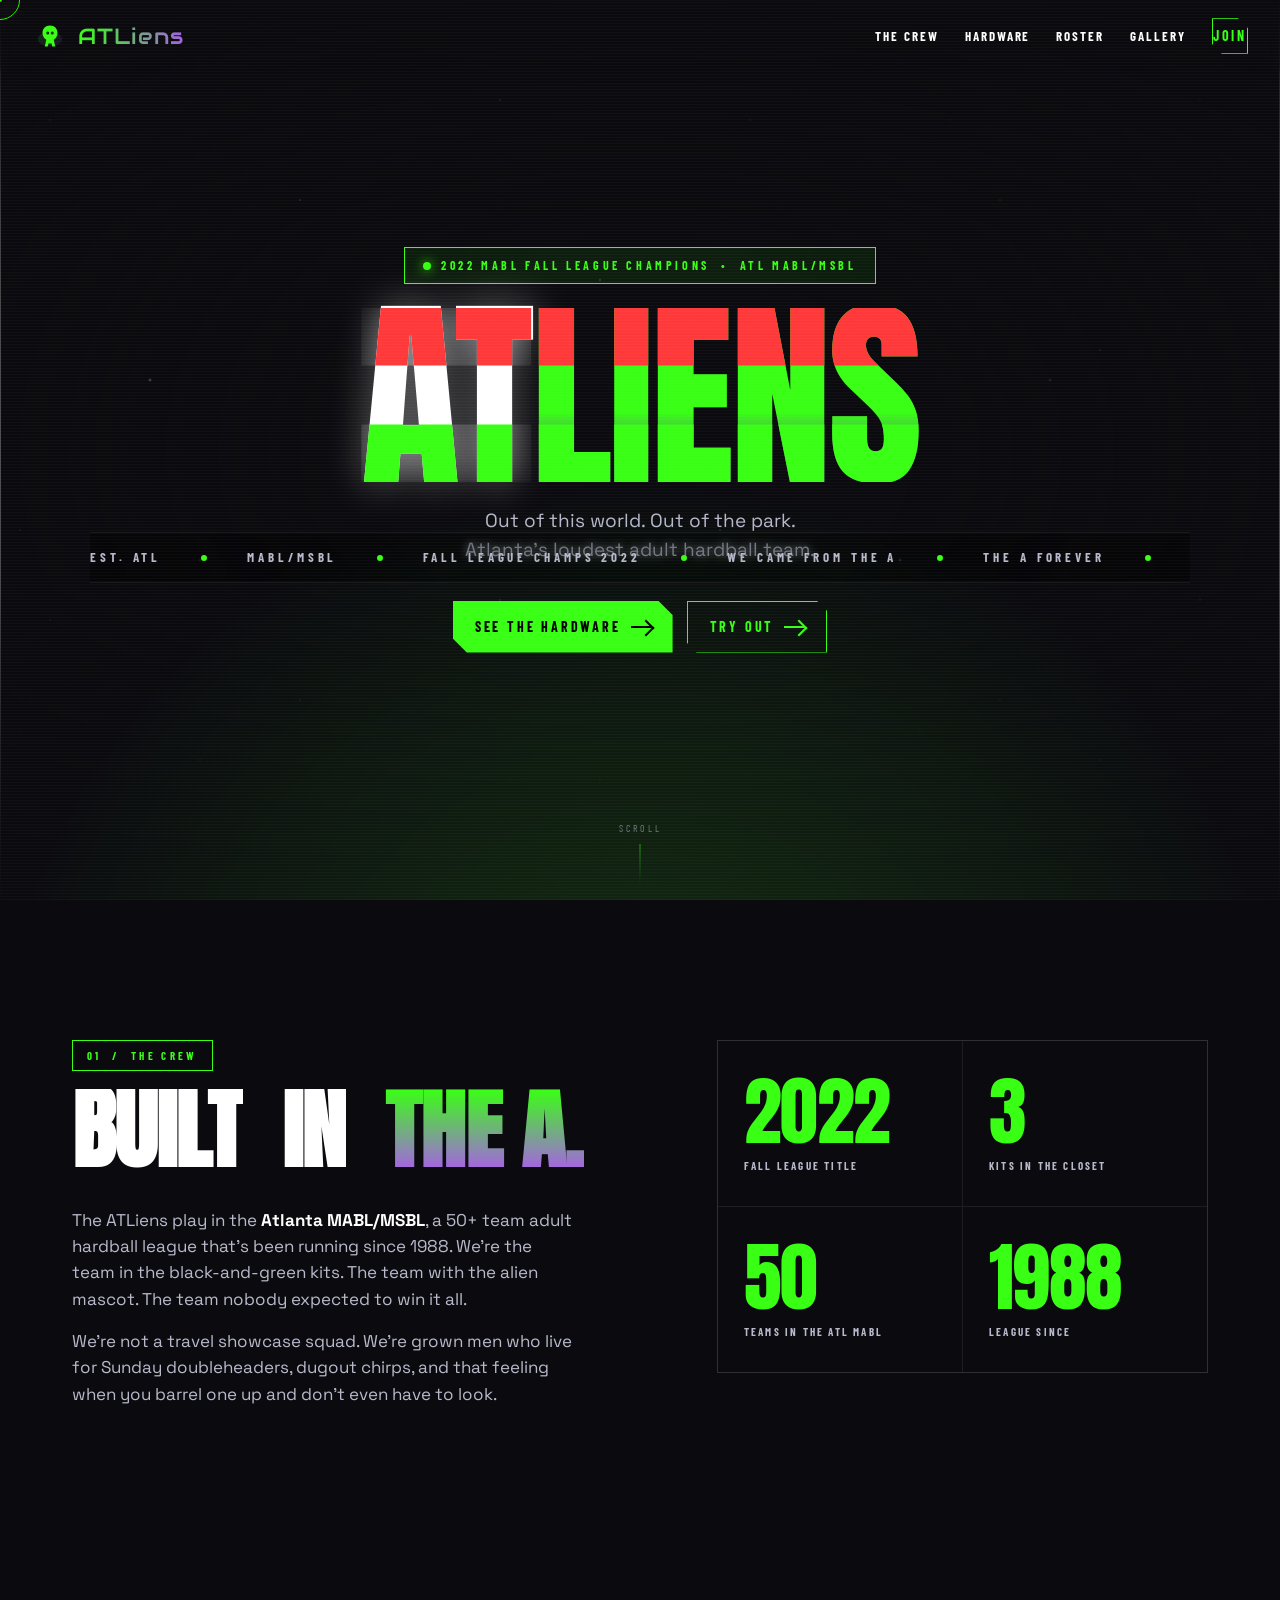
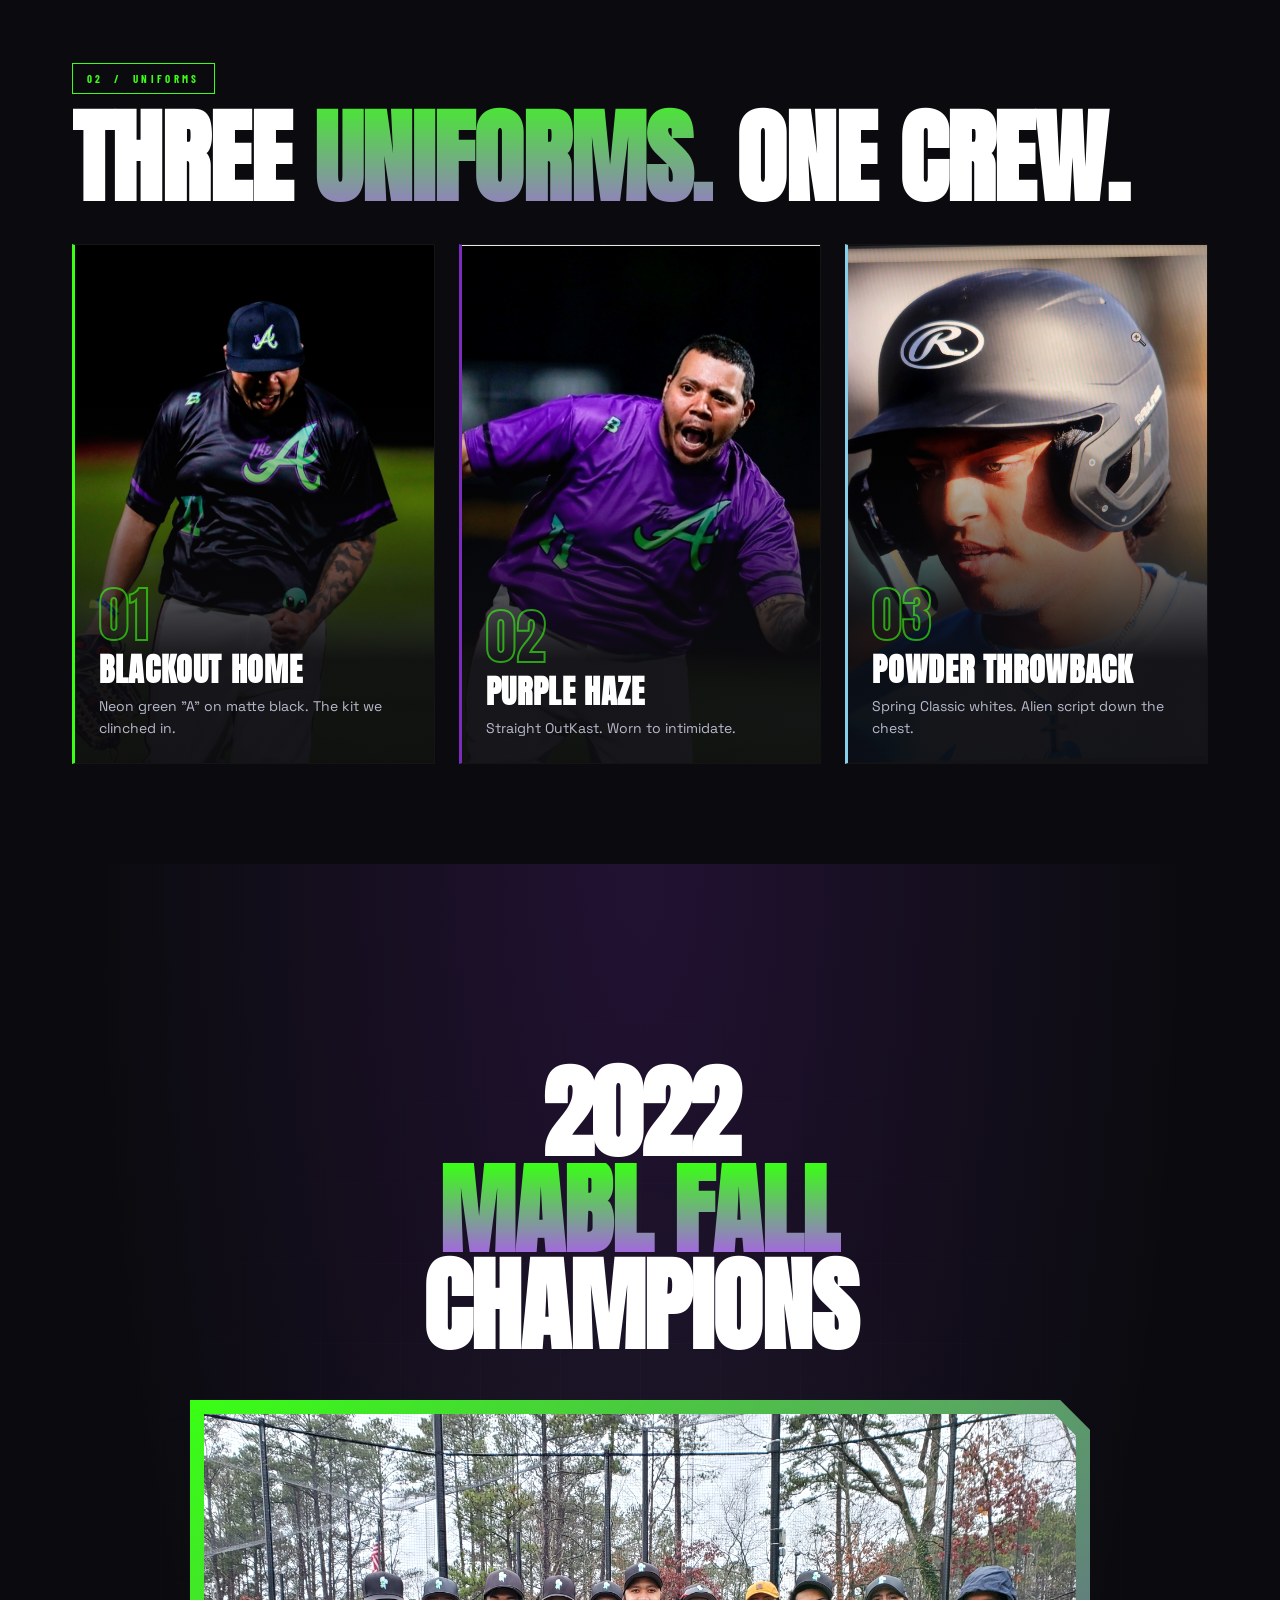
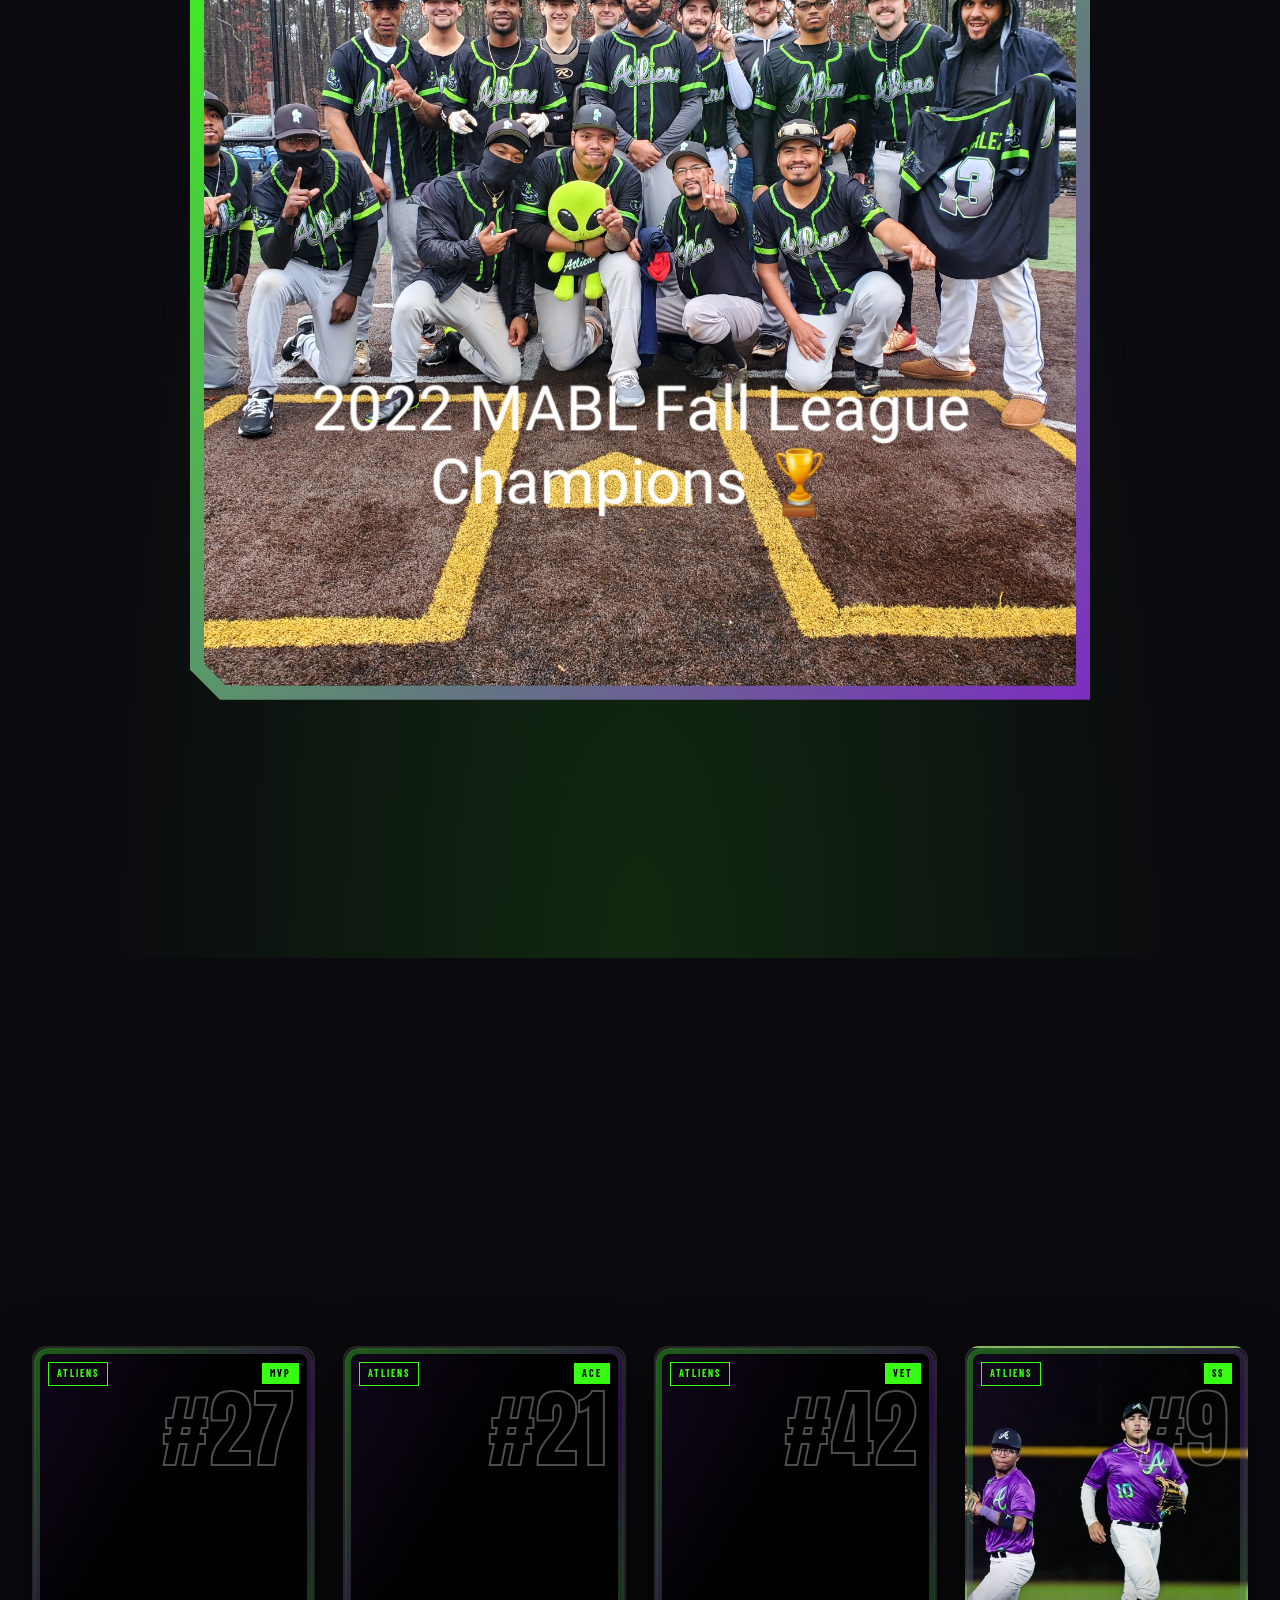
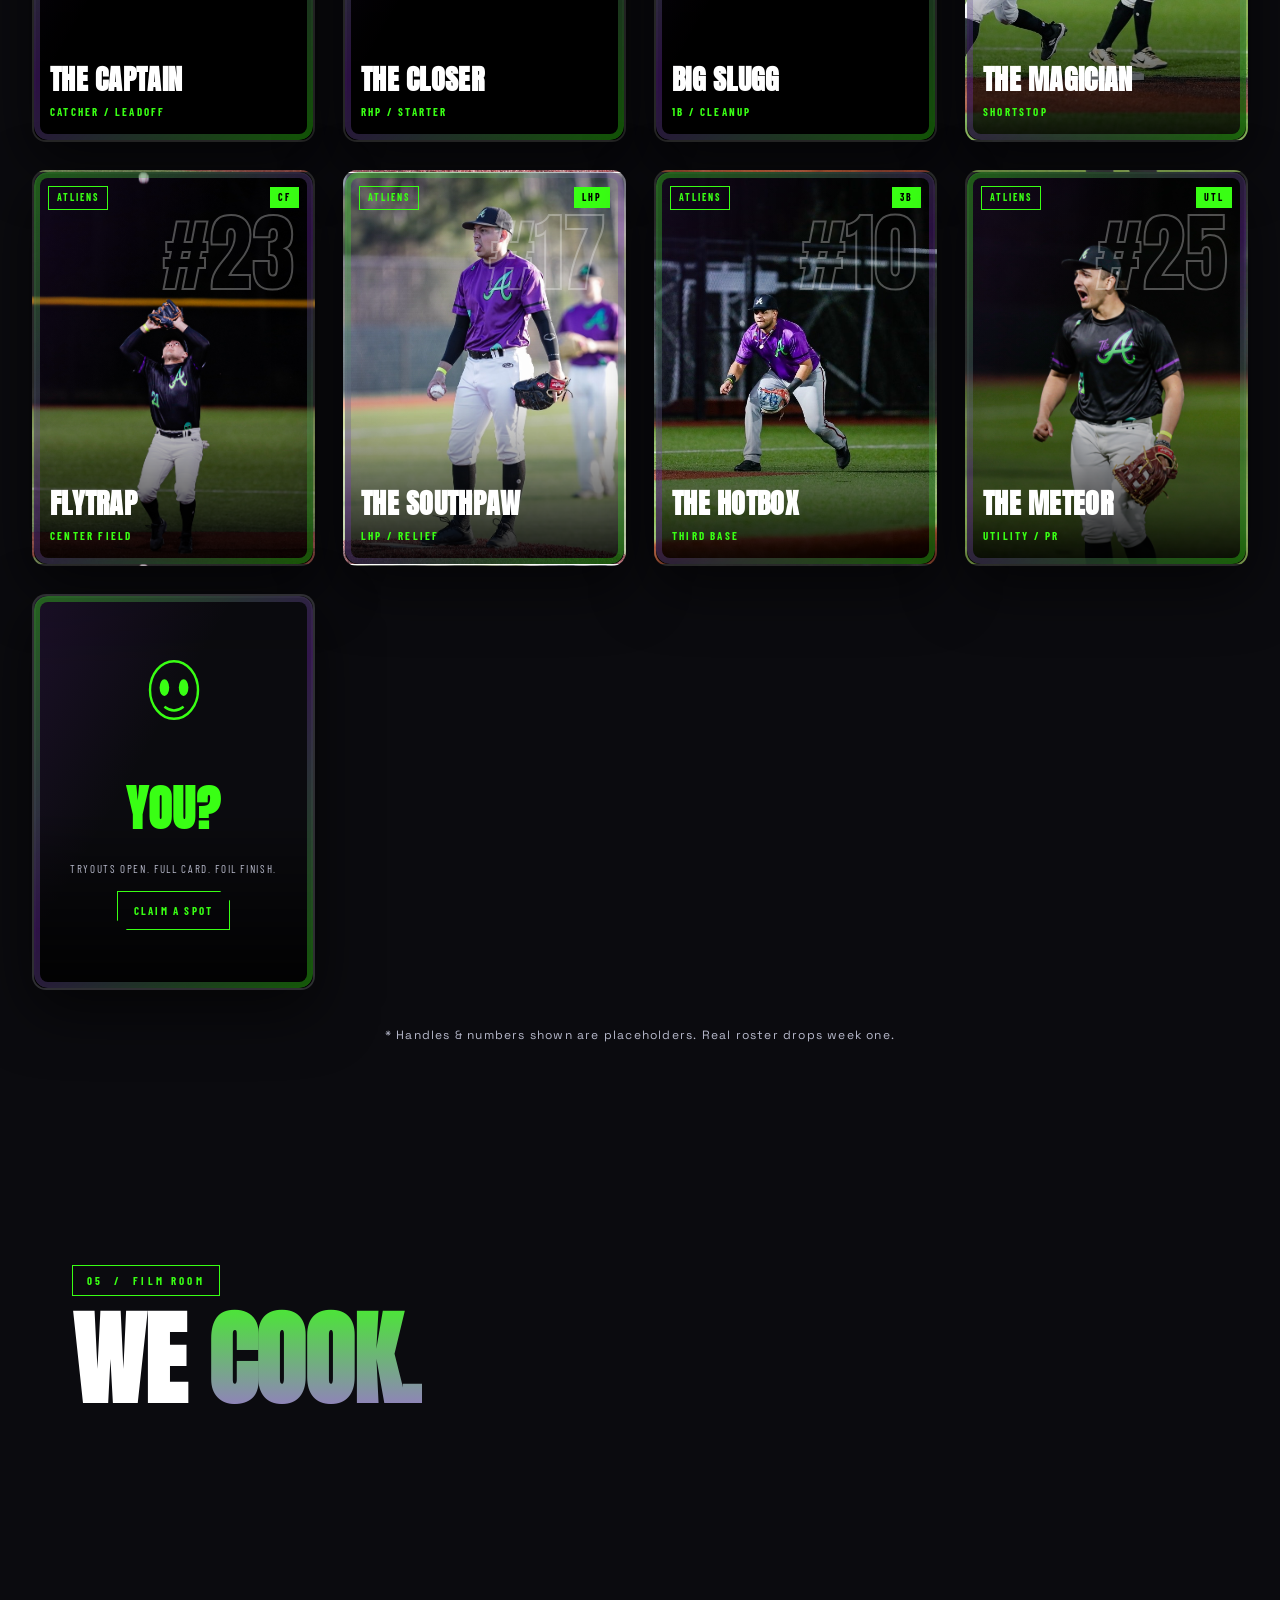
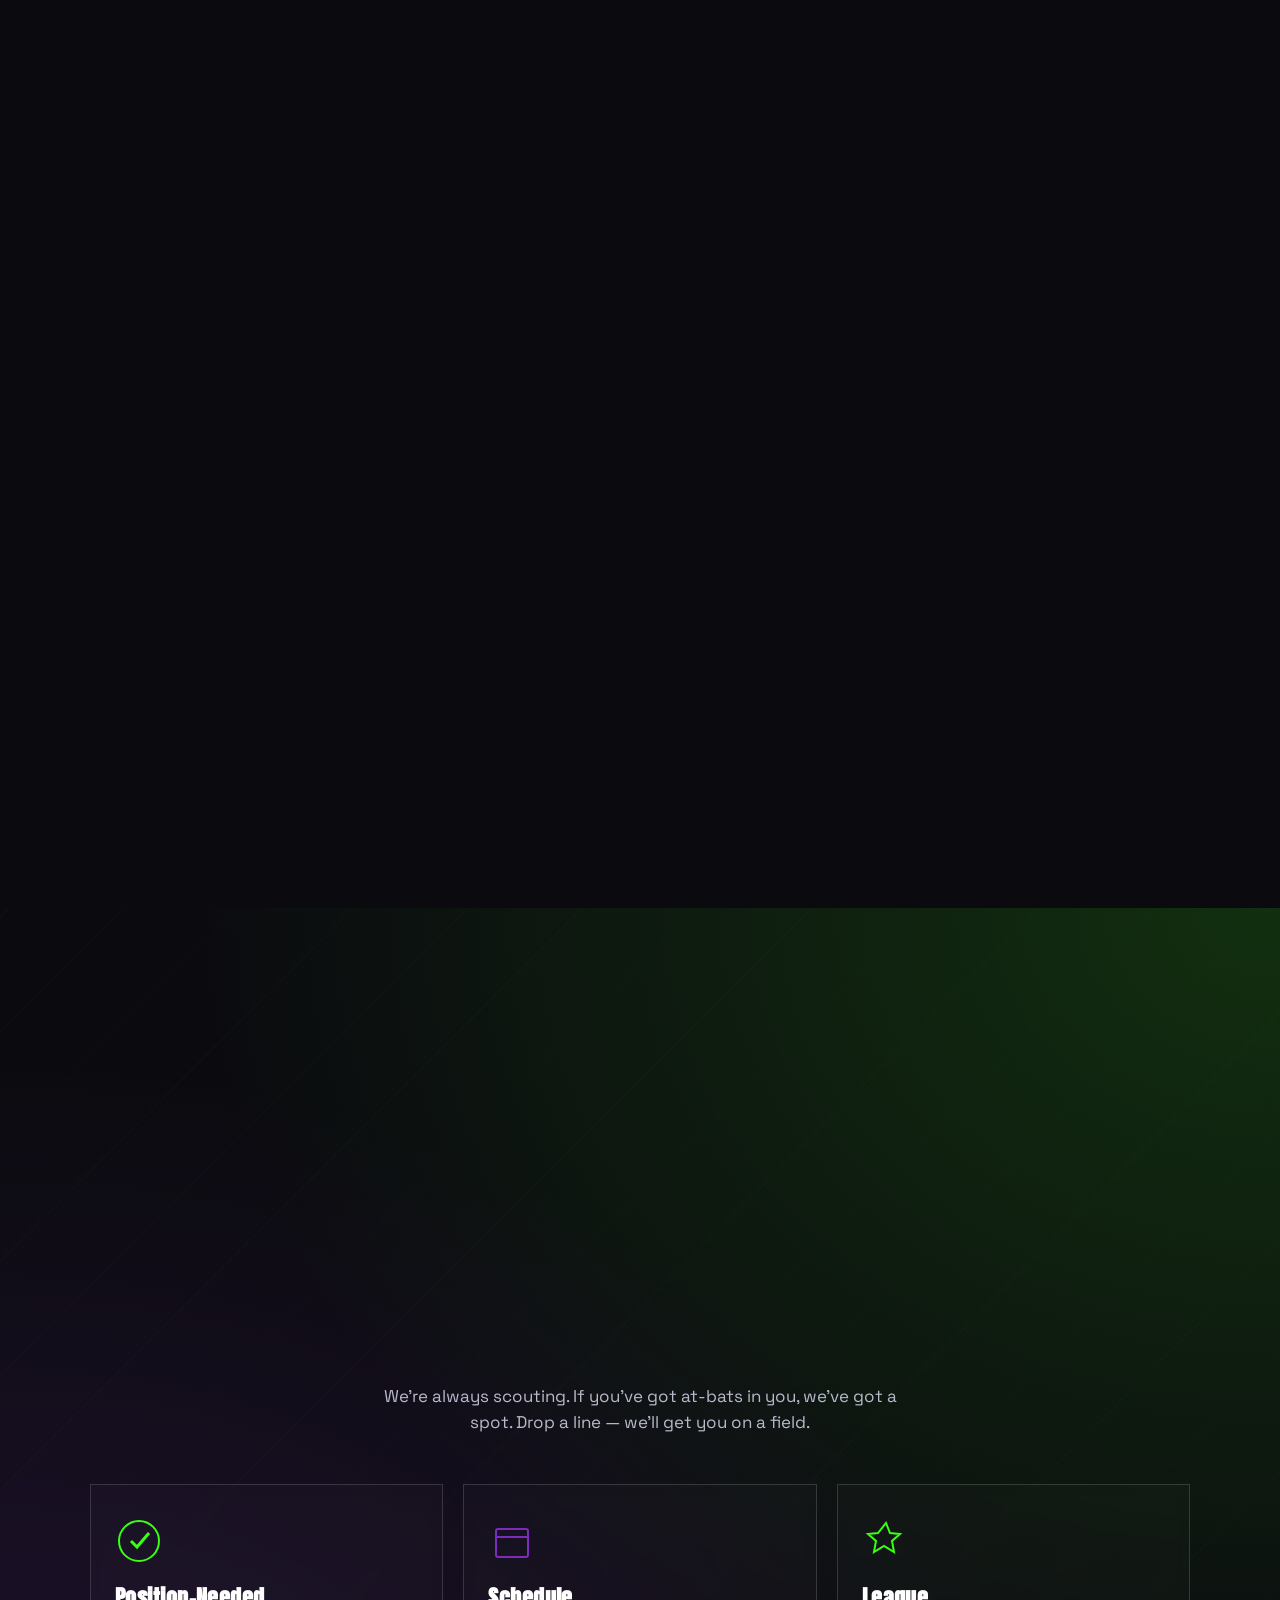
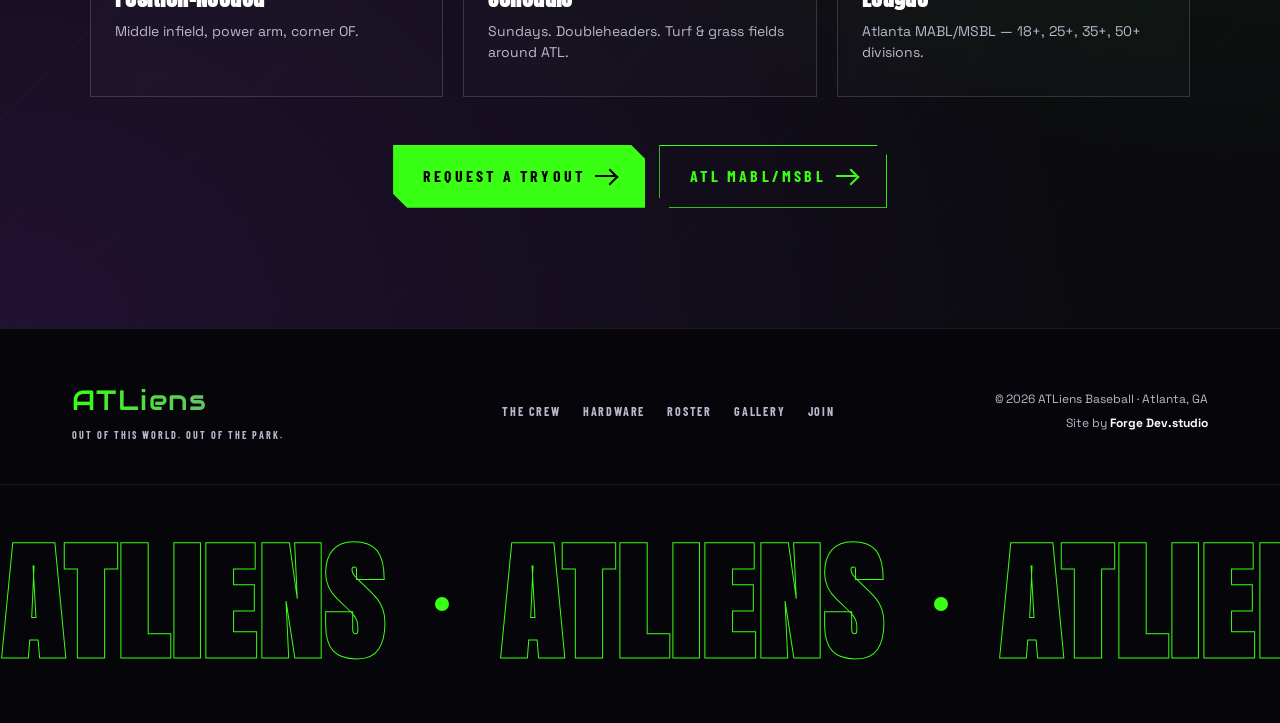
==== index.html @ 8f6d2a63 "fix: swap Powder Throwback card photo to cinematic helmet portrait Co-Authored-By: Claude Opus 4.6 (" ====
<!doctype html>
<html lang="en">
<head>
<meta charset="utf-8" />
<meta name="viewport" content="width=device-width,initial-scale=1,viewport-fit=cover" />
<title>ATLiens Baseball | Atlanta MABL</title>
<meta name="description" content="The ATLiens. 2022 MABL Fall League Champions. Atlanta's loudest adult hardball team. Out of this world." />
<meta name="theme-color" content="#0b0b0f" />

<meta property="og:title" content="ATLiens Baseball | 2022 MABL Fall League Champions" />
<meta property="og:description" content="The loudest team in the Atlanta MABL. Black, purple, powder blue. Out of this world." />
<meta property="og:type" content="website" />
<meta property="og:image" content="assets/img/champions-2022.jpg" />
<meta name="twitter:card" content="summary_large_image" />

<link rel="icon" href="assets/favicon.svg" type="image/svg+xml" />
<link rel="preconnect" href="https://fonts.googleapis.com" />
<link rel="preconnect" href="https://fonts.gstatic.com" crossorigin />
<link href="https://fonts.googleapis.com/css2?family=Anton&family=Barlow+Condensed:wght@400;600;700;900&family=Space+Grotesk:wght@400;500;700&family=Audiowide&display=swap" rel="stylesheet" />

<link rel="stylesheet" href="styles.css" />
</head>
<body>

<!-- grain + scanline overlays (fixed) -->
<div class="fx-grain" aria-hidden="true"></div>
<div class="fx-scanlines" aria-hidden="true"></div>
<div class="fx-cursor" aria-hidden="true"><div class="fx-cursor-dot"></div></div>

<!-- starfield + UFO parallax -->
<div class="sky" aria-hidden="true">
  <div class="stars s1"></div>
  <div class="stars s2"></div>
  <div class="stars s3"></div>
  <div class="ufo">
    <svg viewBox="0 0 200 80" xmlns="http://www.w3.org/2000/svg">
      <ellipse cx="100" cy="50" rx="80" ry="12" fill="#0b0b0f" stroke="#39FF14" stroke-width="1.5"/>
      <ellipse cx="100" cy="44" rx="40" ry="20" fill="#1a0d2e" stroke="#7B2CBF" stroke-width="1.5"/>
      <circle cx="100" cy="42" r="8" fill="#39FF14" opacity=".8"/>
      <circle cx="70" cy="54" r="2.5" fill="#39FF14"/>
      <circle cx="100" cy="58" r="2.5" fill="#39FF14"/>
      <circle cx="130" cy="54" r="2.5" fill="#39FF14"/>
    </svg>
    <div class="ufo-beam"></div>
  </div>
</div>

<!-- nav -->
<nav class="nav">
  <a href="#top" class="brand" aria-label="ATLiens home">
    <span class="brand-mark">
      <svg viewBox="0 0 48 48" xmlns="http://www.w3.org/2000/svg" aria-hidden="true">
        <defs>
          <linearGradient id="ng" x1="0" y1="0" x2="1" y2="1">
            <stop offset="0" stop-color="#39FF14"/>
            <stop offset="1" stop-color="#7B2CBF"/>
          </linearGradient>
        </defs>
        <ellipse cx="24" cy="28" rx="16" ry="10" fill="url(#ng)" opacity=".15"/>
        <path d="M24 10c6 0 10 4 10 10 0 4-2 7-5 9l2 9h-4l-1-4h-4l-1 4h-4l2-9c-3-2-5-5-5-9 0-6 4-10 10-10zm-3 8a2 2 0 100 4 2 2 0 000-4zm6 0a2 2 0 100 4 2 2 0 000-4z" fill="#39FF14"/>
      </svg>
    </span>
    <span class="brand-word">ATLiens</span>
  </a>
  <div class="nav-links">
    <a href="#about">The Crew</a>
    <a href="#trophy">Hardware</a>
    <a href="#roster">Roster</a>
    <a href="#gallery">Gallery</a>
    <a href="#join" class="btn-ghost">Join</a>
  </div>
  <button class="nav-toggle" aria-label="menu" aria-expanded="false">
    <span></span><span></span><span></span>
  </button>
</nav>

<!-- ===================== HERO ===================== -->
<section id="top" class="hero">
  <div class="hero-stack">
    <picture><img src="assets/img/hype-scream.jpg" alt="" class="hero-img active" loading="eager" fetchpriority="high"/></picture>
    <picture><img src="assets/img/hit-contact.jpg" alt="" class="hero-img"/></picture>
    <picture><img src="assets/img/fist-pump.jpg" alt="" class="hero-img"/></picture>
    <picture><img src="assets/img/outfield-scream.jpg" alt="" class="hero-img"/></picture>
    <picture><img src="assets/img/pitcher-delivery.jpg" alt="" class="hero-img"/></picture>
  </div>
  <div class="hero-vignette"></div>
  <div class="hero-beam"></div>

  <div class="hero-content">
    <div class="hero-eyebrow">
      <span class="blinker"></span> 2022 MABL Fall League Champions &nbsp;&bull;&nbsp; ATL MABL/MSBL
    </div>
    <h1 class="hero-title" aria-label="ATLiens">
      <span class="glitch" data-text="AT">AT</span><span class="glitch glitch-alt" data-text="Liens">Liens</span>
    </h1>
    <p class="hero-sub">Out of this world. Out of the park.<br/>Atlanta's loudest adult hardball team.</p>
    <div class="hero-cta">
      <a href="#trophy" class="btn-primary"><span>See the Hardware</span><i class="arr"></i></a>
      <a href="#join" class="btn-ghost">Try Out <i class="arr"></i></a>
    </div>

    <div class="hero-ticker" aria-hidden="true">
      <div class="ticker-track">
        <span>EST. ATL</span><span class="dot"></span>
        <span>MABL/MSBL</span><span class="dot"></span>
        <span>FALL LEAGUE CHAMPS 2022</span><span class="dot"></span>
        <span>WE CAME FROM THE A</span><span class="dot"></span>
        <span>THE A FOREVER</span><span class="dot"></span>
        <span>EST. ATL</span><span class="dot"></span>
        <span>MABL/MSBL</span><span class="dot"></span>
        <span>FALL LEAGUE CHAMPS 2022</span><span class="dot"></span>
        <span>WE CAME FROM THE A</span><span class="dot"></span>
        <span>THE A FOREVER</span><span class="dot"></span>
      </div>
    </div>
  </div>

  <div class="scroll-indicator">
    <span>SCROLL</span>
    <div class="scroll-line"></div>
  </div>
</section>

<!-- ===================== ABOUT / STATS ===================== -->
<section id="about" class="about">
  <div class="about-grid">
    <div class="about-copy">
      <div class="section-kicker">01 &nbsp;/&nbsp; The Crew</div>
      <h2 class="section-title">
        <span class="word-flip"><span>BUILT</span><span>BUILT</span></span>
        <span class="word-flip"><span>IN</span><span>IN</span></span>
        <span class="word-flip accent"><span>THE A.</span><span>THE A.</span></span>
      </h2>
      <p>
        The ATLiens play in the <strong>Atlanta MABL/MSBL</strong>, a 50+ team adult hardball league that's been running since
        1988. We're the team in the black-and-green kits. The team with the alien mascot. The team nobody expected to win it all.
      </p>
      <p>
        We're not a travel showcase squad. We're grown men who live for Sunday doubleheaders, dugout chirps, and that feeling
        when you barrel one up and don't even have to look.
      </p>
    </div>

    <ul class="stats">
      <li>
        <span class="stat-num" data-target="2022">0</span>
        <span class="stat-label">Fall League Title</span>
      </li>
      <li>
        <span class="stat-num" data-target="3">0</span>
        <span class="stat-label">Kits in the Closet</span>
      </li>
      <li>
        <span class="stat-num" data-target="50">0</span>
        <span class="stat-label">Teams in the ATL MABL</span>
      </li>
      <li>
        <span class="stat-num" data-target="1988">0</span>
        <span class="stat-label">League Since</span>
      </li>
    </ul>
  </div>
</section>

<!-- ===================== JERSEY EVOLUTION ===================== -->
<section class="jerseys">
  <div class="section-head">
    <div class="section-kicker">02 &nbsp;/&nbsp; Uniforms</div>
    <h2 class="section-title">THREE <span class="accent">UNIFORMS.</span> ONE CREW.</h2>
  </div>

  <div class="jersey-rail">
    <article class="jersey-card" data-jersey="home">
      <div class="jersey-img" style="background-image:url('assets/img/black-scream.jpg')"></div>
      <div class="jersey-meta">
        <span class="jersey-num">01</span>
        <h3>BLACKOUT HOME</h3>
        <p>Neon green "A" on matte black. The kit we clinched in.</p>
      </div>
    </article>

    <article class="jersey-card" data-jersey="alt">
      <div class="jersey-img" style="background-image:url('assets/img/purple-celebrate.jpg')"></div>
      <div class="jersey-meta">
        <span class="jersey-num">02</span>
        <h3>PURPLE HAZE</h3>
        <p>Straight OutKast. Worn to intimidate.</p>
      </div>
    </article>

    <article class="jersey-card" data-jersey="away">
      <div class="jersey-img" style="background-image:url('assets/img/powder-helmet.jpg')"></div>
      <div class="jersey-meta">
        <span class="jersey-num">03</span>
        <h3>POWDER THROWBACK</h3>
        <p>Spring Classic whites. Alien script down the chest.</p>
      </div>
    </article>
  </div>
</section>

<!-- ===================== TROPHY CASE ===================== -->
<section id="trophy" class="trophy">
  <div class="trophy-inner">
    <div class="trophy-kicker">03 &nbsp;/&nbsp; Hardware</div>
    <h2 class="trophy-title">
      <span>2022</span>
      <span class="accent">MABL FALL</span>
      <span>CHAMPIONS</span>
    </h2>
    <div class="trophy-photo">
      <img src="assets/img/champions-2022.jpg" alt="ATLiens 2022 MABL Fall League Champions team photo" loading="lazy"/>
      <div class="trophy-rays"></div>
    </div>
    <p class="trophy-caption">
      Full squad on the field. Trophy in the middle. Green alien plush making his debut.
      <br/><em>This photo lives here. Forever.</em>
    </p>
  </div>
</section>

<!-- ===================== ROSTER / BASEBALL CARDS ===================== -->
<section id="roster" class="roster">
  <div class="section-head">
    <div class="section-kicker">04 &nbsp;/&nbsp; The Roster</div>
    <h2 class="section-title">COLLECT <span class="accent">THE WHOLE SET.</span></h2>
    <p class="section-lede">Click any card to flip it. Hover to tilt. Holo finish because we earned it.</p>
  </div>

  <div class="card-grid">
    <!-- card template repeated -->
    <article class="bball-card" tabindex="0">
      <div class="bball-inner">
        <div class="bball-front" style="--img:url('assets/img/hype-scream.jpg')">
          <div class="holo"></div>
          <div class="card-head">
            <span class="card-team">ATLIENS</span>
            <span class="card-rookie">MVP</span>
          </div>
          <div class="card-num">#27</div>
          <div class="card-pose"></div>
          <div class="card-foot">
            <h3 class="card-name">THE CAPTAIN</h3>
            <span class="card-pos">CATCHER / LEADOFF</span>
          </div>
        </div>
        <div class="bball-back">
          <div class="alien-file-head">ALIEN FILE</div>
          <dl>
            <dt>HOME PLANET</dt><dd>East Atlanta</dd>
            <dt>SIGNATURE</dt><dd>Walk-off double to the gap</dd>
            <dt>WEAKNESS</dt><dd>Bad umps, inside corner</dd>
            <dt>RITUAL</dt><dd>Waffle House pregame</dd>
          </dl>
        </div>
      </div>
    </article>

    <article class="bball-card" tabindex="0">
      <div class="bball-inner">
        <div class="bball-front" style="--img:url('assets/img/pitcher-delivery.jpg')">
          <div class="holo"></div>
          <div class="card-head"><span class="card-team">ATLIENS</span><span class="card-rookie">ACE</span></div>
          <div class="card-num">#21</div>
          <div class="card-pose"></div>
          <div class="card-foot">
            <h3 class="card-name">THE CLOSER</h3>
            <span class="card-pos">RHP / STARTER</span>
          </div>
        </div>
        <div class="bball-back">
          <div class="alien-file-head">ALIEN FILE</div>
          <dl>
            <dt>HOME PLANET</dt><dd>Decatur</dd>
            <dt>SIGNATURE</dt><dd>Wipeout slider, back foot</dd>
            <dt>WEAKNESS</dt><dd>The humidity in August</dd>
            <dt>RITUAL</dt><dd>No one sits in his chair</dd>
          </dl>
        </div>
      </div>
    </article>

    <article class="bball-card" tabindex="0">
      <div class="bball-inner">
        <div class="bball-front" style="--img:url('assets/img/fist-pump.jpg')">
          <div class="holo"></div>
          <div class="card-head"><span class="card-team">ATLIENS</span><span class="card-rookie">VET</span></div>
          <div class="card-num">#42</div>
          <div class="card-pose"></div>
          <div class="card-foot">
            <h3 class="card-name">BIG SLUGG</h3>
            <span class="card-pos">1B / CLEANUP</span>
          </div>
        </div>
        <div class="bball-back">
          <div class="alien-file-head">ALIEN FILE</div>
          <dl>
            <dt>HOME PLANET</dt><dd>West End</dd>
            <dt>SIGNATURE</dt><dd>450ft batting practice</dd>
            <dt>WEAKNESS</dt><dd>Slow rollers to third</dd>
            <dt>RITUAL</dt><dd>Always wears the chain</dd>
          </dl>
        </div>
      </div>
    </article>

    <article class="bball-card" tabindex="0">
      <div class="bball-inner">
        <div class="bball-front" style="--img:url('assets/img/purple-double.jpg')">
          <div class="holo"></div>
          <div class="card-head"><span class="card-team">ATLIENS</span><span class="card-rookie">SS</span></div>
          <div class="card-num">#9</div>
          <div class="card-pose"></div>
          <div class="card-foot">
            <h3 class="card-name">THE MAGICIAN</h3>
            <span class="card-pos">SHORTSTOP</span>
          </div>
        </div>
        <div class="bball-back">
          <div class="alien-file-head">ALIEN FILE</div>
          <dl>
            <dt>HOME PLANET</dt><dd>Doraville</dd>
            <dt>SIGNATURE</dt><dd>Behind the bag, across the body</dd>
            <dt>WEAKNESS</dt><dd>Slow-pitch softball</dd>
            <dt>RITUAL</dt><dd>Taps the ground before every pitch</dd>
          </dl>
        </div>
      </div>
    </article>

    <article class="bball-card" tabindex="0">
      <div class="bball-inner">
        <div class="bball-front" style="--img:url('assets/img/outfield-catch.jpg')">
          <div class="holo"></div>
          <div class="card-head"><span class="card-team">ATLIENS</span><span class="card-rookie">CF</span></div>
          <div class="card-num">#23</div>
          <div class="card-pose"></div>
          <div class="card-foot">
            <h3 class="card-name">FLYTRAP</h3>
            <span class="card-pos">CENTER FIELD</span>
          </div>
        </div>
        <div class="bball-back">
          <div class="alien-file-head">ALIEN FILE</div>
          <dl>
            <dt>HOME PLANET</dt><dd>Smyrna</dd>
            <dt>SIGNATURE</dt><dd>Warning-track robbery</dd>
            <dt>WEAKNESS</dt><dd>Line drives to the wall</dd>
            <dt>RITUAL</dt><dd>Speaks only with gloved hand raised</dd>
          </dl>
        </div>
      </div>
    </article>

    <article class="bball-card" tabindex="0">
      <div class="bball-inner">
        <div class="bball-front" style="--img:url('assets/img/pitcher-purple-night.jpg')">
          <div class="holo"></div>
          <div class="card-head"><span class="card-team">ATLIENS</span><span class="card-rookie">LHP</span></div>
          <div class="card-num">#17</div>
          <div class="card-pose"></div>
          <div class="card-foot">
            <h3 class="card-name">THE SOUTHPAW</h3>
            <span class="card-pos">LHP / RELIEF</span>
          </div>
        </div>
        <div class="bball-back">
          <div class="alien-file-head">ALIEN FILE</div>
          <dl>
            <dt>HOME PLANET</dt><dd>Marietta</dd>
            <dt>SIGNATURE</dt><dd>Paints the black every time</dd>
            <dt>WEAKNESS</dt><dd>Lefties that sit dead-red</dd>
            <dt>RITUAL</dt><dd>Eats a banana between innings</dd>
          </dl>
        </div>
      </div>
    </article>

    <article class="bball-card" tabindex="0">
      <div class="bball-inner">
        <div class="bball-front" style="--img:url('assets/img/purple-fielding.jpg')">
          <div class="holo"></div>
          <div class="card-head"><span class="card-team">ATLIENS</span><span class="card-rookie">3B</span></div>
          <div class="card-num">#10</div>
          <div class="card-pose"></div>
          <div class="card-foot">
            <h3 class="card-name">THE HOTBOX</h3>
            <span class="card-pos">THIRD BASE</span>
          </div>
        </div>
        <div class="bball-back">
          <div class="alien-file-head">ALIEN FILE</div>
          <dl>
            <dt>HOME PLANET</dt><dd>East Lake</dd>
            <dt>SIGNATURE</dt><dd>Barehand and fire</dd>
            <dt>WEAKNESS</dt><dd>Soft tappers down the line</dd>
            <dt>RITUAL</dt><dd>Chews sunflower seeds aggressively</dd>
          </dl>
        </div>
      </div>
    </article>

    <article class="bball-card" tabindex="0">
      <div class="bball-inner">
        <div class="bball-front" style="--img:url('assets/img/purple-slide.jpg')">
          <div class="holo"></div>
          <div class="card-head"><span class="card-team">ATLIENS</span><span class="card-rookie">UTL</span></div>
          <div class="card-num">#25</div>
          <div class="card-pose"></div>
          <div class="card-foot">
            <h3 class="card-name">THE METEOR</h3>
            <span class="card-pos">UTILITY / PR</span>
          </div>
        </div>
        <div class="bball-back">
          <div class="alien-file-head">ALIEN FILE</div>
          <dl>
            <dt>HOME PLANET</dt><dd>Grant Park</dd>
            <dt>SIGNATURE</dt><dd>Headfirst into every base</dd>
            <dt>WEAKNESS</dt><dd>Laundry</dd>
            <dt>RITUAL</dt><dd>Red-and-black shades, always</dd>
          </dl>
        </div>
      </div>
    </article>

    <!-- teaser slot -->
    <article class="bball-card ghost" tabindex="0">
      <div class="bball-inner">
        <div class="bball-front" style="background:#0b0b0f;">
          <div class="holo"></div>
          <div class="ghost-inner">
            <div class="ghost-alien">
              <svg viewBox="0 0 60 80" xmlns="http://www.w3.org/2000/svg" aria-hidden="true">
                <ellipse cx="30" cy="30" rx="20" ry="24" fill="none" stroke="#39FF14" stroke-width="2"/>
                <ellipse cx="22" cy="28" rx="4" ry="7" fill="#39FF14"/>
                <ellipse cx="38" cy="28" rx="4" ry="7" fill="#39FF14"/>
                <path d="M22 44 q8 6 16 0" fill="none" stroke="#39FF14" stroke-width="2"/>
              </svg>
            </div>
            <h3>YOU?</h3>
            <p>Tryouts open. Full card. Foil finish.</p>
            <a href="#join" class="btn-ghost mini">Claim a Spot</a>
          </div>
        </div>
      </div>
    </article>
  </div>

  <p class="roster-note">* Handles &amp; numbers shown are placeholders. Real roster drops week one.</p>
</section>

<!-- ===================== GALLERY ===================== -->
<section id="gallery" class="gallery">
  <div class="section-head">
    <div class="section-kicker">05 &nbsp;/&nbsp; Film Room</div>
    <h2 class="section-title">WE <span class="accent">COOK.</span></h2>
  </div>

  <div class="gal-grid">
    <figure class="gal tall"><img src="assets/img/pitcher-followthrough.jpg" alt="" loading="lazy"/></figure>
    <figure class="gal"><img src="assets/img/hit-contact.jpg" alt="" loading="lazy"/></figure>
    <figure class="gal"><img src="assets/img/outfield-scream.jpg" alt="" loading="lazy"/></figure>
    <figure class="gal wide"><img src="assets/img/double-play.jpg" alt="" loading="lazy"/></figure>
    <figure class="gal"><img src="assets/img/pitcher-night.jpg" alt="" loading="lazy"/></figure>
    <figure class="gal tall"><img src="assets/img/black-scream.jpg" alt="" loading="lazy"/></figure>
    <figure class="gal"><img src="assets/img/huddle-27.jpg" alt="" loading="lazy"/></figure>
    <figure class="gal"><img src="assets/img/florida-team.jpg" alt="" loading="lazy"/></figure>
    <figure class="gal wide"><img src="assets/img/purple-celebrate.jpg" alt="" loading="lazy"/></figure>
    <figure class="gal"><img src="assets/img/pitcher-day.jpg" alt="" loading="lazy"/></figure>
    <figure class="gal"><img src="assets/img/hype-fist-green.jpg" alt="" loading="lazy"/></figure>
    <figure class="gal"><img src="assets/img/two-up-blue.jpg" alt="" loading="lazy"/></figure>
  </div>
</section>

<!-- ===================== JOIN ===================== -->
<section id="join" class="join">
  <div class="join-inner">
    <div class="join-kicker">06 &nbsp;/&nbsp; Recruiting</div>
    <h2 class="join-title">
      <span>THINK YOU CAN</span>
      <span class="accent mega">HANG?</span>
    </h2>
    <p>
      We're always scouting. If you've got at-bats in you, we've got a spot. Drop a line &mdash;
      we'll get you on a field.
    </p>
    <div class="join-cards">
      <div class="join-card">
        <div class="jc-icon">
          <svg viewBox="0 0 48 48" aria-hidden="true"><circle cx="24" cy="24" r="20" fill="none" stroke="#39FF14" stroke-width="2"/><path d="M16 24l6 6 12-14" fill="none" stroke="#39FF14" stroke-width="3"/></svg>
        </div>
        <h3>Position-Needed</h3>
        <p>Middle infield, power arm, corner OF.</p>
      </div>
      <div class="join-card">
        <div class="jc-icon">
          <svg viewBox="0 0 48 48" aria-hidden="true"><rect x="8" y="12" width="32" height="28" rx="2" fill="none" stroke="#7B2CBF" stroke-width="2"/><path d="M8 20h32" stroke="#7B2CBF" stroke-width="2"/></svg>
        </div>
        <h3>Schedule</h3>
        <p>Sundays. Doubleheaders. Turf &amp; grass fields around ATL.</p>
      </div>
      <div class="join-card">
        <div class="jc-icon">
          <svg viewBox="0 0 48 48" aria-hidden="true"><path d="M24 6l4 10 10 1-8 7 2 11-10-6-10 6 2-11-8-7 10-1z" fill="none" stroke="#39FF14" stroke-width="2"/></svg>
        </div>
        <h3>League</h3>
        <p>Atlanta MABL/MSBL &mdash; 18+, 25+, 35+, 50+ divisions.</p>
      </div>
    </div>
    <div class="join-cta">
      <a href="mailto:thomas@example.com?subject=ATLiens%20Tryout" class="btn-primary big"><span>Request a Tryout</span><i class="arr"></i></a>
      <a href="https://www.atlantamabl.com/" target="_blank" rel="noopener" class="btn-ghost big">ATL MABL/MSBL <i class="arr"></i></a>
    </div>
  </div>
</section>

<!-- ===================== FOOTER ===================== -->
<footer class="foot">
  <div class="foot-inner">
    <div class="foot-brand">
      <span class="brand-word">ATLiens</span>
      <span class="foot-tag">OUT OF THIS WORLD. OUT OF THE PARK.</span>
    </div>
    <div class="foot-links">
      <a href="#about">The Crew</a>
      <a href="#trophy">Hardware</a>
      <a href="#roster">Roster</a>
      <a href="#gallery">Gallery</a>
      <a href="#join">Join</a>
    </div>
    <div class="foot-meta">
      <span>&copy; <span id="y"></span> ATLiens Baseball &middot; Atlanta, GA</span>
      <a href="https://forgedev.studio" target="_blank" rel="noopener" class="foot-by">Site by <strong>Forge Dev.studio</strong></a>
    </div>
  </div>
  <div class="foot-marquee" aria-hidden="true">
    <div class="ticker-track">
      <span>ATLIENS</span><span class="dot"></span>
      <span>ATLIENS</span><span class="dot"></span>
      <span>ATLIENS</span><span class="dot"></span>
      <span>ATLIENS</span><span class="dot"></span>
      <span>ATLIENS</span><span class="dot"></span>
      <span>ATLIENS</span><span class="dot"></span>
      <span>ATLIENS</span><span class="dot"></span>
      <span>ATLIENS</span><span class="dot"></span>
    </div>
  </div>
</footer>

<script src="site.js" defer></script>
</body>
</html>
---- styles.css ----
/* ================================================================
   ATLIENS BASEBALL — styles.css
   Palette sampled from their real kits.
   ================================================================ */

:root {
  --bg: #0b0b0f;
  --bg-2: #12121a;
  --ink: #ffffff;
  --ink-dim: #b8bacc;
  --green: #39FF14;
  --green-2: #5cff3d;
  --green-soft: rgba(57,255,20,.18);
  --purple: #7B2CBF;
  --purple-2: #a663e4;
  --powder: #87CEEB;
  --chrome: #d4d7e0;
  --red: #ff3a3a;
  --line: rgba(255,255,255,.08);
  --line-2: rgba(255,255,255,.15);
  --ease: cubic-bezier(.22,.8,.3,1);
  --ease-out: cubic-bezier(.2,.9,.2,1);
  --ease-spring: cubic-bezier(.22,1.3,.6,1);

  --font-title: 'Anton', 'Barlow Condensed', Impact, system-ui, sans-serif;
  --font-alt: 'Audiowide', 'Space Grotesk', system-ui, sans-serif;
  --font-body: 'Space Grotesk', system-ui, -apple-system, sans-serif;
  --font-stat: 'Barlow Condensed', 'Anton', system-ui, sans-serif;
}

* { box-sizing: border-box; }
html { scroll-behavior: smooth; }
body {
  margin: 0;
  font-family: var(--font-body);
  background: var(--bg);
  color: var(--ink);
  overflow-x: hidden;
  -webkit-font-smoothing: antialiased;
  line-height: 1.55;
}
img { max-width: 100%; display: block; }
a { color: inherit; text-decoration: none; }
button { font: inherit; border: 0; background: none; color: inherit; cursor: pointer; }

::selection { background: var(--green); color: #000; }
::-webkit-scrollbar { width: 10px; height: 10px; }
::-webkit-scrollbar-track { background: #000; }
::-webkit-scrollbar-thumb { background: var(--green); border-radius: 0; }

/* -------- Grain + Scanlines overlays -------- */
.fx-grain {
  position: fixed; inset: 0; pointer-events: none; z-index: 90; opacity: .08;
  mix-blend-mode: overlay;
  background-image:
    url("data:image/svg+xml;utf8,<svg xmlns='http://www.w3.org/2000/svg' width='160' height='160'><filter id='n'><feTurbulence type='fractalNoise' baseFrequency='.9' numOctaves='2' stitchTiles='stitch'/><feColorMatrix values='0 0 0 0 0  0 0 0 0 0  0 0 0 0 0  0 0 0 .5 0'/></filter><rect width='100%25' height='100%25' filter='url(%23n)'/></svg>");
  background-size: 200px 200px;
}
.fx-scanlines {
  position: fixed; inset: 0; pointer-events: none; z-index: 91; opacity: .05;
  background-image: repeating-linear-gradient(0deg, rgba(255,255,255,.6) 0 1px, transparent 1px 3px);
}

/* Custom cursor ring (desktop only) */
.fx-cursor {
  position: fixed; top: 0; left: 0; width: 40px; height: 40px;
  border: 1.5px solid var(--green); border-radius: 50%;
  transform: translate(-50%, -50%);
  pointer-events: none; z-index: 99;
  mix-blend-mode: difference;
  transition: width .2s var(--ease), height .2s var(--ease), border-color .2s;
}
.fx-cursor-dot {
  position: absolute; top: 50%; left: 50%; width: 4px; height: 4px;
  background: var(--green); border-radius: 50%;
  transform: translate(-50%, -50%);
}
.fx-cursor.hov { width: 70px; height: 70px; border-color: var(--purple); }
@media (hover: none), (max-width: 768px) { .fx-cursor { display: none; } }

/* -------- Starfield + UFO -------- */
.sky { position: fixed; inset: 0; pointer-events: none; z-index: 1; overflow: hidden; }
.stars {
  position: absolute; inset: 0;
  background-image:
    radial-gradient(1px 1px at 20px 30px, #fff, transparent),
    radial-gradient(1px 1px at 50px 120px, #fff, transparent),
    radial-gradient(2px 2px at 200px 60px, #fff, transparent),
    radial-gradient(1px 1px at 300px 200px, #fff, transparent),
    radial-gradient(1px 1px at 400px 350px, #fff, transparent),
    radial-gradient(2px 2px at 150px 380px, #fff, transparent),
    radial-gradient(1px 1px at 500px 100px, #fff, transparent),
    radial-gradient(1px 1px at 600px 280px, #fff, transparent);
  background-size: 700px 500px;
  background-repeat: repeat;
  opacity: .25;
}
.stars.s2 { opacity: .15; background-size: 900px 700px; animation: driftStars 120s linear infinite; }
.stars.s3 { opacity: .08; background-size: 1200px 900px; animation: driftStars 240s linear infinite reverse; }
@keyframes driftStars { to { background-position: 2000px 1000px; } }

.ufo {
  position: fixed; top: 8%; left: -220px; width: 200px; z-index: 2;
  animation: ufoFly 40s linear infinite;
  filter: drop-shadow(0 0 18px rgba(57,255,20,.5));
}
.ufo svg { width: 100%; height: auto; }
.ufo-beam {
  position: absolute; top: 100%; left: 50%; width: 160px; height: 240px;
  transform: translateX(-50%);
  background: linear-gradient(to bottom, rgba(57,255,20,.35), transparent);
  clip-path: polygon(40% 0, 60% 0, 100% 100%, 0 100%);
  opacity: .6;
}
@keyframes ufoFly {
  0% { transform: translateX(0) translateY(0) rotate(-2deg); }
  50% { transform: translateX(calc(100vw + 420px)) translateY(40px) rotate(1deg); }
  50.01% { transform: translateX(-220px) translateY(80px) rotate(-2deg); }
  100% { transform: translateX(calc(100vw + 420px)) translateY(0) rotate(-2deg); }
}

/* ================================================================
   NAV
   ================================================================ */
.nav {
  position: fixed; top: 0; left: 0; right: 0; z-index: 50;
  display: flex; align-items: center; justify-content: space-between;
  padding: 18px 32px;
  background: linear-gradient(to bottom, rgba(11,11,15,.82), rgba(11,11,15,0));
  -webkit-backdrop-filter: blur(6px);
          backdrop-filter: blur(6px);
  transition: padding .3s var(--ease), background .3s;
}
.nav.scrolled {
  padding: 10px 32px;
  background: rgba(11,11,15,.92);
  border-bottom: 1px solid var(--line);
}
.brand { display: flex; align-items: center; gap: 10px; }
.brand-mark { width: 36px; height: 36px; display: inline-block; }
.brand-mark svg { width: 100%; height: 100%; }
.brand-word {
  font-family: var(--font-alt);
  font-size: 22px;
  letter-spacing: .05em;
  background: linear-gradient(90deg, var(--green), var(--purple-2));
  -webkit-background-clip: text;
  background-clip: text;
  color: transparent;
}
.nav-links {
  display: flex; gap: 26px; align-items: center;
  font-family: var(--font-stat);
  font-weight: 700;
  letter-spacing: .15em;
  font-size: 13px;
  text-transform: uppercase;
}
.nav-links a { position: relative; padding: 6px 0; transition: color .2s; }
.nav-links a:not(.btn-ghost)::after {
  content: ''; position: absolute; left: 0; right: 0; bottom: 0;
  height: 2px; background: var(--green); transform: scaleX(0); transform-origin: left;
  transition: transform .3s var(--ease);
}
.nav-links a:not(.btn-ghost):hover::after { transform: scaleX(1); }

.nav-toggle { display: none; flex-direction: column; gap: 5px; width: 34px; height: 34px; justify-content: center; align-items: center; }
.nav-toggle span { width: 22px; height: 2px; background: var(--ink); transition: transform .3s var(--ease), opacity .2s; }
.nav-toggle[aria-expanded="true"] span:nth-child(1) { transform: translateY(7px) rotate(45deg); }
.nav-toggle[aria-expanded="true"] span:nth-child(2) { opacity: 0; }
.nav-toggle[aria-expanded="true"] span:nth-child(3) { transform: translateY(-7px) rotate(-45deg); }

@media (max-width: 820px) {
  .nav { padding: 14px 20px; }
  .nav-toggle { display: flex; }
  .nav-links {
    position: absolute; top: 100%; left: 0; right: 0;
    flex-direction: column;
    padding: 28px 20px 32px;
    background: rgba(11,11,15,.97);
    backdrop-filter: blur(12px);
    border-bottom: 1px solid var(--line);
    transform: translateY(-12px); opacity: 0; pointer-events: none;
    transition: transform .3s var(--ease), opacity .2s;
    font-size: 16px;
    gap: 18px;
  }
  .nav-links.open { transform: translateY(0); opacity: 1; pointer-events: auto; }
}

/* ================================================================
   BUTTONS
   ================================================================ */
.btn-primary, .btn-ghost {
  display: inline-flex; align-items: center; gap: 10px;
  padding: 14px 22px;
  font-family: var(--font-stat);
  font-weight: 700; font-size: 14px;
  letter-spacing: .2em;
  text-transform: uppercase;
  position: relative;
  overflow: hidden;
  transition: transform .2s var(--ease), color .2s;
  cursor: pointer;
}
.btn-primary {
  background: var(--green); color: #000;
  clip-path: polygon(0 0, calc(100% - 14px) 0, 100% 14px, 100% 100%, 14px 100%, 0 calc(100% - 14px));
}
.btn-primary::before {
  content: ''; position: absolute; inset: 0;
  background: linear-gradient(90deg, var(--green), var(--purple-2), var(--green));
  background-size: 200% 100%;
  opacity: 0; transition: opacity .3s;
}
.btn-primary span, .btn-primary .arr { position: relative; z-index: 1; }
.btn-primary:hover { transform: translateY(-2px); }
.btn-primary:hover::before { opacity: 1; animation: slideShine 1.5s linear infinite; }
@keyframes slideShine { to { background-position: -200% 0; } }

.btn-ghost {
  border: 1.5px solid var(--green); color: var(--green);
  background: transparent;
  clip-path: polygon(0 0, calc(100% - 10px) 0, 100% 10px, 100% 100%, 10px 100%, 0 calc(100% - 10px));
}
.btn-ghost:hover { background: var(--green-soft); color: var(--green-2); }
.btn-primary.big, .btn-ghost.big { padding: 18px 30px; font-size: 16px; }

.arr {
  display: inline-block; width: 20px; height: 2px;
  background: currentColor; position: relative;
  transition: transform .2s var(--ease);
}
.arr::after {
  content: ''; position: absolute; right: -1px; top: -4px;
  width: 10px; height: 10px;
  border-top: 2px solid currentColor; border-right: 2px solid currentColor;
  transform: rotate(45deg);
}
.btn-primary:hover .arr, .btn-ghost:hover .arr { transform: translateX(4px); }

/* ================================================================
   HERO
   ================================================================ */
.hero {
  position: relative;
  min-height: 100vh;
  min-height: 100svh;
  display: flex; align-items: center; justify-content: center;
  overflow: hidden;
  isolation: isolate;
  z-index: 10;
}
.hero-stack {
  position: absolute; inset: 0; z-index: 0;
}
.hero-img {
  position: absolute; inset: 0;
  width: 100%; height: 100%;
  object-fit: cover;
  opacity: 0;
  transform: scale(1.08);
  transition: opacity 1.4s ease, transform 8s ease;
  filter: saturate(1.1) contrast(1.05) brightness(.75);
}
.hero-img.active { opacity: 1; transform: scale(1); }

.hero-vignette {
  position: absolute; inset: 0; z-index: 1; pointer-events: none;
  background:
    radial-gradient(ellipse at center, transparent 30%, rgba(11,11,15,.85) 100%),
    linear-gradient(to bottom, rgba(11,11,15,.5) 0%, transparent 25%, transparent 65%, rgba(11,11,15,.95) 100%);
}
.hero-beam {
  position: absolute; inset: -20%; z-index: 1; pointer-events: none;
  background: radial-gradient(ellipse 60% 80% at 50% 100%, rgba(57,255,20,.15), transparent 60%);
  mix-blend-mode: screen;
}

.hero-content {
  position: relative; z-index: 2;
  text-align: center;
  padding: 0 24px;
  max-width: 1100px;
  width: 100%;
}
.hero-eyebrow {
  display: inline-flex; align-items: center; gap: 10px;
  font-family: var(--font-stat);
  font-weight: 700;
  letter-spacing: .3em;
  font-size: 12px;
  text-transform: uppercase;
  padding: 8px 18px;
  border: 1px solid var(--green);
  background: rgba(57,255,20,.08);
  color: var(--green);
  margin-bottom: 24px;
  -webkit-backdrop-filter: blur(4px);
          backdrop-filter: blur(4px);
}
.blinker { width: 8px; height: 8px; border-radius: 50%; background: var(--green); box-shadow: 0 0 12px var(--green); animation: blink 1.5s ease-in-out infinite; }
@keyframes blink { 0%, 100% { opacity: 1; } 50% { opacity: .3; } }

.hero-title {
  font-family: var(--font-title);
  font-weight: 400;
  font-size: clamp(72px, 16vw, 240px);
  line-height: .85;
  letter-spacing: -.02em;
  margin: 0 0 24px;
  text-transform: uppercase;
}
.hero-title .glitch {
  display: inline-block;
  position: relative;
  color: var(--ink);
  text-shadow: 0 0 40px rgba(255,255,255,.35);
}
.hero-title .glitch-alt {
  background: linear-gradient(180deg, var(--green) 0%, var(--green) 60%, var(--purple) 100%);
  -webkit-background-clip: text;
  background-clip: text;
  color: transparent;
  text-shadow: none;
}
.hero-title .glitch::before,
.hero-title .glitch::after {
  content: attr(data-text);
  position: absolute; top: 0; left: 0;
  width: 100%; height: 100%;
}
.hero-title .glitch::before { color: var(--red); clip-path: polygon(0 0, 100% 0, 100% 33%, 0 33%); animation: glitchShift 4s infinite; }
.hero-title .glitch::after { color: var(--green); clip-path: polygon(0 67%, 100% 67%, 100% 100%, 0 100%); animation: glitchShift 4s infinite reverse; }
@keyframes glitchShift {
  0%, 92%, 100% { transform: translate(0); opacity: 0; }
  93% { transform: translate(-3px, 1px); opacity: 1; }
  94% { transform: translate(2px, -2px); opacity: 1; }
  95% { transform: translate(-1px, 2px); opacity: .8; }
  96% { transform: translate(0); opacity: 0; }
}

.hero-sub {
  font-family: var(--font-body);
  font-size: clamp(16px, 1.6vw, 19px);
  color: var(--ink-dim);
  margin: 0 auto 36px;
  max-width: 540px;
}
.hero-cta { display: flex; gap: 14px; justify-content: center; flex-wrap: wrap; }

.hero-ticker {
  position: absolute; left: 0; right: 0; bottom: 70px;
  overflow: hidden;
  padding: 14px 0;
  border-top: 1px solid var(--line);
  border-bottom: 1px solid var(--line);
  background: rgba(0,0,0,.35);
  -webkit-backdrop-filter: blur(4px);
          backdrop-filter: blur(4px);
  z-index: 2;
}
.ticker-track {
  display: flex; gap: 40px; align-items: center;
  white-space: nowrap;
  font-family: var(--font-stat);
  font-weight: 700;
  letter-spacing: .3em;
  font-size: 13px;
  color: var(--ink-dim);
  text-transform: uppercase;
  animation: ticker 36s linear infinite;
  width: max-content;
}
.ticker-track .dot { display: inline-block; width: 6px; height: 6px; background: var(--green); border-radius: 50%; }
@keyframes ticker { to { transform: translateX(-50%); } }

.scroll-indicator {
  position: absolute; left: 50%; bottom: 16px;
  transform: translateX(-50%);
  display: flex; flex-direction: column; align-items: center; gap: 8px;
  font-family: var(--font-stat);
  letter-spacing: .3em;
  font-size: 10px;
  color: var(--ink-dim);
  z-index: 3;
  opacity: .6;
}
.scroll-line {
  width: 1px; height: 40px;
  background: linear-gradient(to bottom, var(--green), transparent);
  animation: scrollPulse 2s ease-in-out infinite;
}
@keyframes scrollPulse { 50% { opacity: .3; transform: scaleY(.6); } }

/* ================================================================
   SECTIONS — shared
   ================================================================ */
.section-head {
  max-width: 1200px; margin: 0 auto; padding: 100px 32px 40px;
  text-align: left;
}
.section-kicker, .trophy-kicker, .join-kicker {
  display: inline-block;
  font-family: var(--font-stat);
  letter-spacing: .3em;
  font-size: 11px;
  font-weight: 700;
  text-transform: uppercase;
  color: var(--green);
  padding: 6px 14px;
  border: 1px solid var(--green);
  margin-bottom: 18px;
}
.section-title, .trophy-title, .join-title {
  font-family: var(--font-title);
  font-size: clamp(44px, 8vw, 120px);
  line-height: .9;
  letter-spacing: -.01em;
  text-transform: uppercase;
  margin: 0;
}
.section-title .accent, .trophy-title .accent, .join-title .accent {
  background: linear-gradient(180deg, var(--green), var(--purple-2));
  -webkit-background-clip: text;
  background-clip: text;
  color: transparent;
}
.section-lede {
  max-width: 620px; margin: 20px 0 0;
  color: var(--ink-dim);
  font-size: 17px;
}

/* word-flip (for about title) */
.word-flip {
  display: inline-block;
  overflow: hidden;
  vertical-align: top;
  margin-right: .22em;
  height: 1em;
  line-height: .9;
}
.word-flip span {
  display: block;
  line-height: .9;
  transform: translateY(0);
  transition: transform .9s var(--ease-spring);
}
.word-flip.in span { transform: translateY(-100%); }
.word-flip.accent span:first-child {
  background: linear-gradient(180deg, var(--green), var(--purple-2));
  -webkit-background-clip: text;
  background-clip: text;
  color: transparent;
}
.word-flip.accent span:last-child {
  background: linear-gradient(180deg, var(--green), var(--purple-2));
  -webkit-background-clip: text;
  background-clip: text;
  color: transparent;
}

/* ================================================================
   ABOUT
   ================================================================ */
.about { position: relative; z-index: 10; background: var(--bg); }
.about-grid {
  max-width: 1200px;
  margin: 0 auto;
  padding: 140px 32px;
  display: grid;
  grid-template-columns: 1.15fr 1fr;
  gap: 80px;
  align-items: start;
}
.about-copy .section-title {
  font-size: clamp(48px, 7vw, 112px);
  margin-bottom: 28px;
}
.about-copy p {
  font-size: 17px;
  color: var(--ink-dim);
  margin: 0 0 16px;
  max-width: 500px;
}
.about-copy strong { color: var(--ink); }

.stats {
  list-style: none; margin: 0; padding: 0;
  display: grid;
  grid-template-columns: 1fr 1fr;
  gap: 1px;
  background: var(--line);
  border: 1px solid var(--line);
}
.stats li {
  background: var(--bg);
  padding: 32px 26px;
  display: flex; flex-direction: column; gap: 8px;
  position: relative;
  overflow: hidden;
  transition: background .3s;
}
.stats li::before {
  content: ''; position: absolute; inset: 0;
  background: linear-gradient(135deg, transparent 60%, var(--green-soft));
  opacity: 0; transition: opacity .3s;
}
.stats li:hover { background: var(--bg-2); }
.stats li:hover::before { opacity: 1; }
.stat-num {
  font-family: var(--font-title);
  font-size: clamp(44px, 6vw, 76px);
  line-height: 1;
  letter-spacing: -.02em;
  color: var(--green);
}
.stat-label {
  font-family: var(--font-stat);
  letter-spacing: .2em;
  text-transform: uppercase;
  font-size: 11px;
  color: var(--ink-dim);
  font-weight: 700;
}

@media (max-width: 900px) {
  .about-grid { grid-template-columns: 1fr; gap: 48px; padding: 100px 24px; }
}

/* ================================================================
   JERSEYS
   ================================================================ */
.jerseys {
  position: relative; z-index: 10; background: var(--bg);
  padding-bottom: 100px;
}
.jersey-rail {
  display: grid;
  grid-template-columns: repeat(3, 1fr);
  gap: 24px;
  max-width: 1200px;
  margin: 0 auto;
  padding: 0 32px;
}
.jersey-card {
  position: relative;
  height: 520px;
  overflow: hidden;
  border: 1px solid var(--line);
  background: #000;
  transition: transform .5s var(--ease);
}
.jersey-card:hover { transform: translateY(-6px); }
.jersey-img {
  position: absolute; inset: 0;
  background-size: cover;
  background-position: center;
  transition: transform 2s var(--ease), filter .4s;
  filter: saturate(1.1) contrast(1.1);
}
.jersey-card:hover .jersey-img { transform: scale(1.06); filter: saturate(1.3) contrast(1.15); }
.jersey-card::before {
  content: ''; position: absolute; inset: 0;
  background: linear-gradient(to top, rgba(11,11,15,.95) 20%, transparent 70%);
  z-index: 1;
}
.jersey-meta {
  position: absolute; left: 24px; right: 24px; bottom: 24px; z-index: 2;
}
.jersey-num {
  font-family: var(--font-title);
  font-size: 60px; line-height: 1;
  color: transparent;
  -webkit-text-stroke: 2px var(--green);
  opacity: .6;
}
.jersey-meta h3 {
  font-family: var(--font-title);
  font-size: 32px; line-height: 1; margin: 6px 0 10px;
  letter-spacing: .02em;
}
.jersey-meta p { color: var(--ink-dim); font-size: 14px; margin: 0; max-width: 320px; }

/* scroll-reveal direction per card */
.jersey-card[data-jersey="home"] { border-left: 3px solid var(--green); }
.jersey-card[data-jersey="alt"] { border-left: 3px solid var(--purple); }
.jersey-card[data-jersey="away"] { border-left: 3px solid var(--powder); }

@media (max-width: 820px) {
  .jersey-rail { grid-template-columns: 1fr; padding: 0 20px; }
  .jersey-card { height: 400px; }
}

/* ================================================================
   TROPHY CASE
   ================================================================ */
.trophy {
  position: relative; z-index: 10;
  padding: 140px 24px 140px;
  background:
    radial-gradient(ellipse at top, rgba(123,44,191,.2), transparent 60%),
    radial-gradient(ellipse at bottom, rgba(57,255,20,.12), transparent 60%),
    var(--bg);
  overflow: hidden;
}
.trophy::before {
  content: ''; position: absolute; inset: 0;
  background-image:
    linear-gradient(90deg, var(--line) 1px, transparent 1px),
    linear-gradient(0deg, var(--line) 1px, transparent 1px);
  background-size: 80px 80px;
  opacity: .3;
  -webkit-mask-image: radial-gradient(ellipse at center, #000, transparent 70%);
          mask-image: radial-gradient(ellipse at center, #000, transparent 70%);
}
.trophy-inner {
  position: relative;
  max-width: 1100px; margin: 0 auto;
  text-align: center;
}
.trophy-title {
  display: flex; flex-direction: column;
  align-items: center;
  gap: 4px;
  margin: 14px 0 48px;
}
.trophy-title span { display: block; }

.trophy-photo {
  position: relative;
  display: inline-block;
  padding: 14px;
  background: linear-gradient(135deg, var(--green), var(--purple));
  box-shadow: 0 40px 100px rgba(57,255,20,.2), 0 0 40px rgba(123,44,191,.25);
  clip-path: polygon(0 0, calc(100% - 30px) 0, 100% 30px, 100% 100%, 30px 100%, 0 calc(100% - 30px));
  max-width: 900px;
  width: 100%;
}
.trophy-photo img {
  width: 100%; height: auto;
  clip-path: polygon(0 0, calc(100% - 22px) 0, 100% 22px, 100% 100%, 22px 100%, 0 calc(100% - 22px));
  filter: saturate(1.05) contrast(1.05);
}
.trophy-rays {
  position: absolute; inset: 0; pointer-events: none;
  background: conic-gradient(from 0deg, transparent 0%, rgba(57,255,20,.05) 10%, transparent 20%, rgba(123,44,191,.05) 30%, transparent 40%);
  animation: rotateRays 30s linear infinite;
  mix-blend-mode: screen;
}
@keyframes rotateRays { to { transform: rotate(360deg); } }

.trophy-caption {
  margin: 36px auto 0; max-width: 540px;
  color: var(--ink-dim);
  font-size: 16px;
}
.trophy-caption em { color: var(--green); font-style: normal; font-weight: 700; }

/* ================================================================
   ROSTER / CARDS
   ================================================================ */
.roster { position: relative; z-index: 10; padding-bottom: 120px; }
.card-grid {
  max-width: 1280px;
  margin: 60px auto 0;
  padding: 0 32px;
  display: grid;
  grid-template-columns: repeat(auto-fill, minmax(280px, 1fr));
  gap: 28px;
  perspective: 1500px;
}

.bball-card {
  aspect-ratio: 5 / 7;
  perspective: 1200px;
  transform-style: preserve-3d;
  cursor: pointer;
  position: relative;
  transition: transform .4s var(--ease);
}
.bball-card:hover { transform: translateY(-6px); }
.bball-inner {
  position: absolute; inset: 0;
  transform-style: preserve-3d;
  transition: transform .9s var(--ease-spring);
}
.bball-card.flipped .bball-inner { transform: rotateY(180deg); }
.bball-front, .bball-back {
  position: absolute; inset: 0;
  backface-visibility: hidden;
  -webkit-backface-visibility: hidden;
  border-radius: 14px;
  overflow: hidden;
  border: 2px solid var(--line-2);
}
.bball-front {
  background-image: var(--img);
  background-size: cover;
  background-position: center;
  background-color: #000;
  box-shadow:
    0 20px 60px rgba(0,0,0,.6),
    inset 0 0 0 2px rgba(255,255,255,.05);
  isolation: isolate;
}
.bball-front::before {
  content: '';
  position: absolute; inset: 0;
  background:
    linear-gradient(180deg, rgba(0,0,0,.1) 0%, transparent 20%, transparent 55%, rgba(0,0,0,.9) 100%),
    linear-gradient(120deg, rgba(123,44,191,.15) 0%, transparent 40%);
  z-index: 1;
}
.bball-front::after {
  content: ''; position: absolute; inset: 0;
  border: 6px solid transparent;
  background: linear-gradient(135deg, var(--green), var(--purple), var(--green)) border-box;
  -webkit-mask: linear-gradient(#fff 0 0) padding-box, linear-gradient(#fff 0 0);
          mask: linear-gradient(#fff 0 0) padding-box, linear-gradient(#fff 0 0);
  -webkit-mask-composite: xor;
          mask-composite: exclude;
  border-radius: 14px;
  pointer-events: none;
  z-index: 2;
  opacity: .35;
}

.holo {
  position: absolute; inset: 0; z-index: 3; pointer-events: none;
  background:
    linear-gradient(
      115deg,
      transparent 20%,
      rgba(255,0,180,.25) 35%,
      rgba(0,255,200,.25) 45%,
      rgba(255,240,0,.25) 55%,
      rgba(123,44,191,.25) 65%,
      transparent 80%
    );
  background-size: 300% 300%;
  background-position: 0% 50%;
  mix-blend-mode: color-dodge;
  opacity: 0;
  transition: opacity .4s, background-position .6s;
}
.bball-card:hover .holo, .bball-card:focus-visible .holo { opacity: .7; background-position: 100% 50%; }

.card-head {
  position: absolute; top: 14px; left: 14px; right: 14px; z-index: 4;
  display: flex; justify-content: space-between; align-items: center;
  font-family: var(--font-stat);
  font-weight: 700;
  letter-spacing: .2em;
  font-size: 10px;
  text-transform: uppercase;
}
.card-team { color: var(--green); padding: 3px 8px; border: 1px solid var(--green); }
.card-rookie { color: #000; background: var(--green); padding: 3px 8px; }

.card-num {
  position: absolute; top: 38px; right: 18px; z-index: 4;
  font-family: var(--font-title);
  font-size: 86px;
  line-height: 1;
  color: transparent;
  -webkit-text-stroke: 2px rgba(255,255,255,.3);
  pointer-events: none;
}

.card-foot {
  position: absolute; left: 16px; right: 16px; bottom: 16px; z-index: 4;
}
.card-name {
  font-family: var(--font-title);
  font-size: 28px; line-height: 1;
  margin: 0 0 6px;
  color: var(--ink);
  letter-spacing: .01em;
}
.card-pos {
  font-family: var(--font-stat);
  font-weight: 700;
  font-size: 11px;
  letter-spacing: .2em;
  text-transform: uppercase;
  color: var(--green);
}

.bball-back {
  background: linear-gradient(135deg, #13122a 0%, #0b0b0f 60%, #1a0d2e 100%);
  transform: rotateY(180deg);
  padding: 28px 24px;
  display: flex; flex-direction: column;
  color: var(--ink);
}
.bball-back::before {
  content: ''; position: absolute; inset: 0;
  background-image:
    radial-gradient(circle at 30% 20%, rgba(57,255,20,.1), transparent 40%),
    radial-gradient(circle at 70% 80%, rgba(123,44,191,.15), transparent 40%);
  z-index: 0;
}
.alien-file-head {
  font-family: var(--font-alt);
  font-size: 14px;
  letter-spacing: .3em;
  text-align: center;
  color: var(--green);
  padding: 8px 0;
  border-top: 1px solid var(--line-2);
  border-bottom: 1px solid var(--line-2);
  margin-bottom: 20px;
  position: relative; z-index: 1;
}
.bball-back dl { margin: 0; position: relative; z-index: 1; }
.bball-back dt {
  font-family: var(--font-stat);
  font-weight: 700;
  font-size: 9px;
  letter-spacing: .2em;
  text-transform: uppercase;
  color: var(--ink-dim);
  margin-top: 12px;
}
.bball-back dt:first-child { margin-top: 0; }
.bball-back dd {
  font-family: var(--font-body);
  font-size: 14px;
  margin: 2px 0 0;
  color: var(--ink);
}

/* Ghost/recruit card */
.bball-card.ghost .bball-front { background: #0b0b0f; }
.ghost-inner {
  position: absolute; inset: 0; z-index: 4;
  display: flex; flex-direction: column; align-items: center; justify-content: center;
  text-align: center;
  padding: 30px 24px;
  gap: 14px;
}
.ghost-alien svg { width: 72px; height: auto; animation: ghostFloat 4s ease-in-out infinite; }
@keyframes ghostFloat { 50% { transform: translateY(-8px); } }
.ghost-inner h3 {
  font-family: var(--font-title);
  font-size: 48px; margin: 0;
  color: var(--green);
  letter-spacing: .02em;
}
.ghost-inner p {
  font-family: var(--font-stat);
  letter-spacing: .15em;
  font-size: 11px;
  text-transform: uppercase;
  color: var(--ink-dim);
  margin: 0;
}
.btn-ghost.mini { padding: 10px 16px; font-size: 11px; }

.roster-note {
  text-align: center;
  margin: 36px auto 0;
  font-size: 12px;
  color: var(--ink-dim);
  letter-spacing: .1em;
}

/* ================================================================
   GALLERY
   ================================================================ */
.gallery { position: relative; z-index: 10; padding-bottom: 100px; }
.gal-grid {
  max-width: 1400px;
  margin: 40px auto 0;
  padding: 0 20px;
  display: grid;
  grid-template-columns: repeat(4, 1fr);
  grid-auto-rows: 220px;
  gap: 14px;
  grid-auto-flow: dense;
}
.gal {
  margin: 0;
  overflow: hidden;
  position: relative;
  background: #000;
  border: 1px solid var(--line);
  transition: transform .6s var(--ease);
}
.gal img {
  width: 100%; height: 100%;
  object-fit: cover;
  transition: transform 1.2s var(--ease), filter .4s;
  filter: grayscale(.15) saturate(1.05);
}
.gal:hover { transform: scale(1.01); z-index: 2; }
.gal:hover img { transform: scale(1.1); filter: grayscale(0) saturate(1.25); }
.gal.wide { grid-column: span 2; }
.gal.tall { grid-row: span 2; }

@media (max-width: 900px) {
  .gal-grid { grid-template-columns: repeat(2, 1fr); grid-auto-rows: 200px; }
  .gal.wide { grid-column: span 2; }
  .gal.tall { grid-row: span 2; }
}

/* ================================================================
   JOIN
   ================================================================ */
.join {
  position: relative; z-index: 10;
  padding: 140px 24px 120px;
  background:
    radial-gradient(ellipse at top right, rgba(57,255,20,.15), transparent 60%),
    radial-gradient(ellipse at bottom left, rgba(123,44,191,.2), transparent 60%),
    var(--bg);
  overflow: hidden;
}
.join::after {
  content: ''; position: absolute; inset: 0;
  background: repeating-linear-gradient(
    -45deg,
    transparent 0 80px,
    rgba(57,255,20,.02) 80px 81px
  );
  pointer-events: none;
}
.join-inner {
  position: relative; z-index: 1;
  max-width: 1100px; margin: 0 auto;
  text-align: center;
}
.join-title {
  display: flex; flex-direction: column;
  align-items: center;
  gap: 4px;
  margin: 16px 0 24px;
}
.join-title span { display: block; }
.join-title .mega { font-size: clamp(64px, 13vw, 180px); }

.join-inner > p {
  color: var(--ink-dim);
  max-width: 540px;
  margin: 0 auto 48px;
  font-size: 17px;
}

.join-cards {
  display: grid;
  grid-template-columns: repeat(3, 1fr);
  gap: 20px;
  margin-bottom: 48px;
}
.join-card {
  padding: 32px 24px;
  border: 1px solid var(--line-2);
  background: rgba(255,255,255,.02);
  -webkit-backdrop-filter: blur(6px);
          backdrop-filter: blur(6px);
  transition: transform .3s var(--ease), border-color .3s, background .3s;
  text-align: left;
}
.join-card:hover {
  transform: translateY(-6px);
  border-color: var(--green);
  background: rgba(57,255,20,.04);
}
.jc-icon { width: 48px; height: 48px; margin-bottom: 16px; }
.jc-icon svg { width: 100%; height: 100%; }
.join-card h3 {
  font-family: var(--font-title);
  font-size: 22px; margin: 0 0 6px;
  letter-spacing: .02em;
}
.join-card p { color: var(--ink-dim); font-size: 14px; margin: 0; }

.join-cta { display: flex; gap: 14px; justify-content: center; flex-wrap: wrap; }

@media (max-width: 780px) {
  .join-cards { grid-template-columns: 1fr; }
}

/* ================================================================
   FOOTER
   ================================================================ */
.foot { position: relative; z-index: 10; background: #05050a; border-top: 1px solid var(--line); padding-top: 50px; }
.foot-inner {
  max-width: 1200px;
  margin: 0 auto;
  padding: 0 32px 40px;
  display: grid;
  grid-template-columns: 1.2fr 1.5fr 1fr;
  gap: 40px;
  align-items: center;
}
.foot-brand { display: flex; flex-direction: column; gap: 6px; }
.foot-brand .brand-word { font-size: 28px; }
.foot-tag {
  font-family: var(--font-stat);
  font-weight: 700;
  letter-spacing: .2em;
  font-size: 10px;
  text-transform: uppercase;
  color: var(--ink-dim);
}
.foot-links {
  display: flex; gap: 22px; flex-wrap: wrap; justify-content: center;
  font-family: var(--font-stat);
  font-weight: 700;
  letter-spacing: .15em;
  font-size: 12px;
  text-transform: uppercase;
}
.foot-links a { color: var(--ink-dim); transition: color .2s; }
.foot-links a:hover { color: var(--green); }
.foot-meta {
  text-align: right;
  font-size: 12px; color: var(--ink-dim);
  display: flex; flex-direction: column; gap: 6px; align-items: flex-end;
}
.foot-by { color: var(--ink-dim); transition: color .2s; }
.foot-by:hover { color: var(--green); }
.foot-by strong { color: var(--ink); }
.foot-marquee {
  overflow: hidden;
  border-top: 1px solid var(--line);
  padding: 20px 0;
}
.foot-marquee .ticker-track {
  font-family: var(--font-title);
  font-size: clamp(60px, 10vw, 140px);
  letter-spacing: .02em;
  color: transparent;
  -webkit-text-stroke: 1px var(--green);
  gap: 50px;
  animation-duration: 40s;
}
.foot-marquee .dot { width: 14px; height: 14px; background: var(--green); }

@media (max-width: 820px) {
  .foot-inner { grid-template-columns: 1fr; text-align: center; gap: 22px; }
  .foot-meta { text-align: center; align-items: center; }
}

/* ================================================================
   REVEAL / MOTION
   ================================================================ */
.reveal { opacity: 0; transform: translateY(40px); transition: opacity .9s var(--ease), transform .9s var(--ease); }
.reveal.in { opacity: 1; transform: translateY(0); }
.reveal-left { opacity: 0; transform: translateX(-40px); transition: opacity .9s var(--ease), transform .9s var(--ease); }
.reveal-left.in { opacity: 1; transform: translateX(0); }
.reveal-right { opacity: 0; transform: translateX(40px); transition: opacity .9s var(--ease), transform .9s var(--ease); }
.reveal-right.in { opacity: 1; transform: translateX(0); }
.stagger > * { opacity: 0; transform: translateY(30px); transition: opacity .7s var(--ease), transform .7s var(--ease); }
.stagger.in > * { opacity: 1; transform: translateY(0); }
.stagger.in > *:nth-child(1) { transition-delay: 0ms; }
.stagger.in > *:nth-child(2) { transition-delay: 80ms; }
.stagger.in > *:nth-child(3) { transition-delay: 160ms; }
.stagger.in > *:nth-child(4) { transition-delay: 240ms; }
.stagger.in > *:nth-child(5) { transition-delay: 320ms; }
.stagger.in > *:nth-child(6) { transition-delay: 400ms; }
.stagger.in > *:nth-child(7) { transition-delay: 480ms; }
.stagger.in > *:nth-child(8) { transition-delay: 560ms; }
.stagger.in > *:nth-child(9) { transition-delay: 640ms; }
.stagger.in > *:nth-child(10) { transition-delay: 720ms; }
.stagger.in > *:nth-child(11) { transition-delay: 800ms; }
.stagger.in > *:nth-child(12) { transition-delay: 880ms; }

/* ================================================================
   MOBILE TUNING
   ================================================================ */
@media (max-width: 640px) {
  .hero-content { padding: 0 18px; }
  .hero-eyebrow { font-size: 10px; letter-spacing: .2em; padding: 6px 12px; line-height: 1.4; }
  .hero-title { font-size: clamp(64px, 22vw, 140px); }
  .hero-sub { font-size: 15px; margin-bottom: 22px; }
  .hero-cta { flex-direction: column; align-items: stretch; gap: 10px; }
  .hero-cta .btn-primary, .hero-cta .btn-ghost { justify-content: center; }
  .hero-ticker {
    position: relative; left: auto; right: auto; bottom: auto;
    margin: 28px -18px 0;
    padding: 10px 0;
  }
  .hero { padding-bottom: 40px; }
  .hero-ticker .ticker-track { font-size: 11px; gap: 26px; }
  .scroll-indicator { display: none; }

  .section-head { padding: 80px 20px 28px; }
  .trophy { padding: 100px 20px; }
  .trophy-title { gap: 2px; margin-bottom: 32px; }
  .join { padding: 100px 20px 90px; }
  .join-title { margin: 12px 0 18px; }

  .about-grid { padding: 80px 20px; }
  .stats li { padding: 22px 18px; }

  .card-grid { padding: 0 18px; gap: 20px; grid-template-columns: repeat(auto-fill, minmax(220px, 1fr)); }
  .card-num { font-size: 70px; }
  .card-name { font-size: 24px; }

  .foot-inner { padding: 0 22px 30px; }
}

@media (prefers-reduced-motion: reduce) {
  * { animation-duration: .01ms !important; animation-iteration-count: 1 !important; transition-duration: .01ms !important; }
  .ufo, .stars, .trophy-rays { display: none; }
}
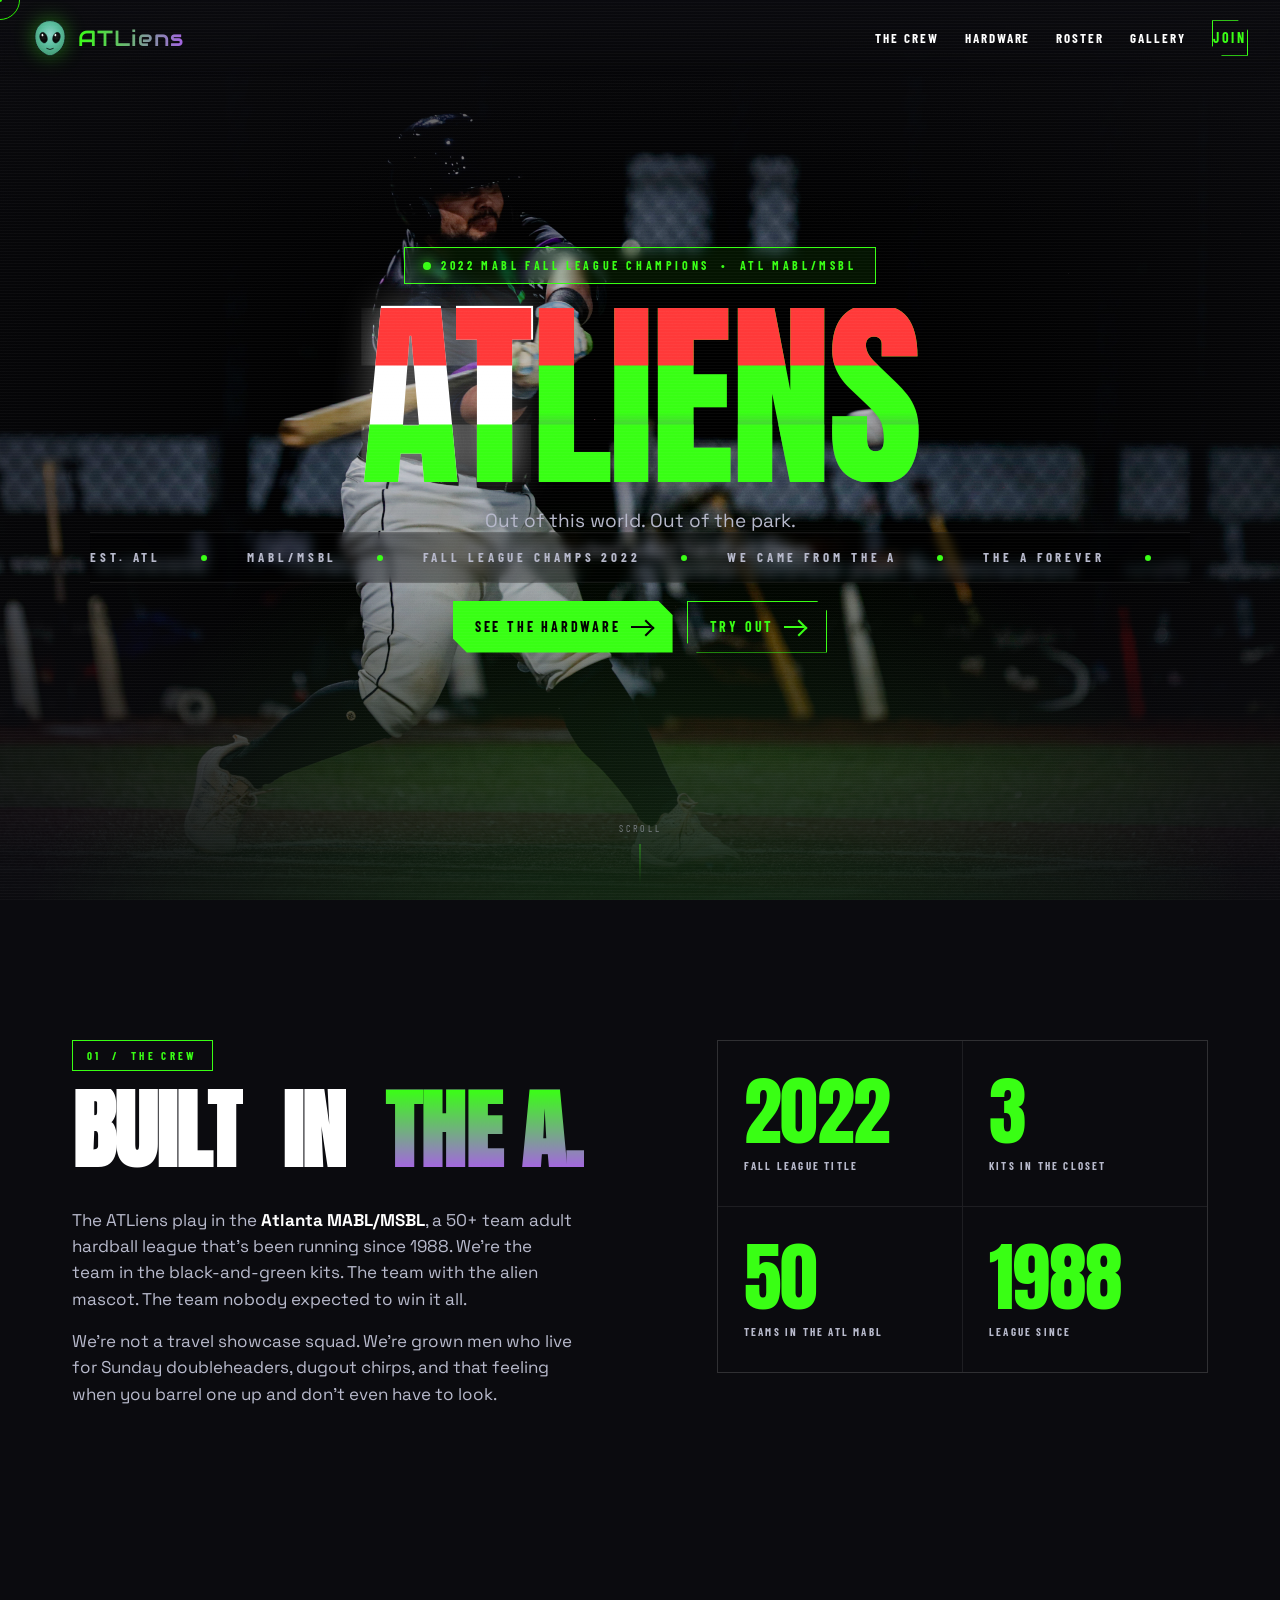
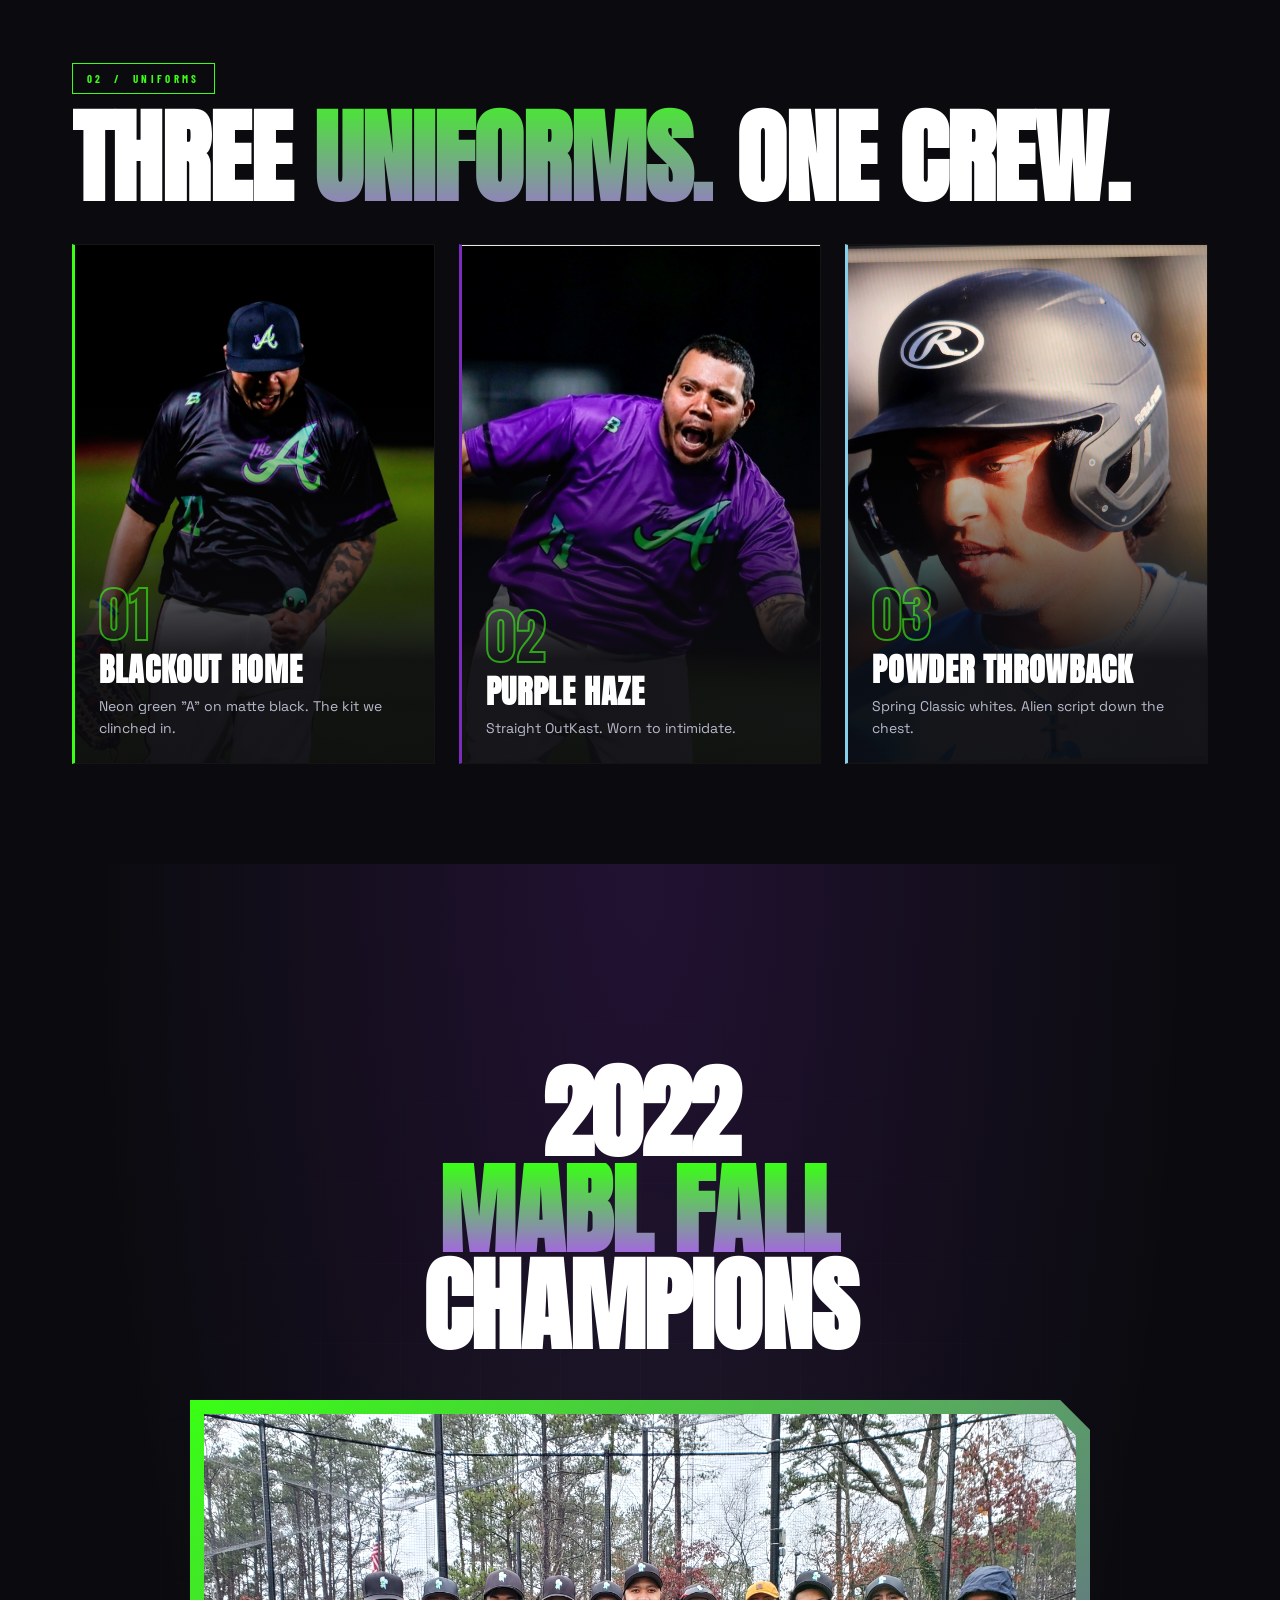
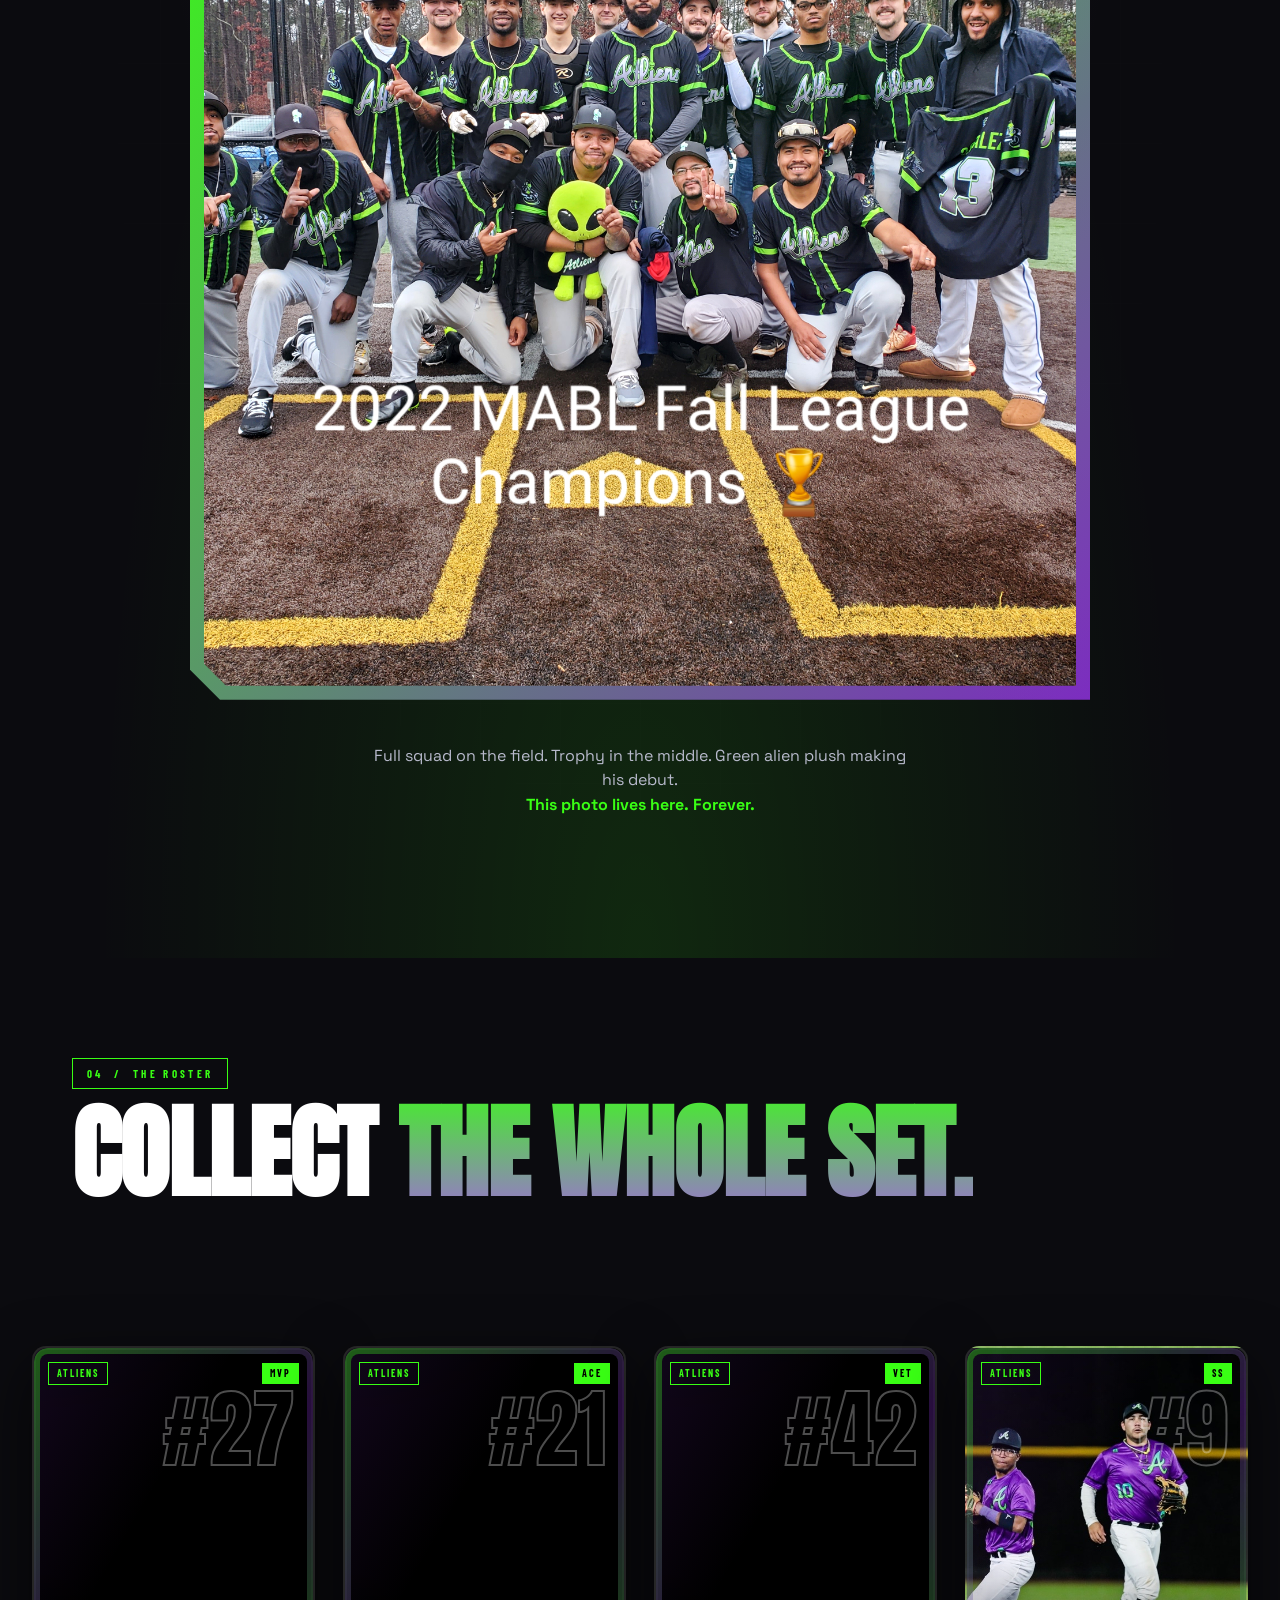
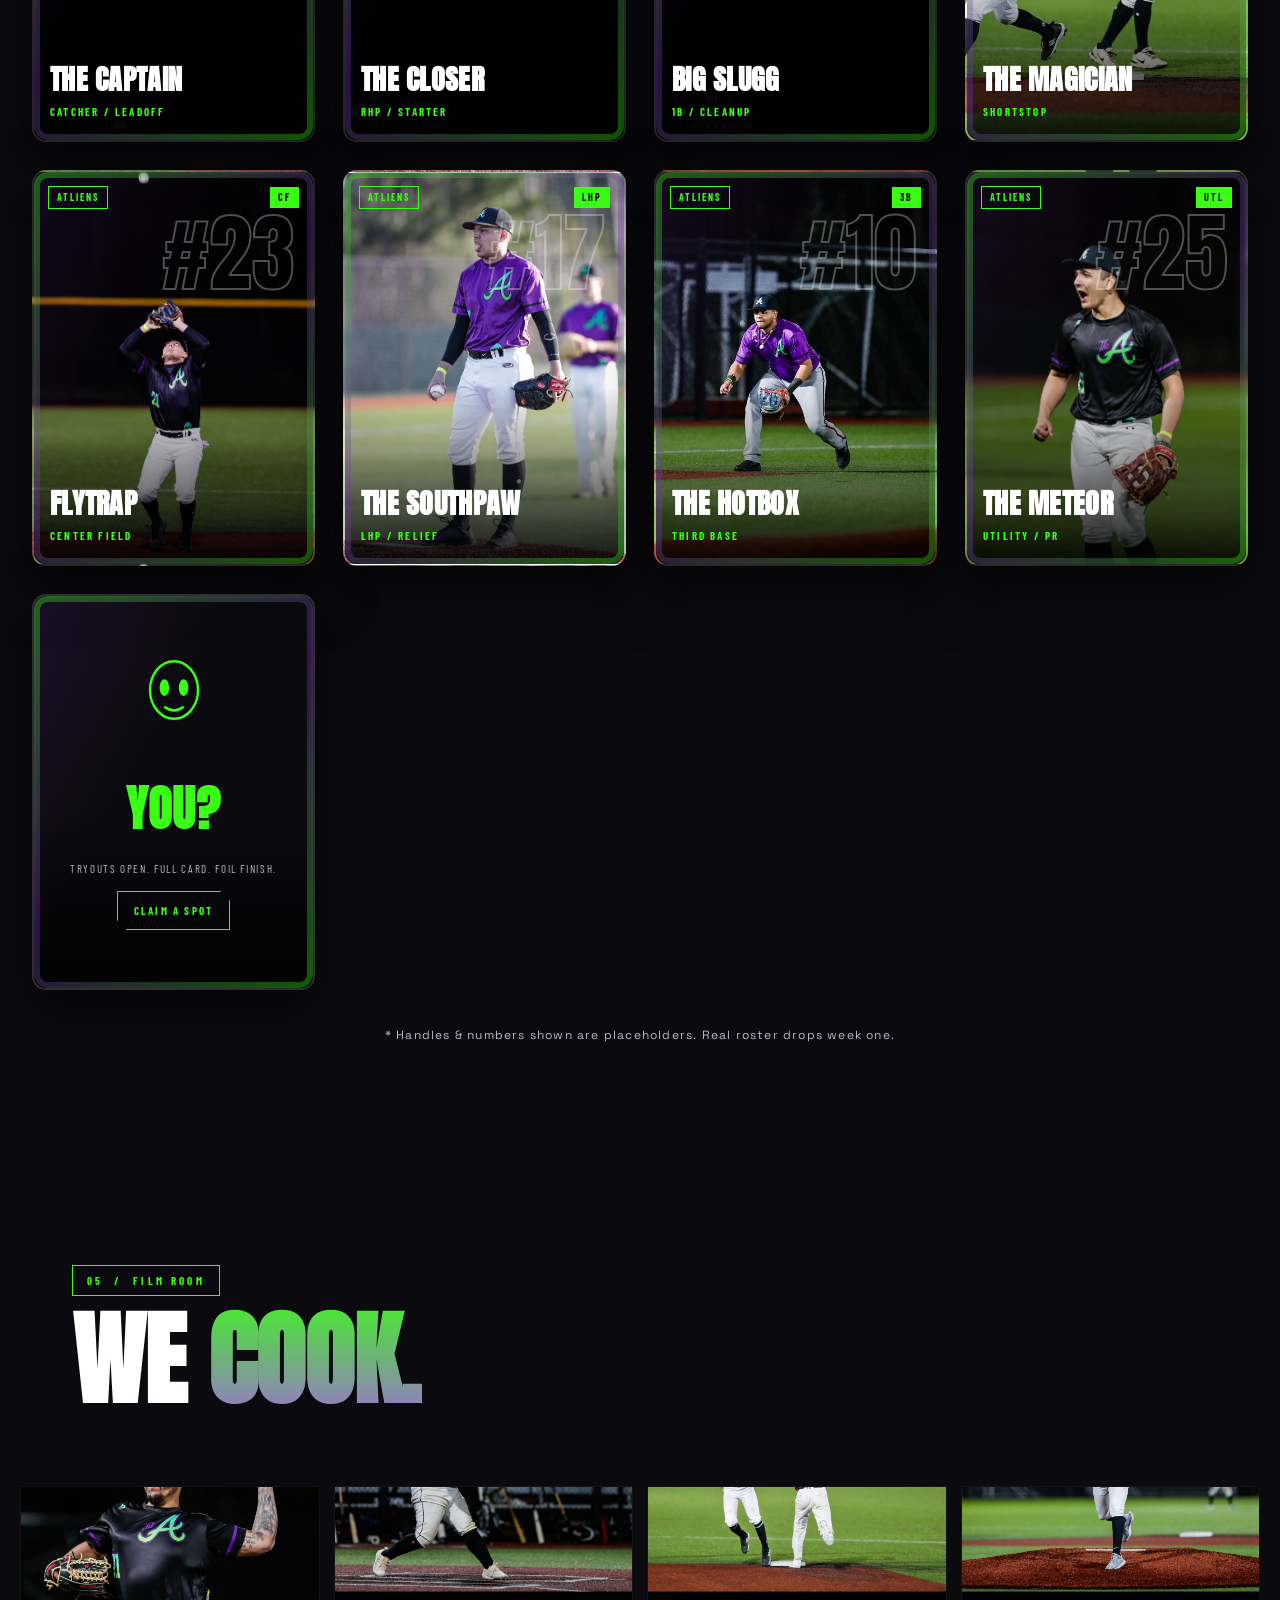
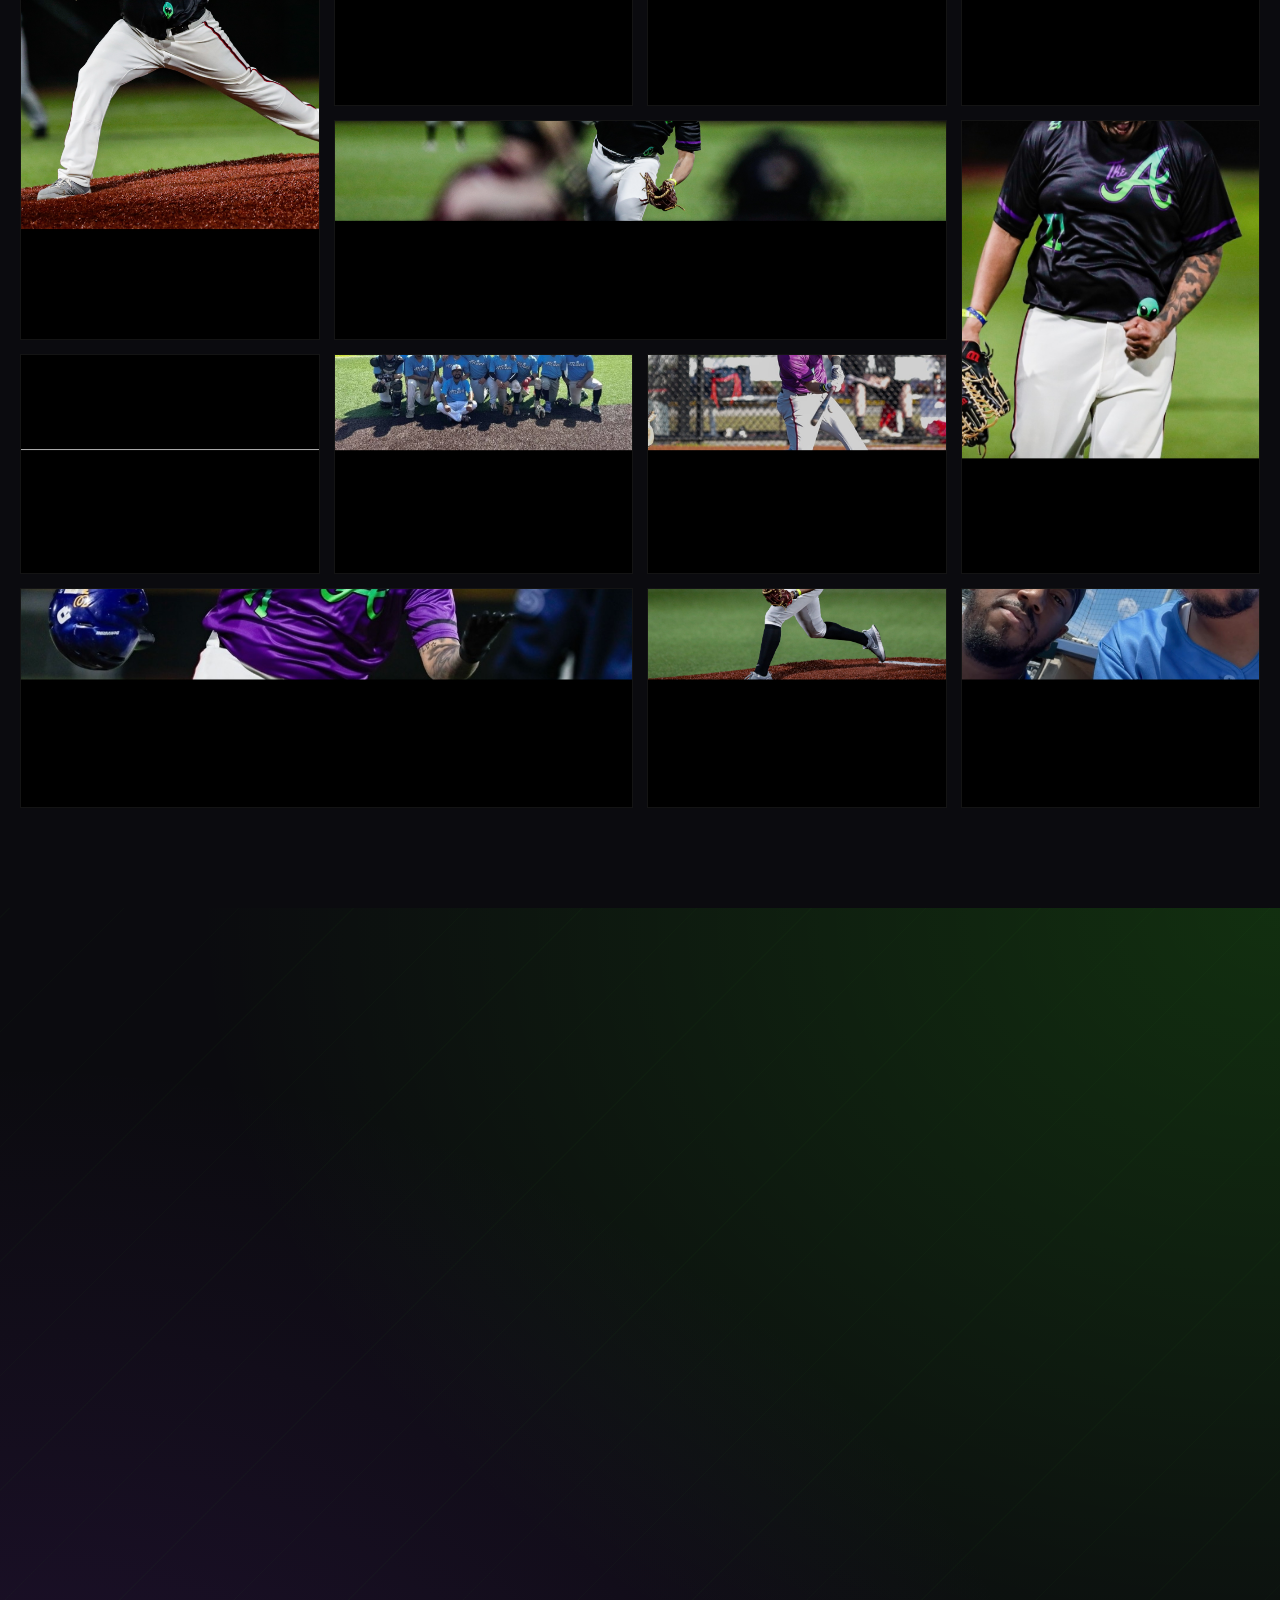
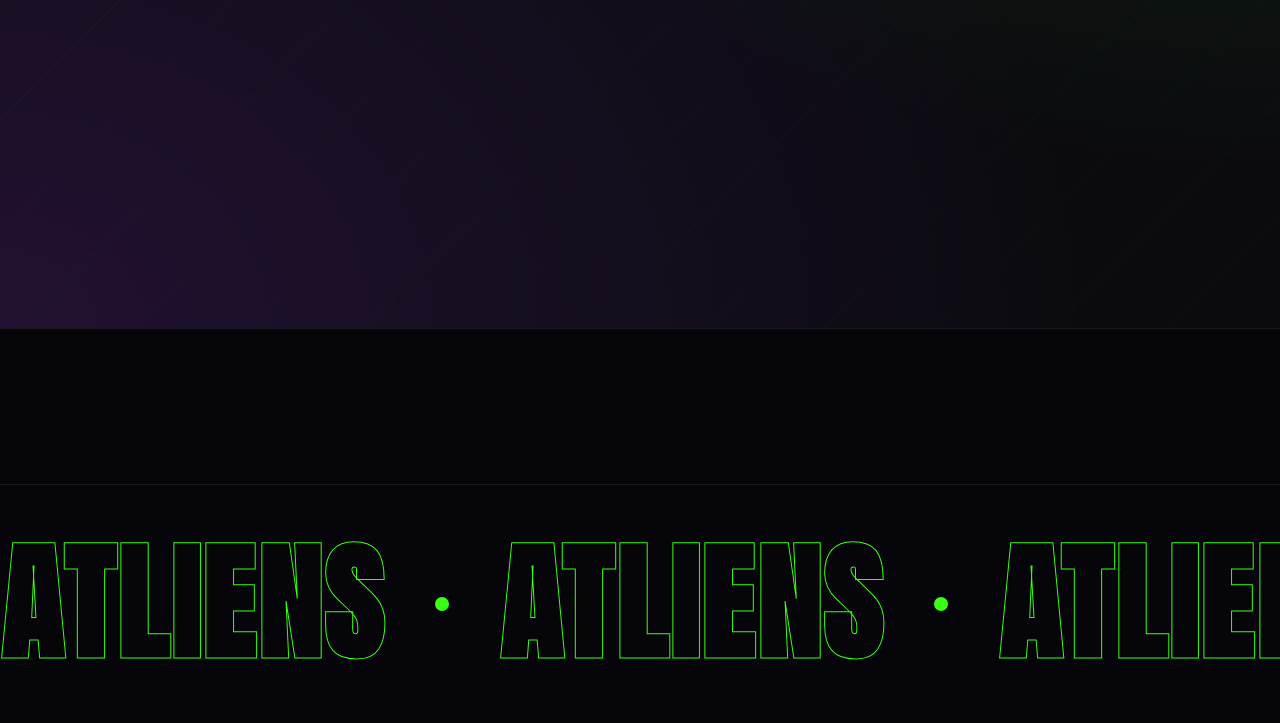
==== commit 2b8f0e7c: "feat: swap in authentic ATLiens alien logo + favicon Pulled alien character from team shirt referenc" ====
--- a/index.html
+++ b/index.html
@@ -49,16 +49,7 @@
 <nav class="nav">
   <a href="#top" class="brand" aria-label="ATLiens home">
     <span class="brand-mark">
-      <svg viewBox="0 0 48 48" xmlns="http://www.w3.org/2000/svg" aria-hidden="true">
-        <defs>
-          <linearGradient id="ng" x1="0" y1="0" x2="1" y2="1">
-            <stop offset="0" stop-color="#39FF14"/>
-            <stop offset="1" stop-color="#7B2CBF"/>
-          </linearGradient>
-        </defs>
-        <ellipse cx="24" cy="28" rx="16" ry="10" fill="url(#ng)" opacity=".15"/>
-        <path d="M24 10c6 0 10 4 10 10 0 4-2 7-5 9l2 9h-4l-1-4h-4l-1 4h-4l2-9c-3-2-5-5-5-9 0-6 4-10 10-10zm-3 8a2 2 0 100 4 2 2 0 000-4zm6 0a2 2 0 100 4 2 2 0 000-4z" fill="#39FF14"/>
-      </svg>
+      <img src="assets/alien-logo.svg" alt="" width="36" height="40"/>
     </span>
     <span class="brand-word">ATLiens</span>
   </a>
--- a/styles.css
+++ b/styles.css
@@ -137,8 +137,14 @@
   border-bottom: 1px solid var(--line);
 }
 .brand { display: flex; align-items: center; gap: 10px; }
-.brand-mark { width: 36px; height: 36px; display: inline-block; }
-.brand-mark svg { width: 100%; height: 100%; }
+.brand-mark {
+  width: 36px; height: 40px;
+  display: inline-flex; align-items: center; justify-content: center;
+  filter: drop-shadow(0 0 10px rgba(57,255,20,.4));
+  transition: transform .3s var(--ease), filter .3s;
+}
+.brand-mark svg, .brand-mark img { width: 100%; height: 100%; object-fit: contain; }
+.brand:hover .brand-mark { transform: rotate(-6deg) scale(1.08); filter: drop-shadow(0 0 16px rgba(57,255,20,.7)); }
 .brand-word {
   font-family: var(--font-alt);
   font-size: 22px;
@@ -178,7 +184,8 @@
     flex-direction: column;
     padding: 28px 20px 32px;
     background: rgba(11,11,15,.97);
-    backdrop-filter: blur(12px);
+    -webkit-backdrop-filter: blur(12px);
+            backdrop-filter: blur(12px);
     border-bottom: 1px solid var(--line);
     transform: translateY(-12px); opacity: 0; pointer-events: none;
     transition: transform .3s var(--ease), opacity .2s;
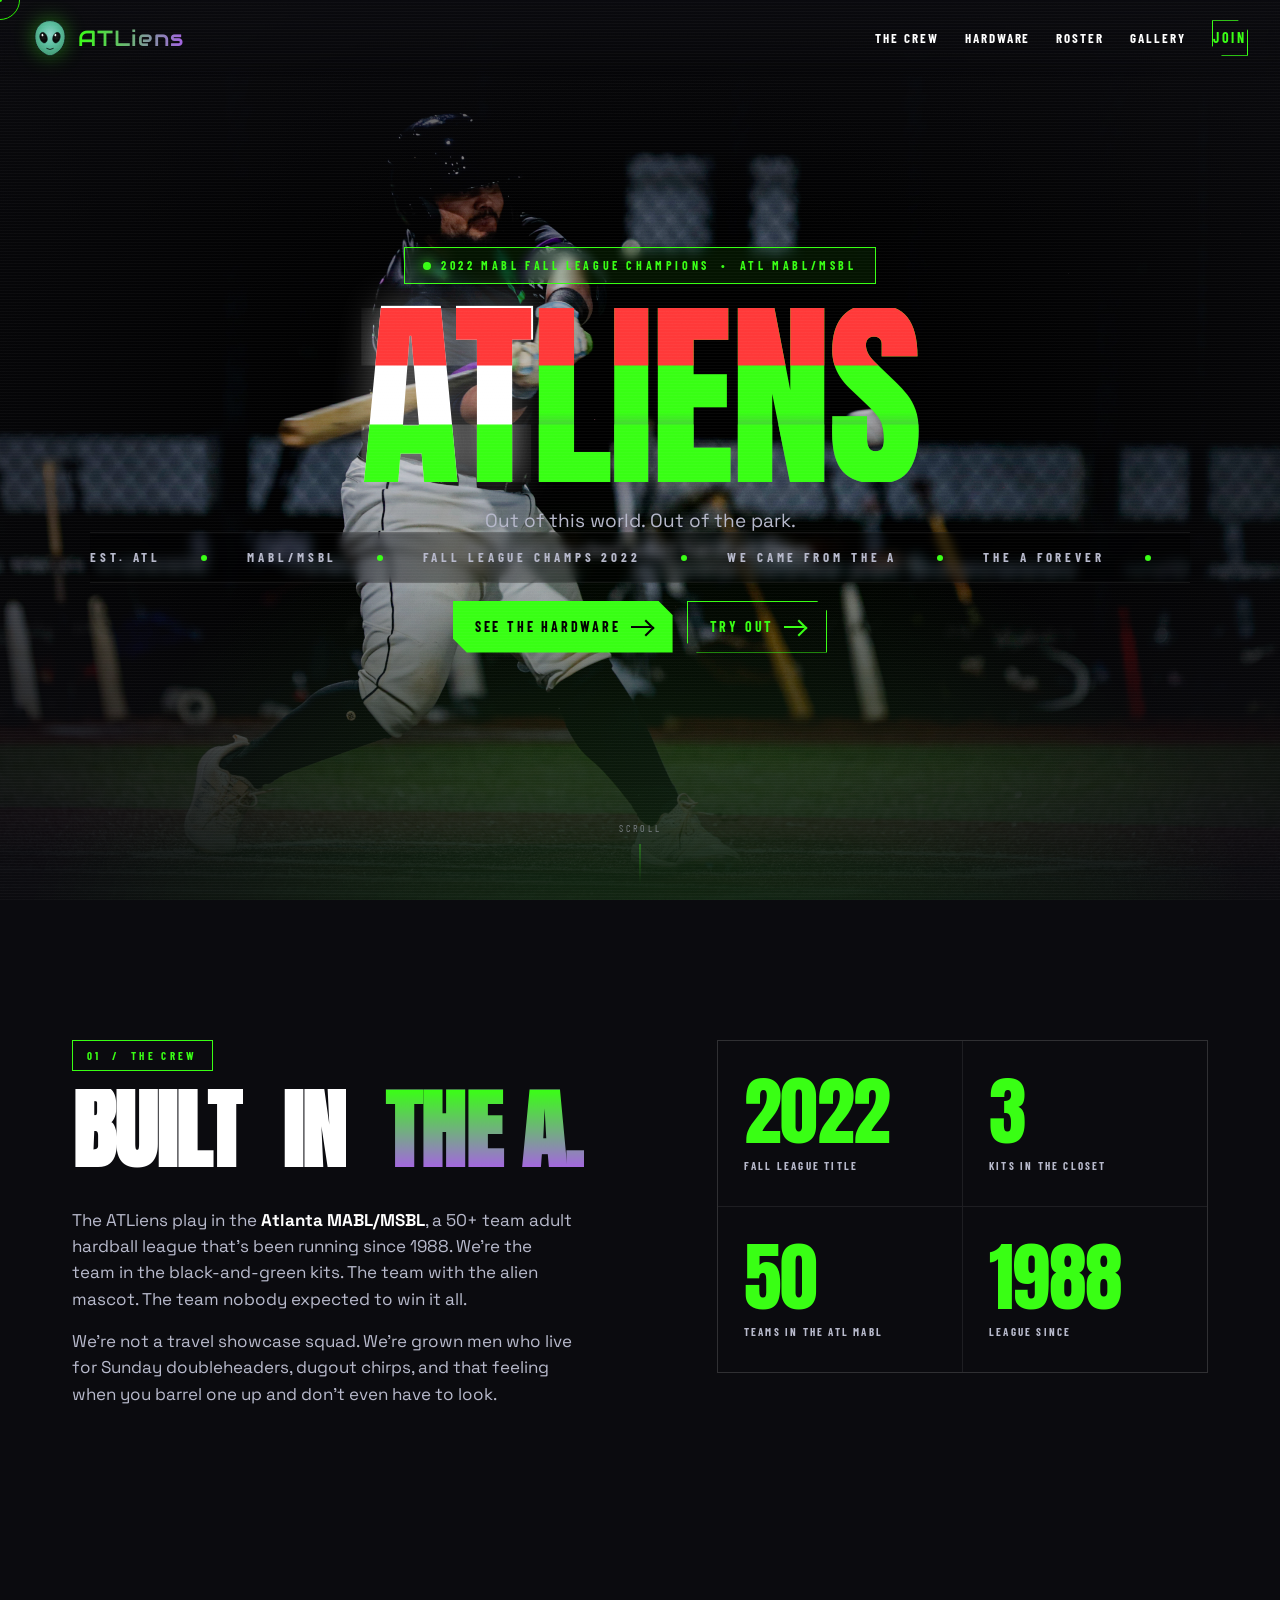
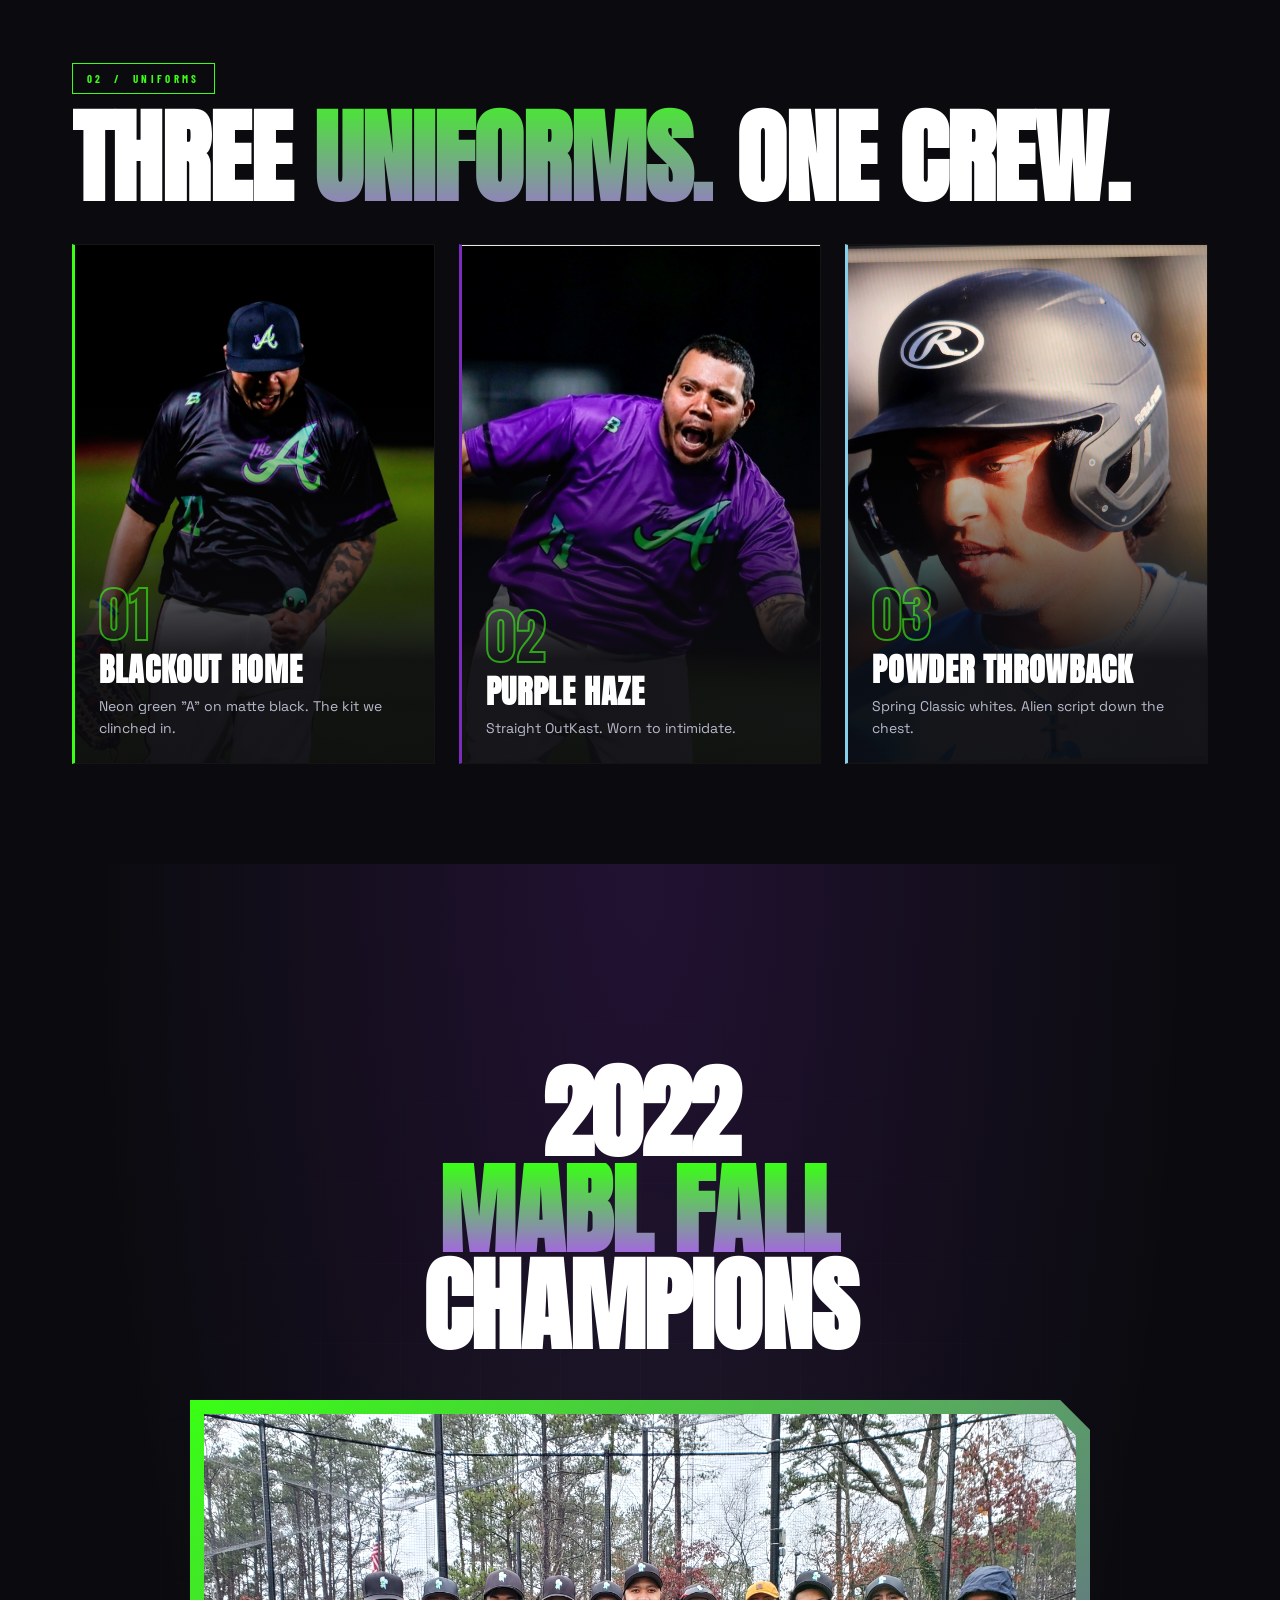
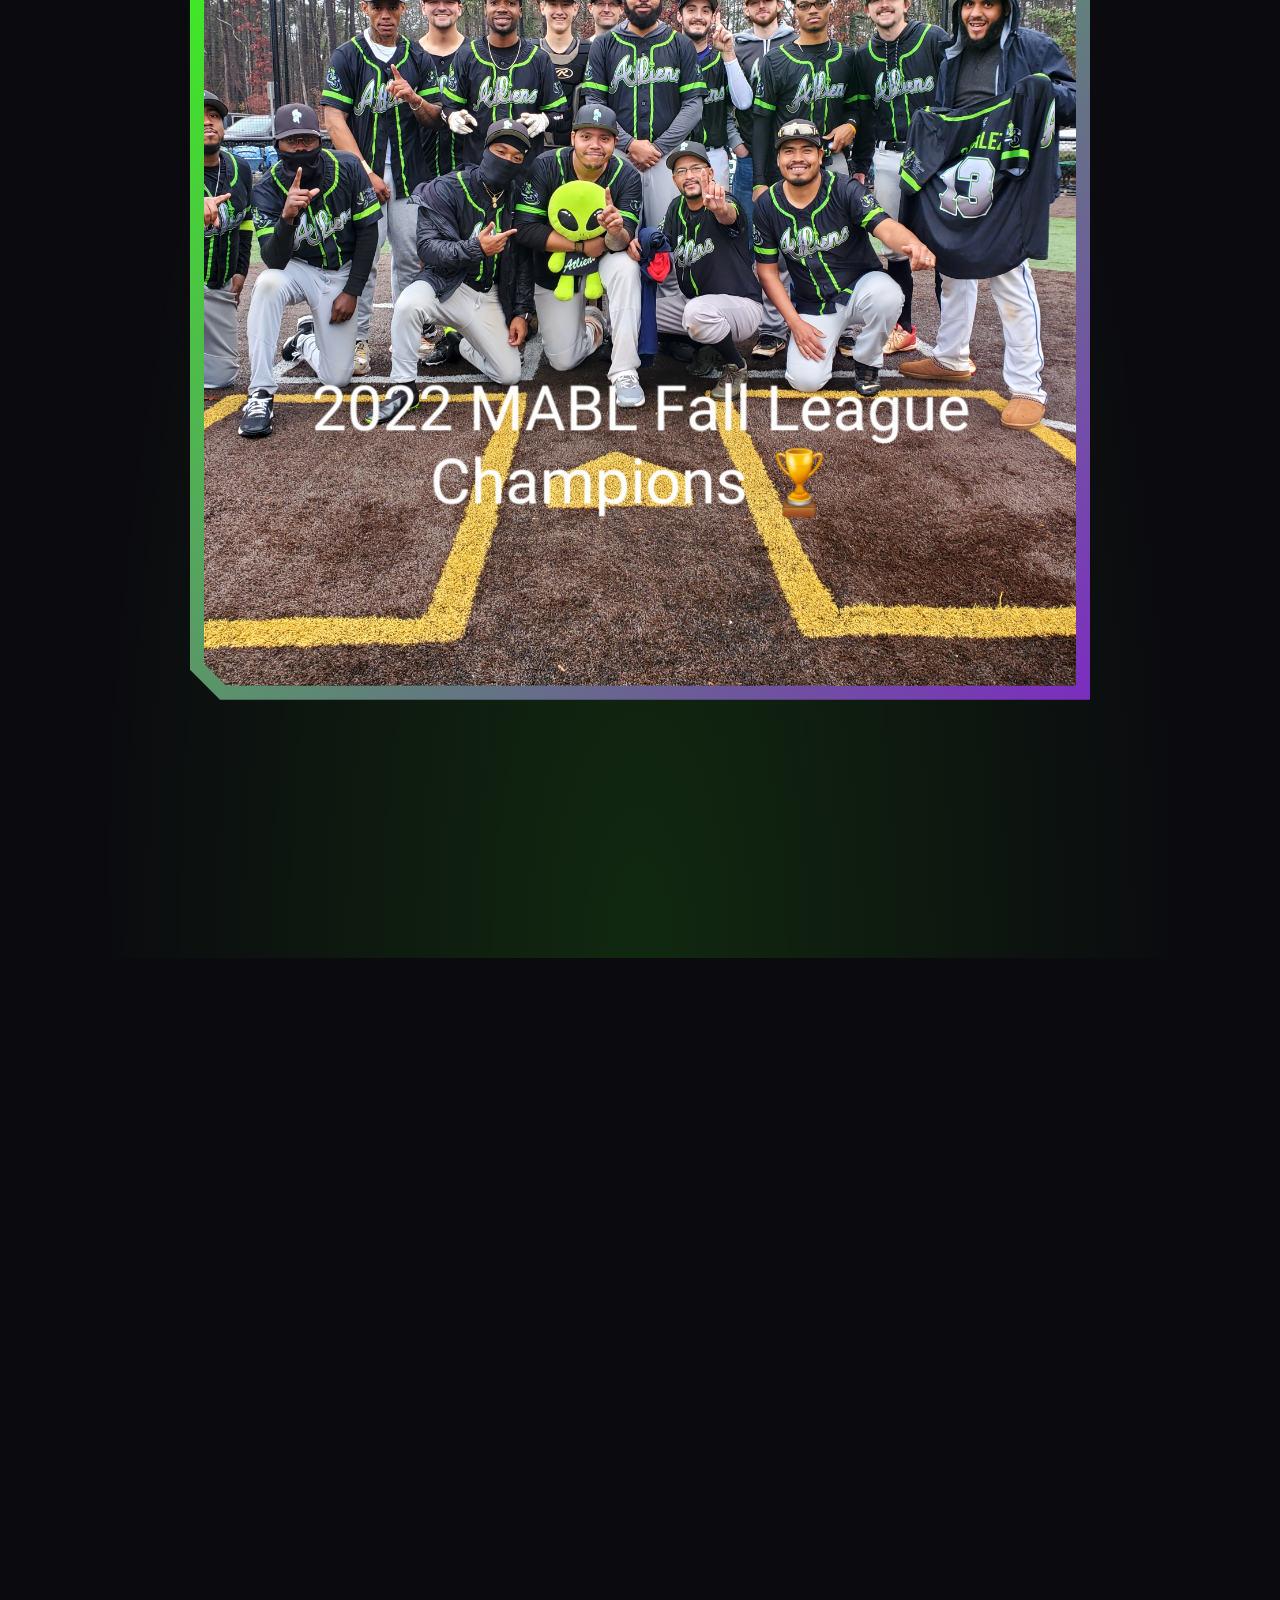
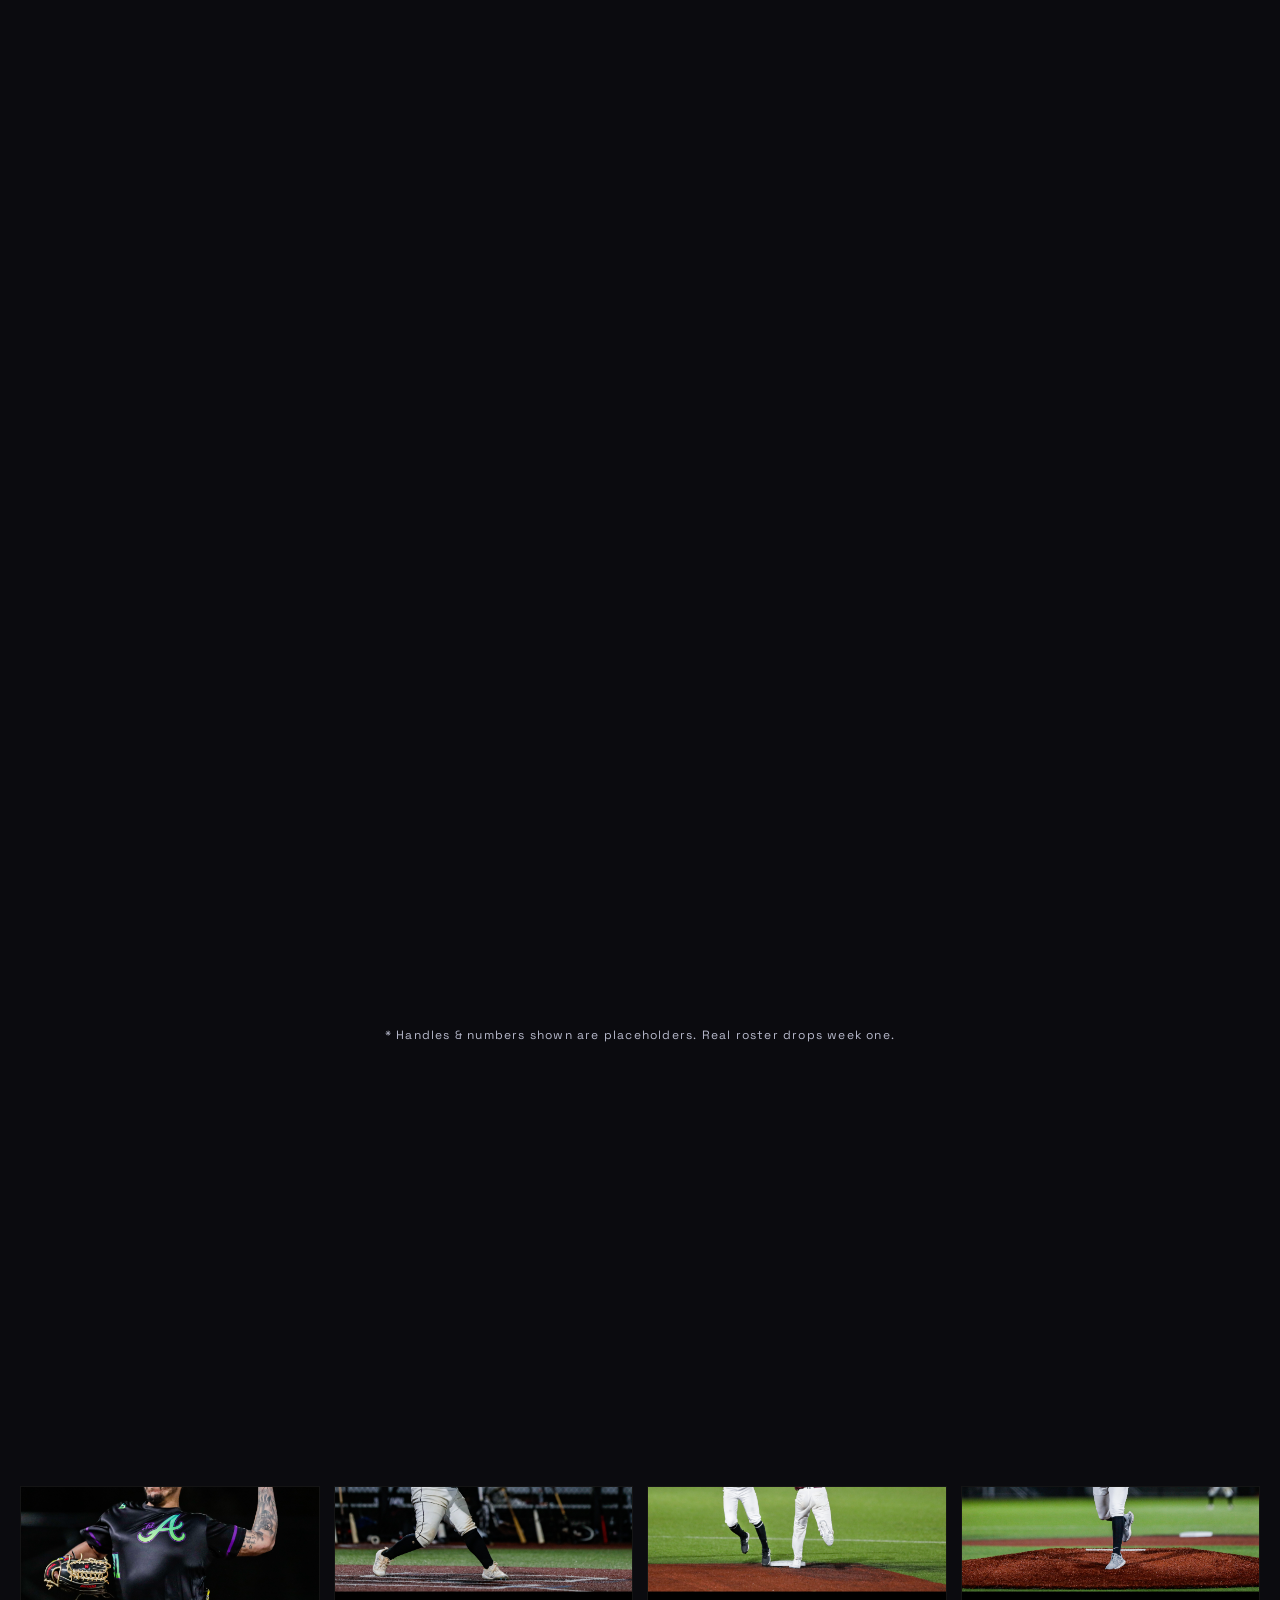
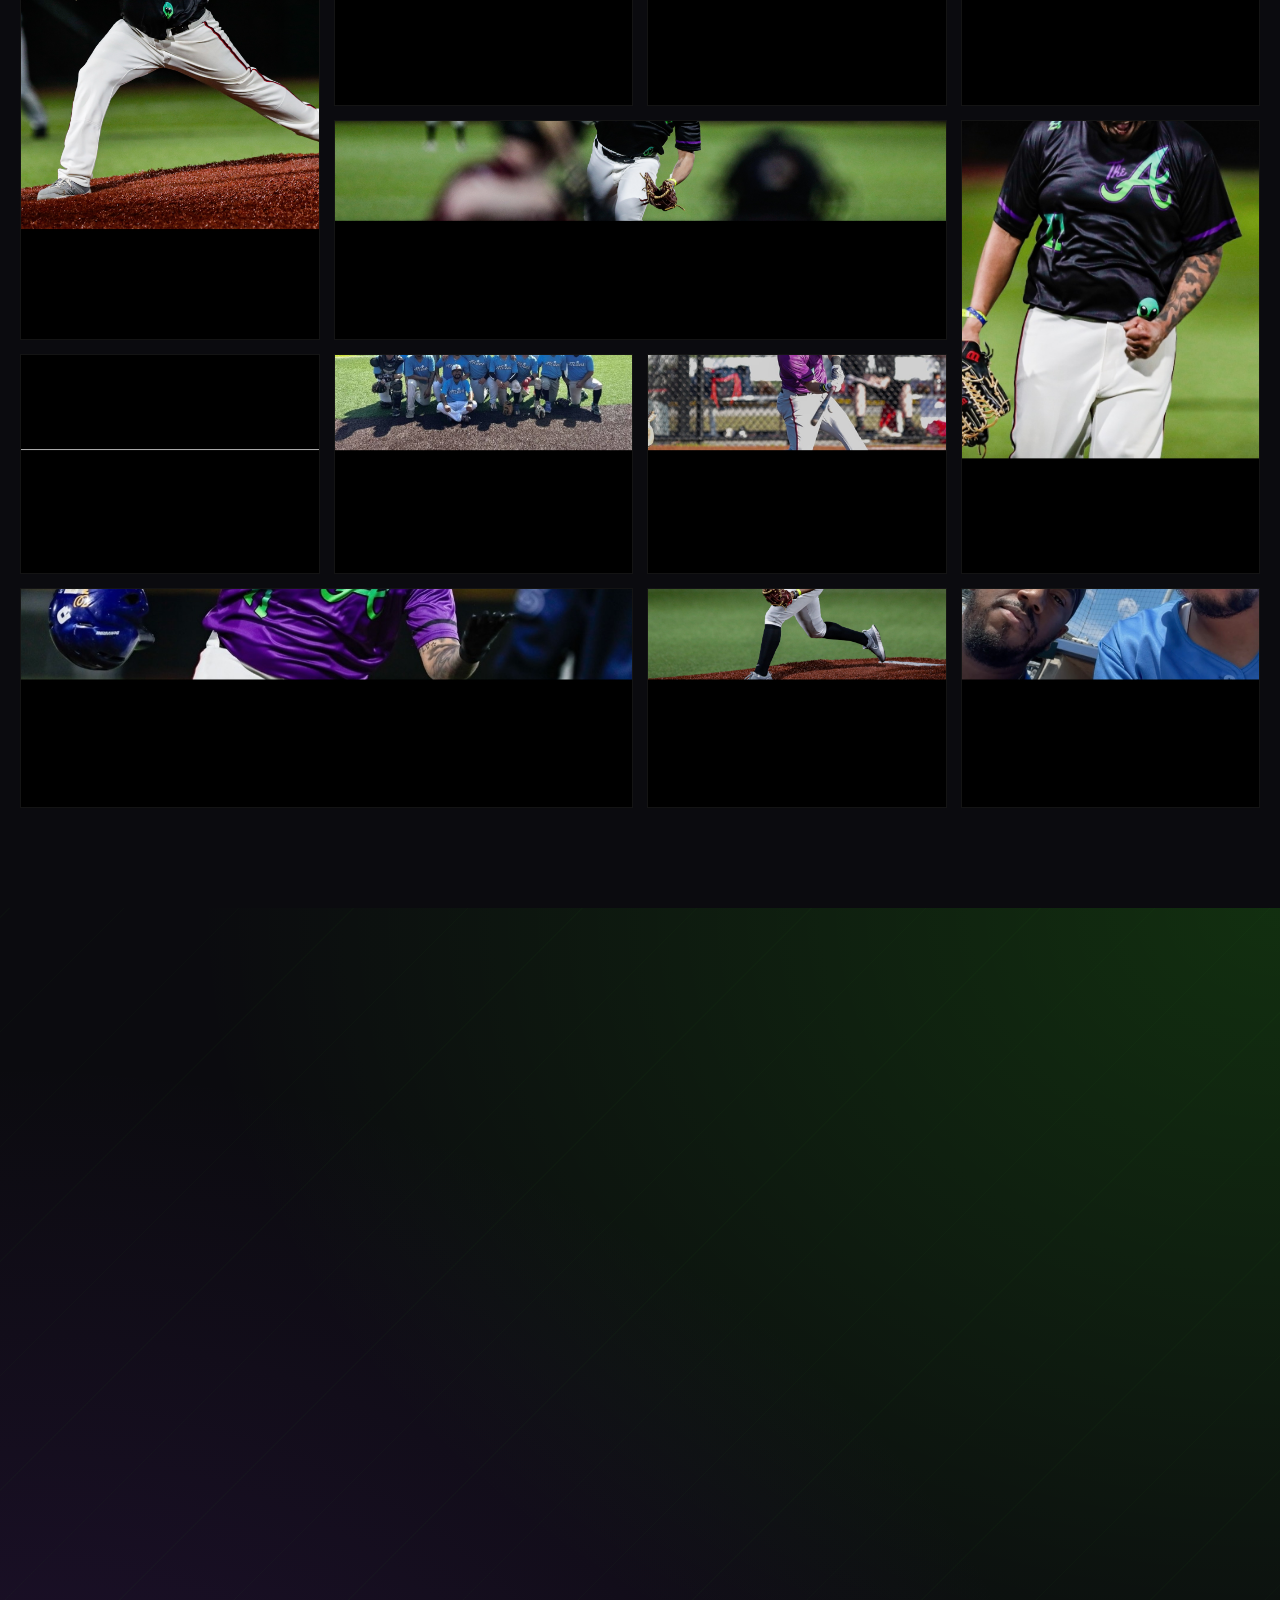
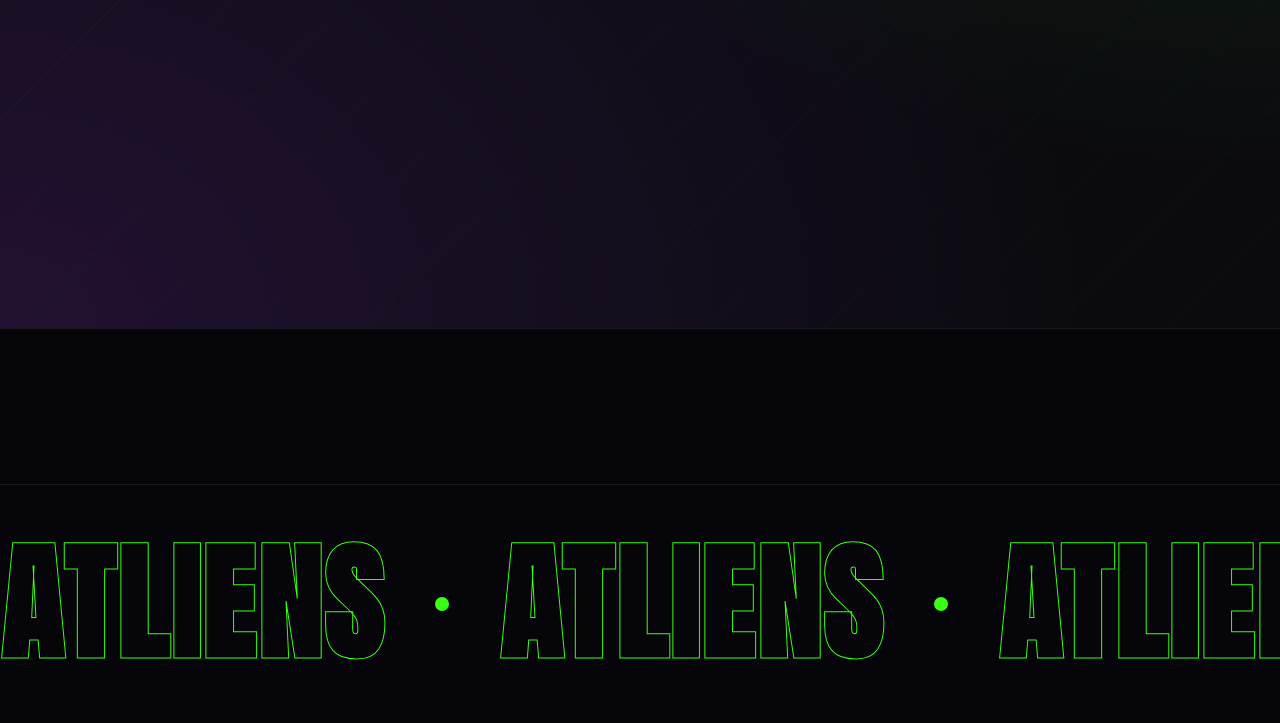
==== commit 2c561629: "feat: over-the-top branded OG social card 1200x630 card with glitch ATLiens title, UFO, alien stamp," ====
--- a/index.html
+++ b/index.html
@@ -8,10 +8,16 @@
 <meta name="theme-color" content="#0b0b0f" />
 
 <meta property="og:title" content="ATLiens Baseball | 2022 MABL Fall League Champions" />
-<meta property="og:description" content="The loudest team in the Atlanta MABL. Black, purple, powder blue. Out of this world." />
+<meta property="og:description" content="The loudest team in the Atlanta MABL. Out of this world. Out of the park." />
 <meta property="og:type" content="website" />
-<meta property="og:image" content="assets/img/champions-2022.jpg" />
+<meta property="og:image" content="https://credwine.github.io/atliens-baseball/assets/og.jpg" />
+<meta property="og:image:width" content="1200" />
+<meta property="og:image:height" content="630" />
+<meta property="og:url" content="https://credwine.github.io/atliens-baseball/" />
 <meta name="twitter:card" content="summary_large_image" />
+<meta name="twitter:image" content="https://credwine.github.io/atliens-baseball/assets/og.jpg" />
+<meta name="twitter:title" content="ATLiens Baseball | 2022 MABL Fall League Champions" />
+<meta name="twitter:description" content="The loudest team in the Atlanta MABL. Out of this world. Out of the park." />
 
 <link rel="icon" href="assets/favicon.svg" type="image/svg+xml" />
 <link rel="preconnect" href="https://fonts.googleapis.com" />
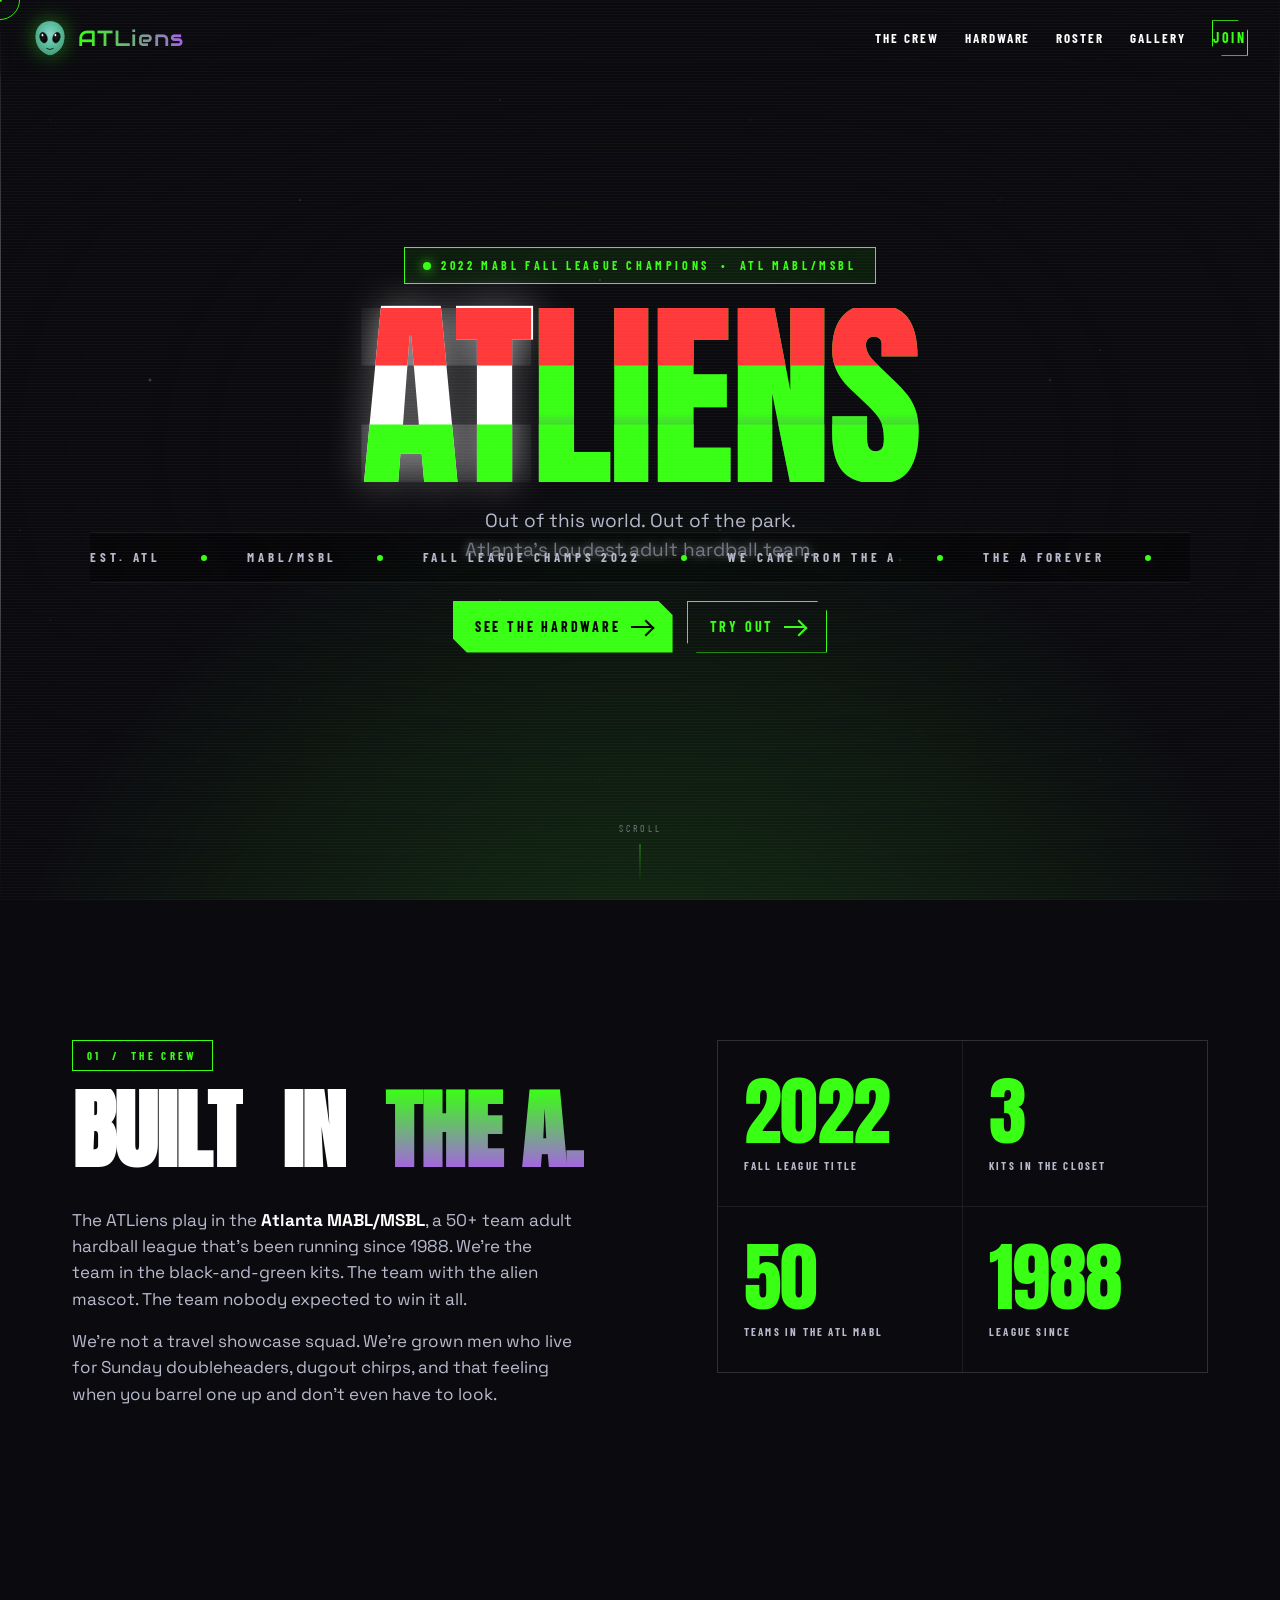
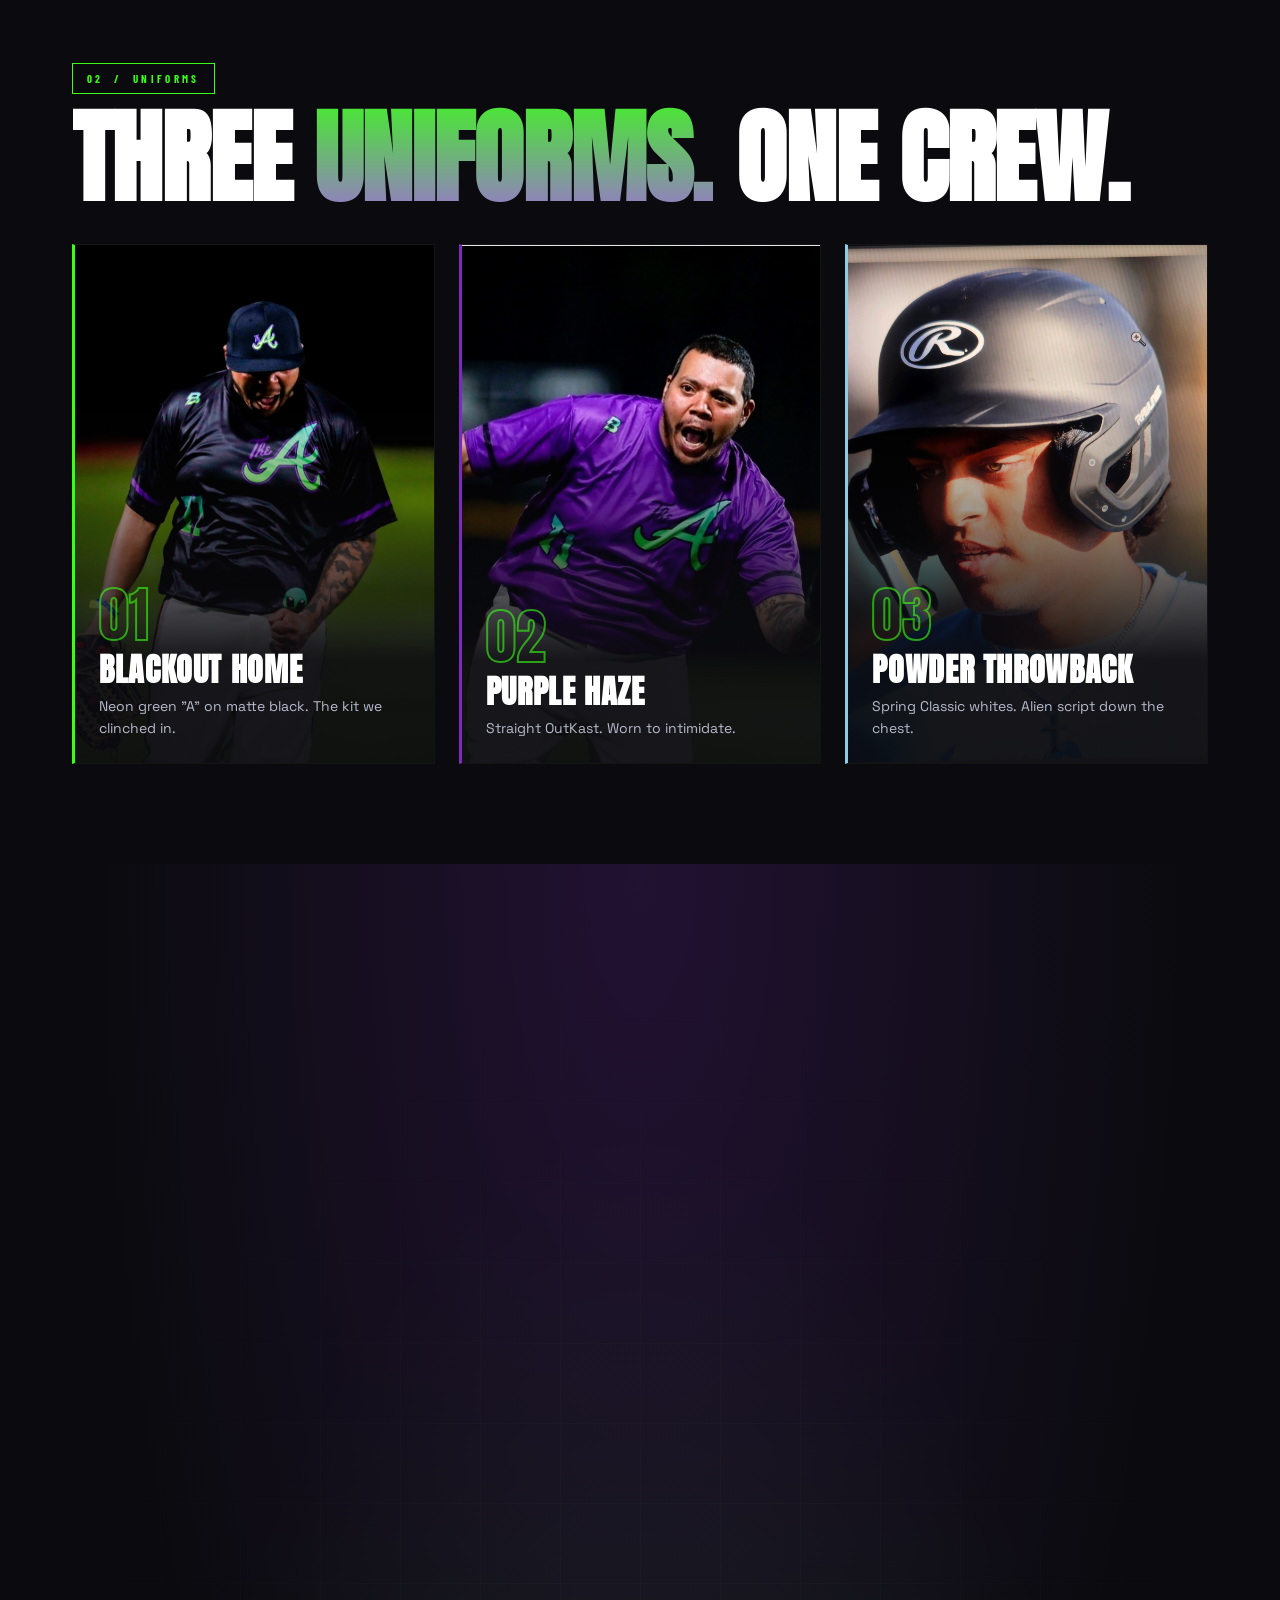
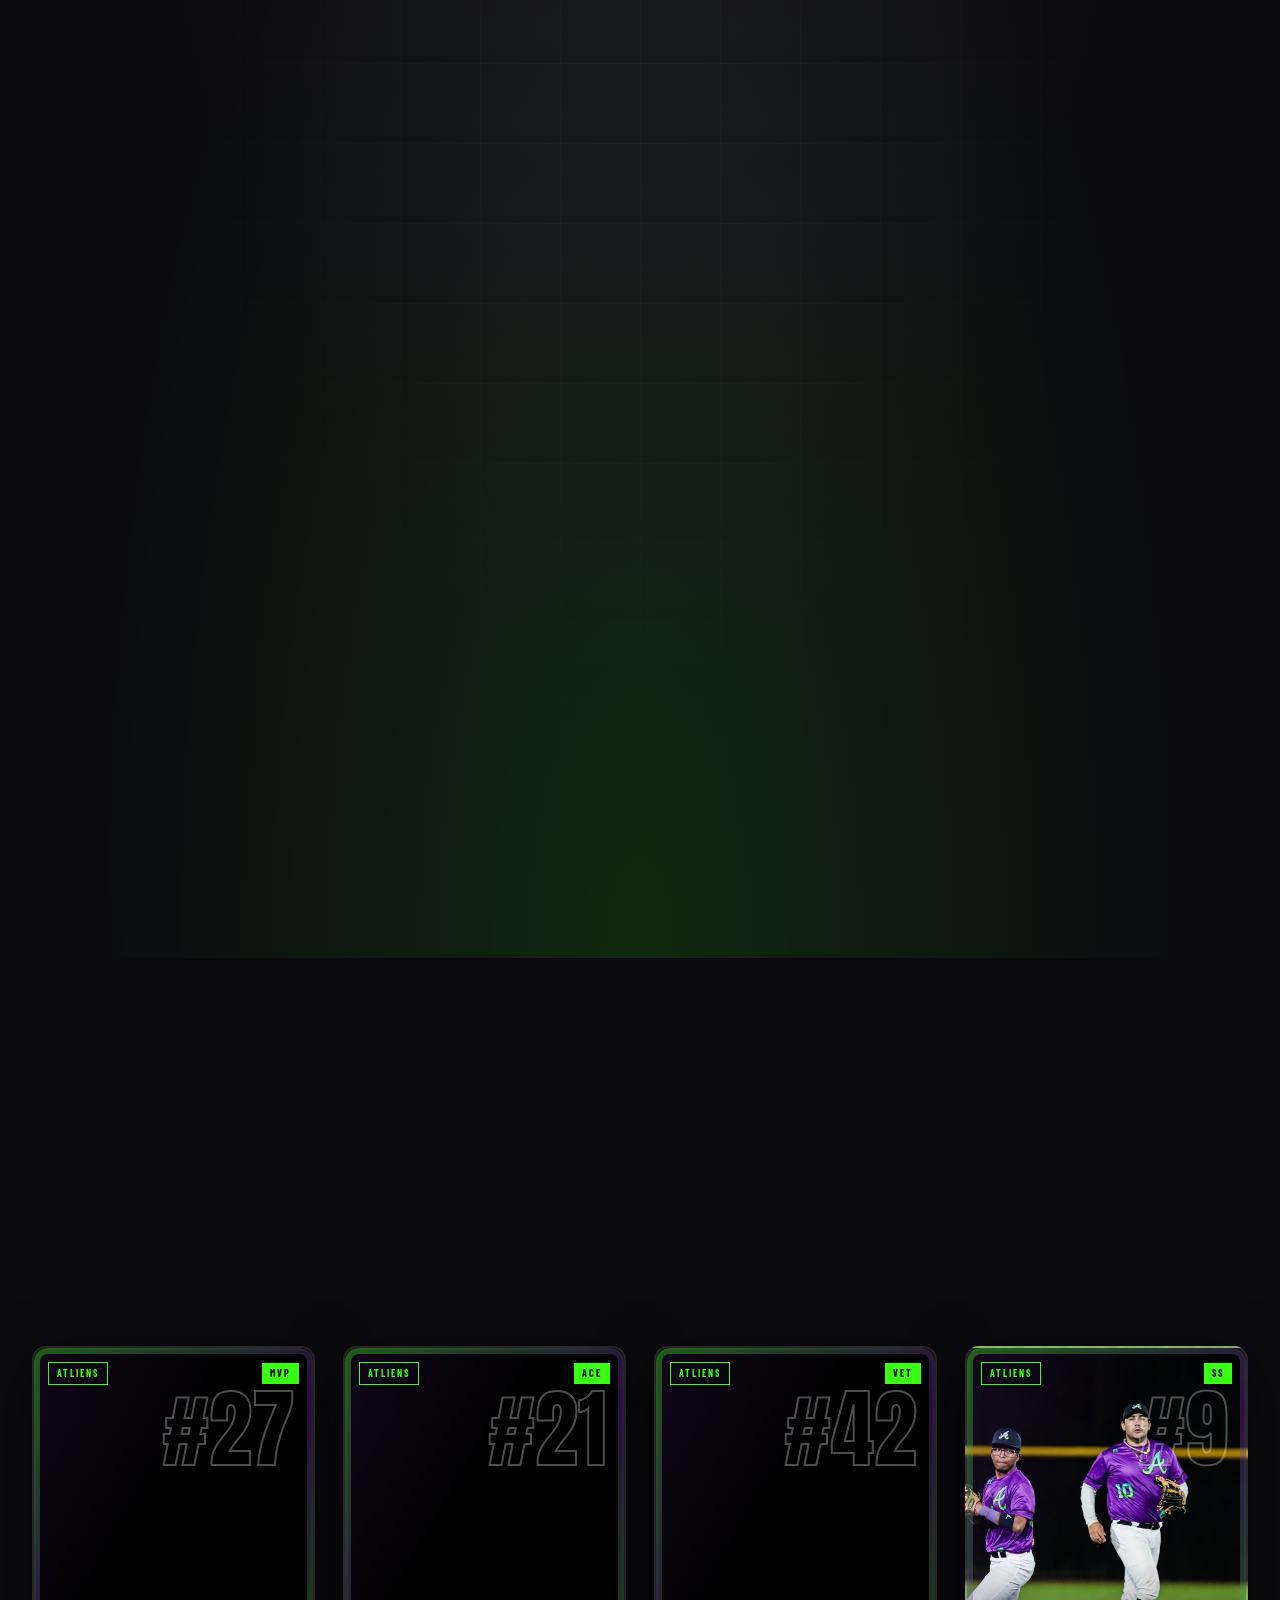
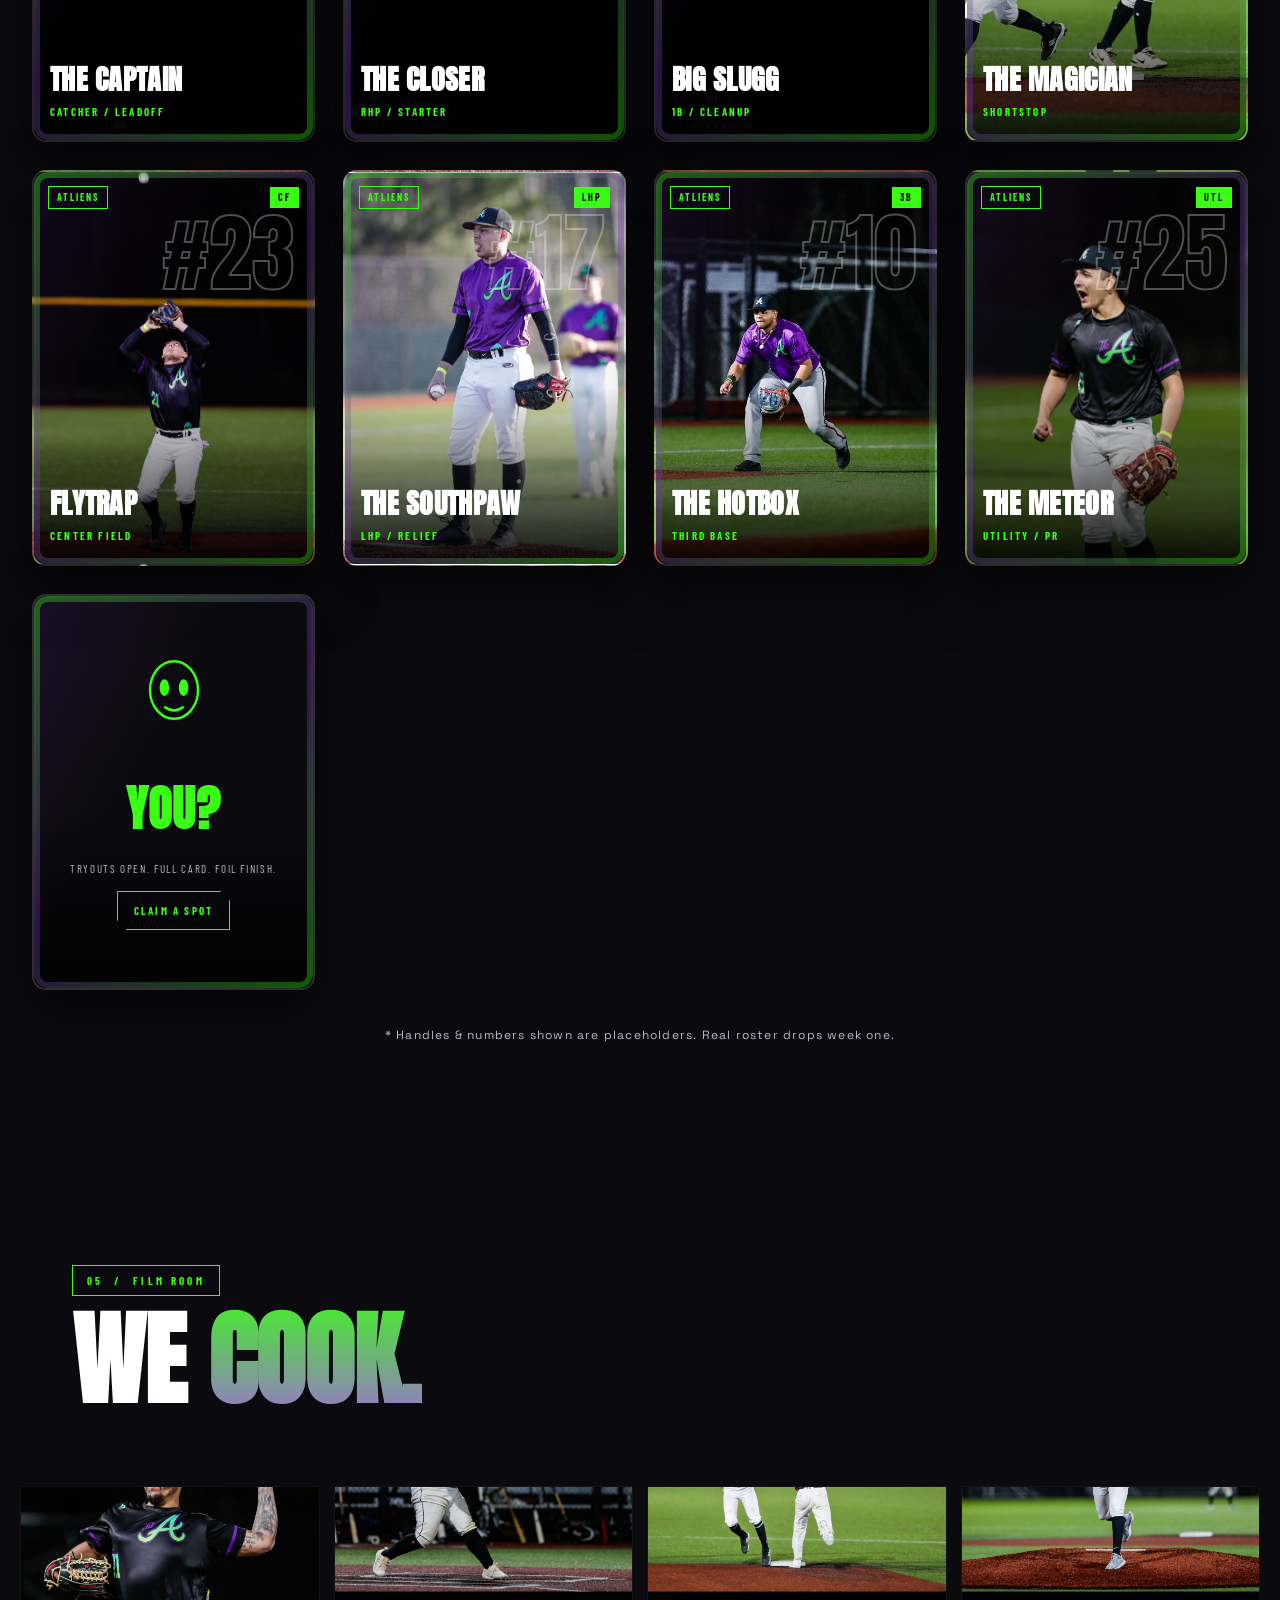
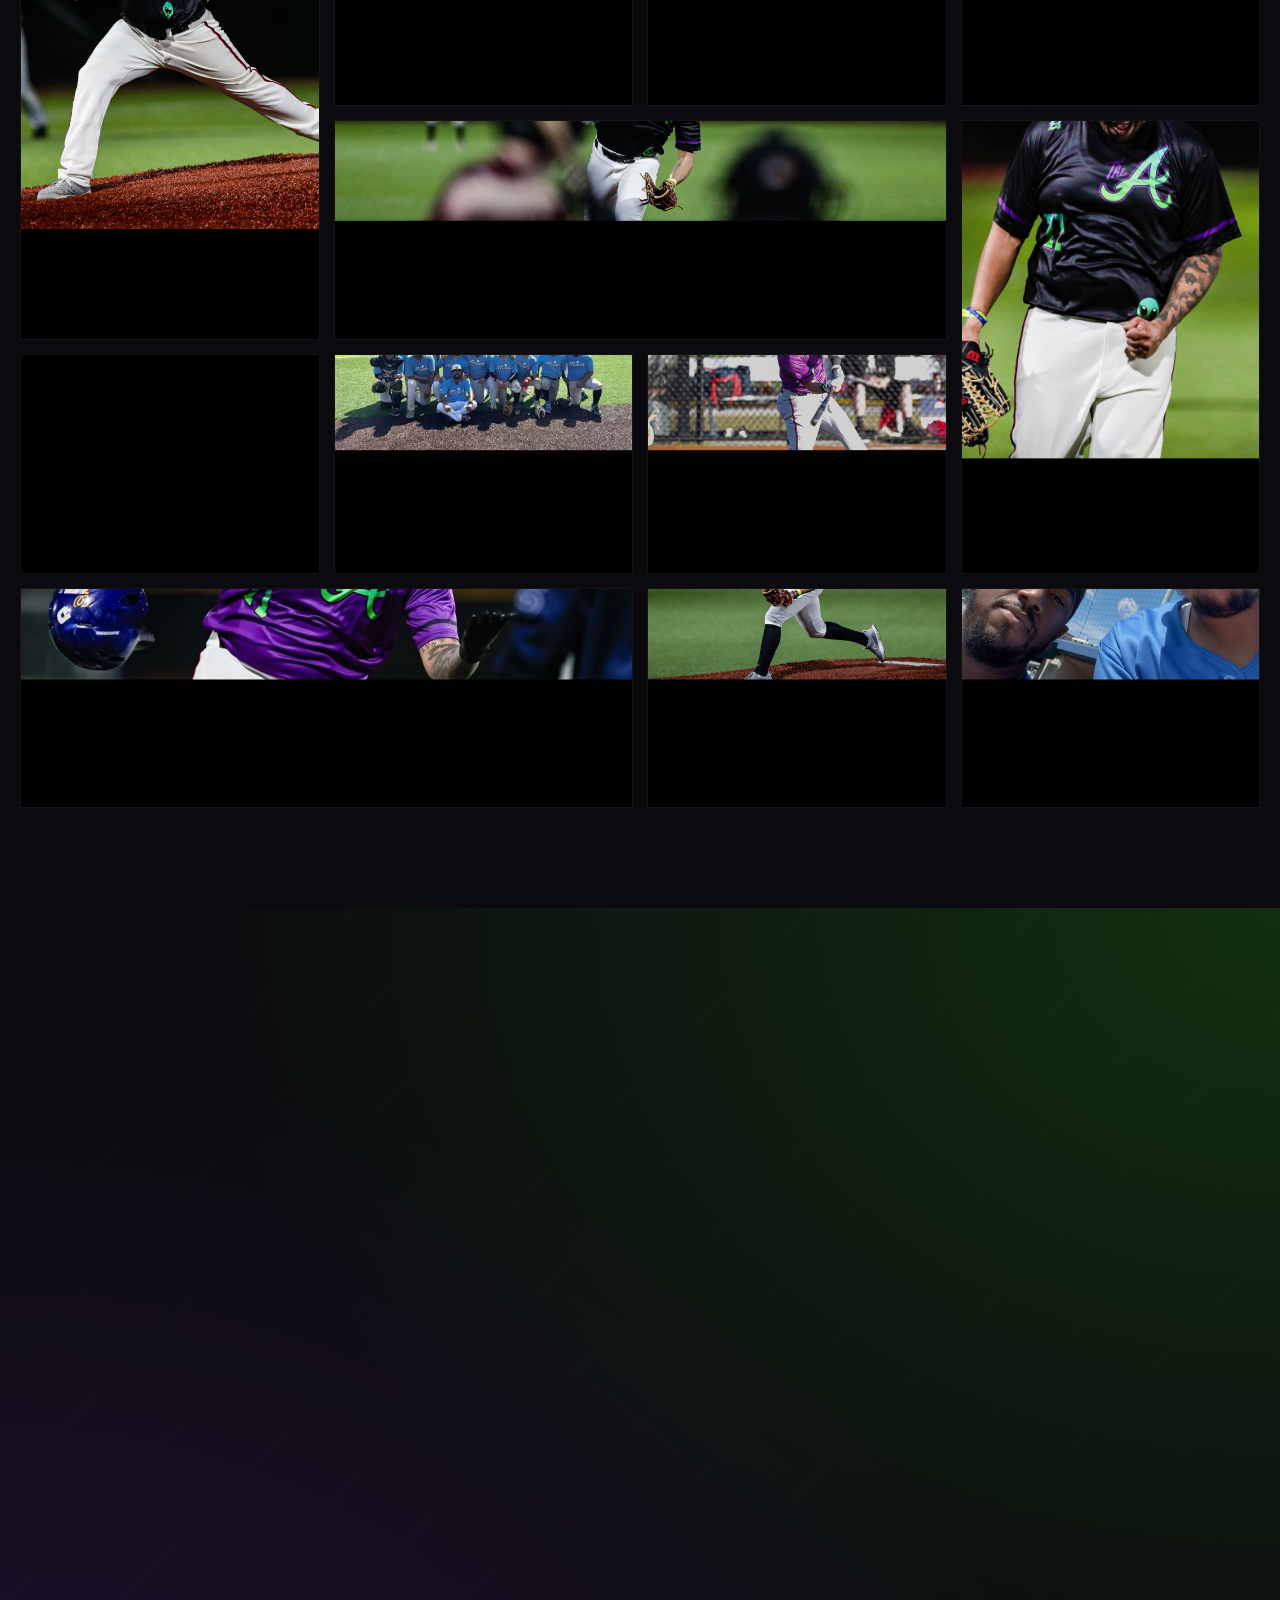
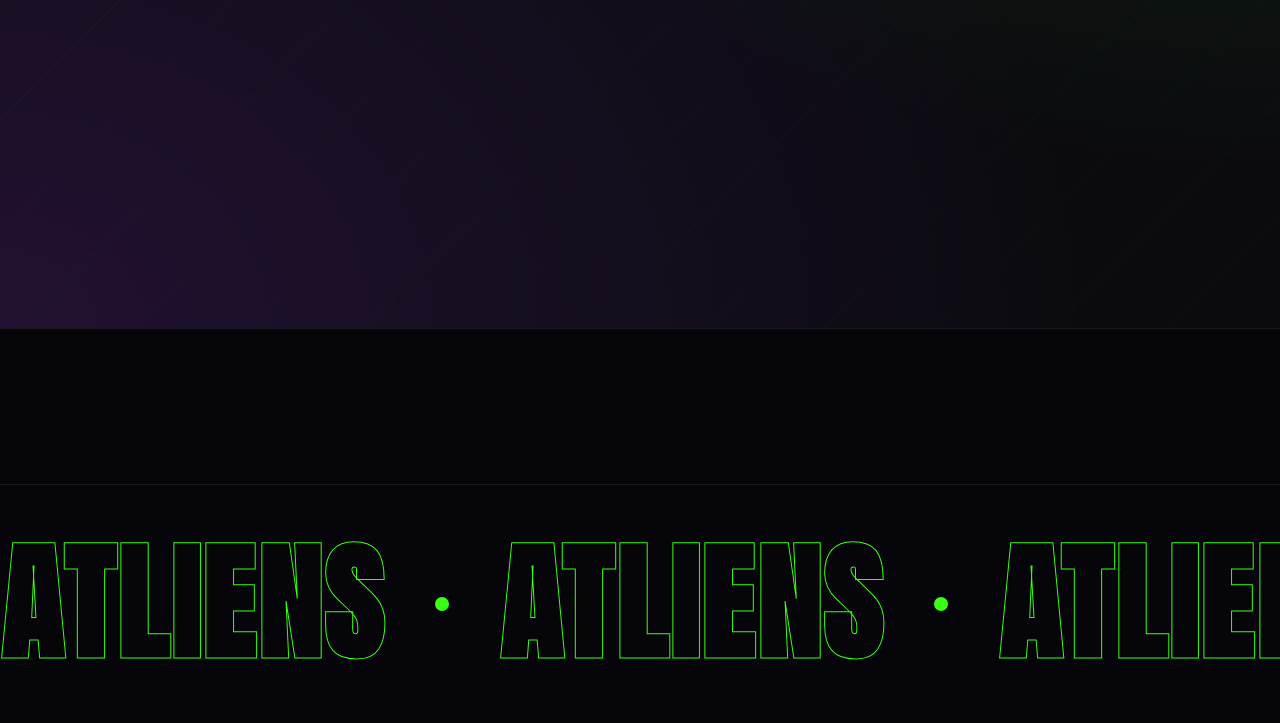
==== commit beea0544: "feat: PhD-level SEO + PWA caching pass SEO: - Full JSON-LD @graph: SportsTeam, WebSite, WebPage, Bre" ====
--- a/index.html
+++ b/index.html
@@ -1,30 +1,215 @@
 <!doctype html>
-<html lang="en">
+<html lang="en-US">
 <head>
 <meta charset="utf-8" />
 <meta name="viewport" content="width=device-width,initial-scale=1,viewport-fit=cover" />
-<title>ATLiens Baseball | Atlanta MABL</title>
-<meta name="description" content="The ATLiens. 2022 MABL Fall League Champions. Atlanta's loudest adult hardball team. Out of this world." />
+
+<!-- ===== Primary ===== -->
+<title>ATLiens Baseball | Atlanta MABL 2022 Fall League Champions</title>
+<meta name="description" content="The ATLiens - 2022 MABL Fall League Champions. Atlanta's loudest adult hardball team playing in the Atlanta MABL / MSBL. Out of this world. Out of the park." />
+<meta name="keywords" content="ATLiens, Atlanta MABL, MSBL, adult baseball Atlanta, Atlanta adult baseball league, men's baseball Atlanta, amateur baseball Georgia, MABL champions 2022, hardball Atlanta, Atlanta baseball team, ATL baseball" />
+<meta name="author" content="ATLiens Baseball Club" />
+<meta name="robots" content="index, follow, max-image-preview:large, max-snippet:-1, max-video-preview:-1" />
+<meta name="googlebot" content="index, follow, max-image-preview:large" />
+<meta name="rating" content="general" />
+<meta name="theme-color" content="#0b0b0f" media="(prefers-color-scheme: dark)" />
 <meta name="theme-color" content="#0b0b0f" />
-
+<meta name="color-scheme" content="dark" />
+<meta name="format-detection" content="telephone=no" />
+<meta http-equiv="Content-Language" content="en-US" />
+<meta http-equiv="X-UA-Compatible" content="IE=edge" />
+
+<!-- Canonical -->
+<link rel="canonical" href="https://credwine.github.io/atliens-baseball/" />
+
+<!-- Geo / Local SEO (Atlanta, GA) -->
+<meta name="geo.region" content="US-GA" />
+<meta name="geo.placename" content="Atlanta, Georgia" />
+<meta name="geo.position" content="33.7490;-84.3880" />
+<meta name="ICBM" content="33.7490, -84.3880" />
+
+<!-- ===== Open Graph ===== -->
 <meta property="og:title" content="ATLiens Baseball | 2022 MABL Fall League Champions" />
 <meta property="og:description" content="The loudest team in the Atlanta MABL. Out of this world. Out of the park." />
 <meta property="og:type" content="website" />
+<meta property="og:site_name" content="ATLiens Baseball" />
+<meta property="og:locale" content="en_US" />
+<meta property="og:url" content="https://credwine.github.io/atliens-baseball/" />
 <meta property="og:image" content="https://credwine.github.io/atliens-baseball/assets/og.jpg" />
+<meta property="og:image:secure_url" content="https://credwine.github.io/atliens-baseball/assets/og.jpg" />
+<meta property="og:image:type" content="image/jpeg" />
 <meta property="og:image:width" content="1200" />
 <meta property="og:image:height" content="630" />
-<meta property="og:url" content="https://credwine.github.io/atliens-baseball/" />
+<meta property="og:image:alt" content="ATLiens Baseball - 2022 MABL Fall League Champions team photo with glitch logo" />
+
+<!-- ===== Twitter / X ===== -->
 <meta name="twitter:card" content="summary_large_image" />
-<meta name="twitter:image" content="https://credwine.github.io/atliens-baseball/assets/og.jpg" />
 <meta name="twitter:title" content="ATLiens Baseball | 2022 MABL Fall League Champions" />
 <meta name="twitter:description" content="The loudest team in the Atlanta MABL. Out of this world. Out of the park." />
-
+<meta name="twitter:image" content="https://credwine.github.io/atliens-baseball/assets/og.jpg" />
+<meta name="twitter:image:alt" content="ATLiens Baseball 2022 MABL Fall League Champions" />
+
+<!-- ===== Icons / PWA ===== -->
 <link rel="icon" href="assets/favicon.svg" type="image/svg+xml" />
+<link rel="apple-touch-icon" href="assets/favicon.svg" />
+<link rel="manifest" href="manifest.webmanifest" />
+<meta name="apple-mobile-web-app-title" content="ATLiens" />
+<meta name="apple-mobile-web-app-capable" content="yes" />
+<meta name="apple-mobile-web-app-status-bar-style" content="black-translucent" />
+<meta name="mobile-web-app-capable" content="yes" />
+<meta name="application-name" content="ATLiens Baseball" />
+
+<!-- ===== Resource hints ===== -->
+<link rel="dns-prefetch" href="https://fonts.googleapis.com" />
+<link rel="dns-prefetch" href="https://fonts.gstatic.com" />
 <link rel="preconnect" href="https://fonts.googleapis.com" />
 <link rel="preconnect" href="https://fonts.gstatic.com" crossorigin />
+
+<!-- Preload LCP hero image (first in crossfade stack) -->
+<link rel="preload" as="image" href="assets/img/hype-scream.jpg" fetchpriority="high" />
+
+<!-- Preload critical fonts (display=block for Anton title) -->
 <link href="https://fonts.googleapis.com/css2?family=Anton&family=Barlow+Condensed:wght@400;600;700;900&family=Space+Grotesk:wght@400;500;700&family=Audiowide&display=swap" rel="stylesheet" />
 
-<link rel="stylesheet" href="styles.css" />
+<link rel="stylesheet" href="styles.css?v=2" />
+
+<!-- ===== JSON-LD structured data ===== -->
+<script type="application/ld+json">
+{
+  "@context": "https://schema.org",
+  "@graph": [
+    {
+      "@type": "SportsTeam",
+      "@id": "https://credwine.github.io/atliens-baseball/#team",
+      "name": "ATLiens",
+      "alternateName": ["ATLiens Baseball", "The ATLiens"],
+      "sport": "Baseball",
+      "url": "https://credwine.github.io/atliens-baseball/",
+      "logo": "https://credwine.github.io/atliens-baseball/assets/alien-logo.svg",
+      "image": "https://credwine.github.io/atliens-baseball/assets/og.jpg",
+      "description": "Adult amateur hardball team competing in the Atlanta MABL / MSBL. 2022 Fall League Champions.",
+      "foundingLocation": {
+        "@type": "Place",
+        "address": {
+          "@type": "PostalAddress",
+          "addressLocality": "Atlanta",
+          "addressRegion": "GA",
+          "addressCountry": "US"
+        }
+      },
+      "memberOf": {
+        "@type": "SportsOrganization",
+        "name": "Atlanta MABL / MSBL",
+        "url": "https://www.atlantamabl.com/",
+        "sport": "Baseball",
+        "description": "Atlanta's premier Men's Adult Baseball League - running since 1988, 50+ teams across 18+, 25+, 35+ and 50+ divisions."
+      },
+      "award": [
+        "2022 MABL Fall League Champions"
+      ],
+      "areaServed": {
+        "@type": "City",
+        "name": "Atlanta",
+        "containedInPlace": {
+          "@type": "State",
+          "name": "Georgia"
+        }
+      }
+    },
+    {
+      "@type": "WebSite",
+      "@id": "https://credwine.github.io/atliens-baseball/#website",
+      "url": "https://credwine.github.io/atliens-baseball/",
+      "name": "ATLiens Baseball",
+      "description": "Official ATLiens Baseball team site - 2022 MABL Fall League Champions.",
+      "inLanguage": "en-US",
+      "publisher": { "@id": "https://credwine.github.io/atliens-baseball/#team" }
+    },
+    {
+      "@type": "WebPage",
+      "@id": "https://credwine.github.io/atliens-baseball/#webpage",
+      "url": "https://credwine.github.io/atliens-baseball/",
+      "name": "ATLiens Baseball | Atlanta MABL 2022 Fall League Champions",
+      "isPartOf": { "@id": "https://credwine.github.io/atliens-baseball/#website" },
+      "about": { "@id": "https://credwine.github.io/atliens-baseball/#team" },
+      "primaryImageOfPage": {
+        "@type": "ImageObject",
+        "url": "https://credwine.github.io/atliens-baseball/assets/og.jpg",
+        "width": 1200,
+        "height": 630
+      },
+      "datePublished": "2026-04-16",
+      "dateModified": "2026-04-16",
+      "inLanguage": "en-US"
+    },
+    {
+      "@type": "BreadcrumbList",
+      "itemListElement": [
+        { "@type": "ListItem", "position": 1, "name": "Home", "item": "https://credwine.github.io/atliens-baseball/" },
+        { "@type": "ListItem", "position": 2, "name": "Roster", "item": "https://credwine.github.io/atliens-baseball/#roster" },
+        { "@type": "ListItem", "position": 3, "name": "Hardware", "item": "https://credwine.github.io/atliens-baseball/#trophy" },
+        { "@type": "ListItem", "position": 4, "name": "Gallery", "item": "https://credwine.github.io/atliens-baseball/#gallery" },
+        { "@type": "ListItem", "position": 5, "name": "Join", "item": "https://credwine.github.io/atliens-baseball/#join" }
+      ]
+    },
+    {
+      "@type": "FAQPage",
+      "mainEntity": [
+        {
+          "@type": "Question",
+          "name": "What league do the ATLiens play in?",
+          "acceptedAnswer": {
+            "@type": "Answer",
+            "text": "The ATLiens play in the Atlanta MABL / MSBL (Men's Adult Baseball League / Men's Senior Baseball League), a 50+ team adult hardball league that has been operating in metro Atlanta since 1988."
+          }
+        },
+        {
+          "@type": "Question",
+          "name": "Is this a travel ball or youth team?",
+          "acceptedAnswer": {
+            "@type": "Answer",
+            "text": "No. The ATLiens are an adult amateur baseball team - players are 18+ competing in sanctioned MABL / MSBL divisions, not a travel or youth showcase team."
+          }
+        },
+        {
+          "@type": "Question",
+          "name": "Have the ATLiens won any championships?",
+          "acceptedAnswer": {
+            "@type": "Answer",
+            "text": "Yes. The ATLiens won the 2022 MABL Fall League Championship."
+          }
+        },
+        {
+          "@type": "Question",
+          "name": "How can I try out for the ATLiens?",
+          "acceptedAnswer": {
+            "@type": "Answer",
+            "text": "The ATLiens are always scouting for players. Middle infield, power arms, and corner outfielders most needed. Reach out via the Join section on this site or through the Atlanta MABL / MSBL."
+          }
+        },
+        {
+          "@type": "Question",
+          "name": "Where and when does the team play?",
+          "acceptedAnswer": {
+            "@type": "Answer",
+            "text": "Games are typically played on Sundays as doubleheaders on turf and grass fields around the Atlanta metro area, sanctioned by the Atlanta MABL / MSBL."
+          }
+        }
+      ]
+    },
+    {
+      "@type": "ImageObject",
+      "contentUrl": "https://credwine.github.io/atliens-baseball/assets/og.jpg",
+      "url": "https://credwine.github.io/atliens-baseball/assets/og.jpg",
+      "license": "https://credwine.github.io/atliens-baseball/",
+      "acquireLicensePage": "https://credwine.github.io/atliens-baseball/",
+      "creditText": "ATLiens Baseball",
+      "creator": { "@type": "Organization", "name": "ATLiens Baseball" },
+      "copyrightNotice": "© ATLiens Baseball"
+    }
+  ]
+}
+</script>
 </head>
 <body>
 
@@ -55,7 +240,7 @@
 <nav class="nav">
   <a href="#top" class="brand" aria-label="ATLiens home">
     <span class="brand-mark">
-      <img src="assets/alien-logo.svg" alt="" width="36" height="40"/>
+      <img src="assets/alien-logo.svg" alt="ATLiens alien mascot" width="36" height="40"/>
     </span>
     <span class="brand-word">ATLiens</span>
   </a>
@@ -71,14 +256,16 @@
   </button>
 </nav>
 
+<main id="main">
+
 <!-- ===================== HERO ===================== -->
 <section id="top" class="hero">
-  <div class="hero-stack">
-    <picture><img src="assets/img/hype-scream.jpg" alt="" class="hero-img active" loading="eager" fetchpriority="high"/></picture>
-    <picture><img src="assets/img/hit-contact.jpg" alt="" class="hero-img"/></picture>
-    <picture><img src="assets/img/fist-pump.jpg" alt="" class="hero-img"/></picture>
-    <picture><img src="assets/img/outfield-scream.jpg" alt="" class="hero-img"/></picture>
-    <picture><img src="assets/img/pitcher-delivery.jpg" alt="" class="hero-img"/></picture>
+  <div class="hero-stack" aria-hidden="true">
+    <picture><img src="assets/img/hype-scream.jpg" alt="" class="hero-img active" loading="eager" fetchpriority="high" width="1920" height="1080"/></picture>
+    <picture><img src="assets/img/hit-contact.jpg" alt="" class="hero-img" width="1920" height="1080"/></picture>
+    <picture><img src="assets/img/fist-pump.jpg" alt="" class="hero-img" width="1920" height="1080"/></picture>
+    <picture><img src="assets/img/outfield-scream.jpg" alt="" class="hero-img" width="1920" height="1080"/></picture>
+    <picture><img src="assets/img/pitcher-delivery.jpg" alt="" class="hero-img" width="1920" height="1080"/></picture>
   </div>
   <div class="hero-vignette"></div>
   <div class="hero-beam"></div>
@@ -206,7 +393,7 @@
       <span>CHAMPIONS</span>
     </h2>
     <div class="trophy-photo">
-      <img src="assets/img/champions-2022.jpg" alt="ATLiens 2022 MABL Fall League Champions team photo" loading="lazy"/>
+      <img src="assets/img/champions-2022.jpg" alt="The full ATLiens squad on the field holding the 2022 MABL Fall League Championship trophy, with their green alien plush mascot" loading="lazy" width="1200" height="900"/>
       <div class="trophy-rays"></div>
     </div>
     <p class="trophy-caption">
@@ -455,18 +642,18 @@
   </div>
 
   <div class="gal-grid">
-    <figure class="gal tall"><img src="assets/img/pitcher-followthrough.jpg" alt="" loading="lazy"/></figure>
-    <figure class="gal"><img src="assets/img/hit-contact.jpg" alt="" loading="lazy"/></figure>
-    <figure class="gal"><img src="assets/img/outfield-scream.jpg" alt="" loading="lazy"/></figure>
-    <figure class="gal wide"><img src="assets/img/double-play.jpg" alt="" loading="lazy"/></figure>
-    <figure class="gal"><img src="assets/img/pitcher-night.jpg" alt="" loading="lazy"/></figure>
-    <figure class="gal tall"><img src="assets/img/black-scream.jpg" alt="" loading="lazy"/></figure>
-    <figure class="gal"><img src="assets/img/huddle-27.jpg" alt="" loading="lazy"/></figure>
-    <figure class="gal"><img src="assets/img/florida-team.jpg" alt="" loading="lazy"/></figure>
-    <figure class="gal wide"><img src="assets/img/purple-celebrate.jpg" alt="" loading="lazy"/></figure>
-    <figure class="gal"><img src="assets/img/pitcher-day.jpg" alt="" loading="lazy"/></figure>
-    <figure class="gal"><img src="assets/img/hype-fist-green.jpg" alt="" loading="lazy"/></figure>
-    <figure class="gal"><img src="assets/img/two-up-blue.jpg" alt="" loading="lazy"/></figure>
+    <figure class="gal tall"><img src="assets/img/pitcher-followthrough.jpg" alt="ATLiens pitcher finishing his delivery under the lights" loading="lazy" width="800" height="1000"/></figure>
+    <figure class="gal"><img src="assets/img/hit-contact.jpg" alt="ATLiens batter making contact at the plate in a night game" loading="lazy" width="800" height="600"/></figure>
+    <figure class="gal"><img src="assets/img/outfield-scream.jpg" alt="ATLiens outfielder celebrating a defensive play" loading="lazy" width="800" height="600"/></figure>
+    <figure class="gal wide"><img src="assets/img/double-play.jpg" alt="ATLiens infielder turning a double play at second base" loading="lazy" width="1600" height="800"/></figure>
+    <figure class="gal"><img src="assets/img/pitcher-night.jpg" alt="ATLiens pitcher delivering a fastball at night" loading="lazy" width="800" height="600"/></figure>
+    <figure class="gal tall"><img src="assets/img/black-scream.jpg" alt="ATLiens player in black kit celebrating after a play" loading="lazy" width="800" height="1000"/></figure>
+    <figure class="gal"><img src="assets/img/huddle-27.jpg" alt="ATLiens number 27 in dugout huddle with teammates" loading="lazy" width="800" height="600"/></figure>
+    <figure class="gal"><img src="assets/img/florida-team.jpg" alt="Full ATLiens roster in powder blue kits at the MSBL Fall Classic in Florida" loading="lazy" width="800" height="600"/></figure>
+    <figure class="gal wide"><img src="assets/img/purple-celebrate.jpg" alt="ATLiens player in purple jersey screaming in celebration after scoring" loading="lazy" width="1600" height="800"/></figure>
+    <figure class="gal"><img src="assets/img/pitcher-day.jpg" alt="ATLiens pitcher in day game warming up on the mound" loading="lazy" width="800" height="600"/></figure>
+    <figure class="gal"><img src="assets/img/hype-fist-green.jpg" alt="ATLiens player fist-pumping in the neon-green home kit" loading="lazy" width="800" height="600"/></figure>
+    <figure class="gal"><img src="assets/img/two-up-blue.jpg" alt="Two ATLiens players taking a selfie in powder blue kits" loading="lazy" width="800" height="600"/></figure>
   </div>
 </section>
 
@@ -512,6 +699,8 @@
   </div>
 </section>
 
+</main>
+
 <!-- ===================== FOOTER ===================== -->
 <footer class="foot">
   <div class="foot-inner">
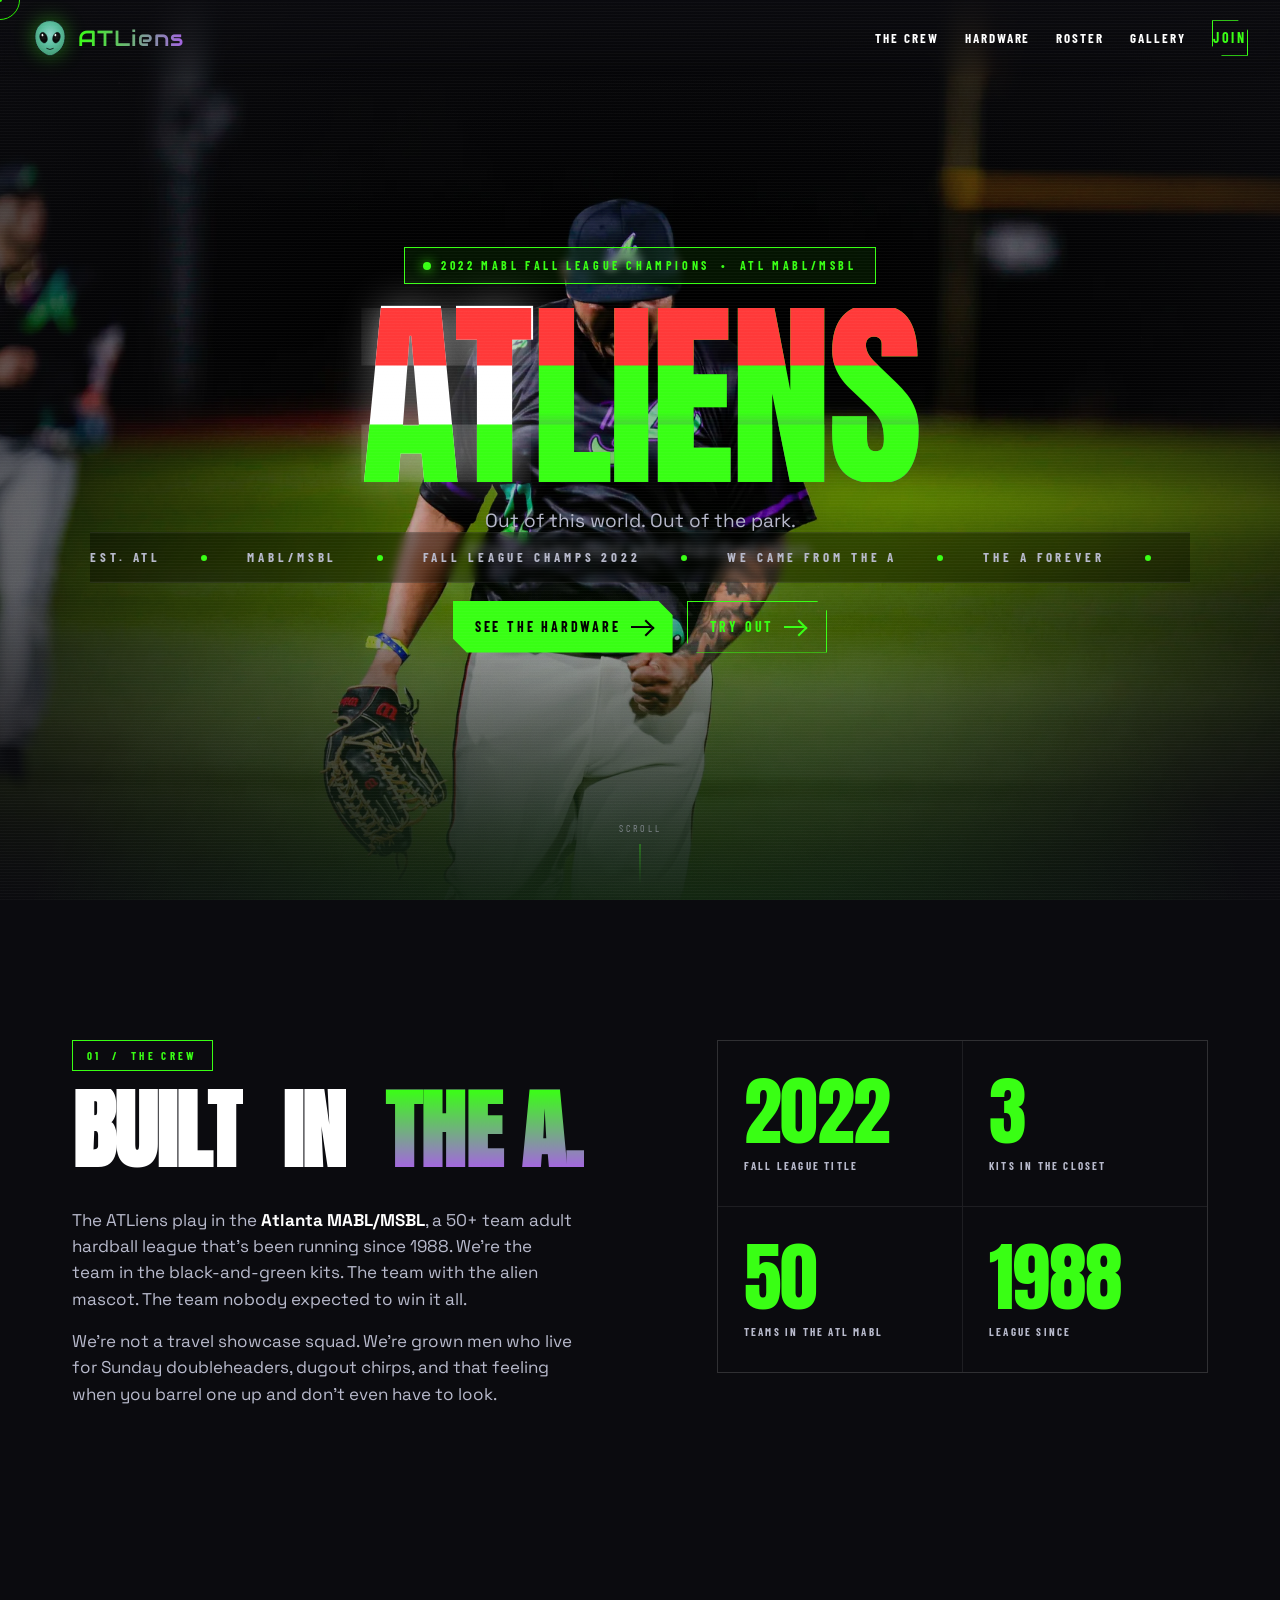
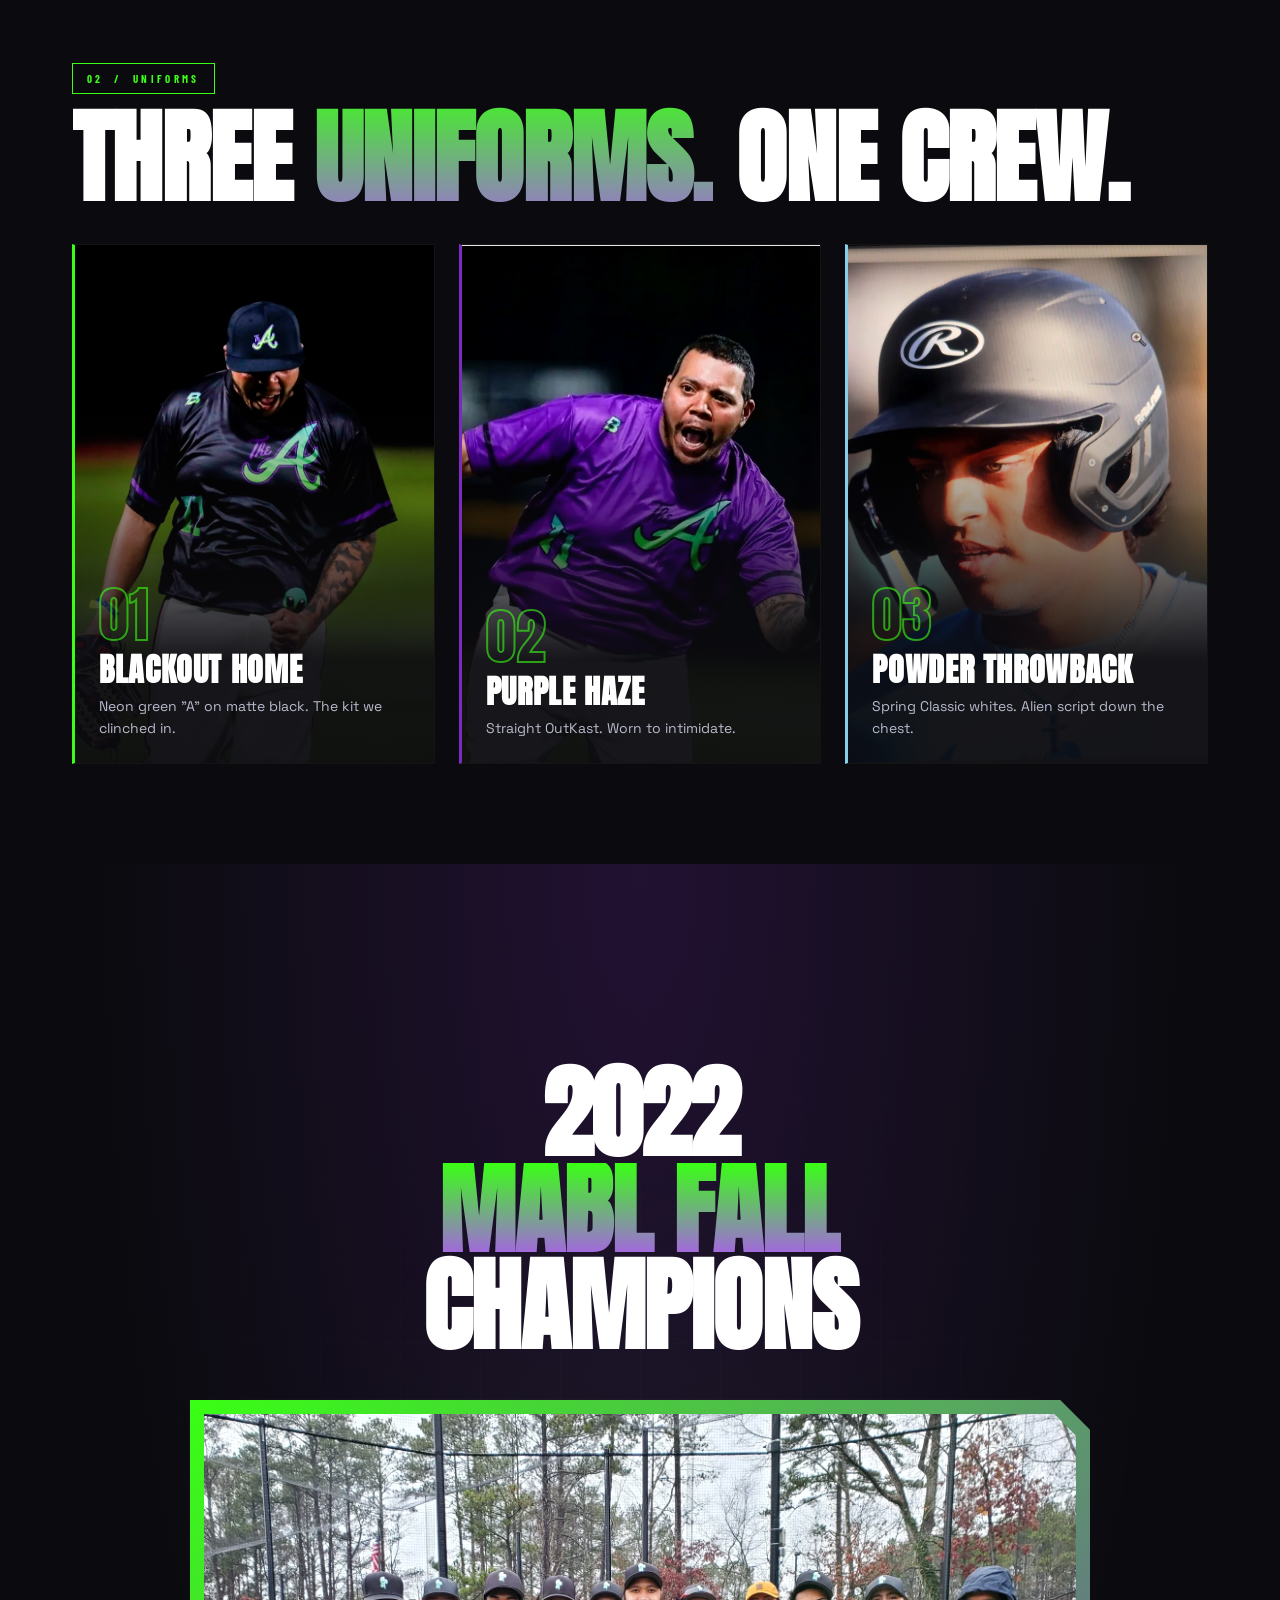
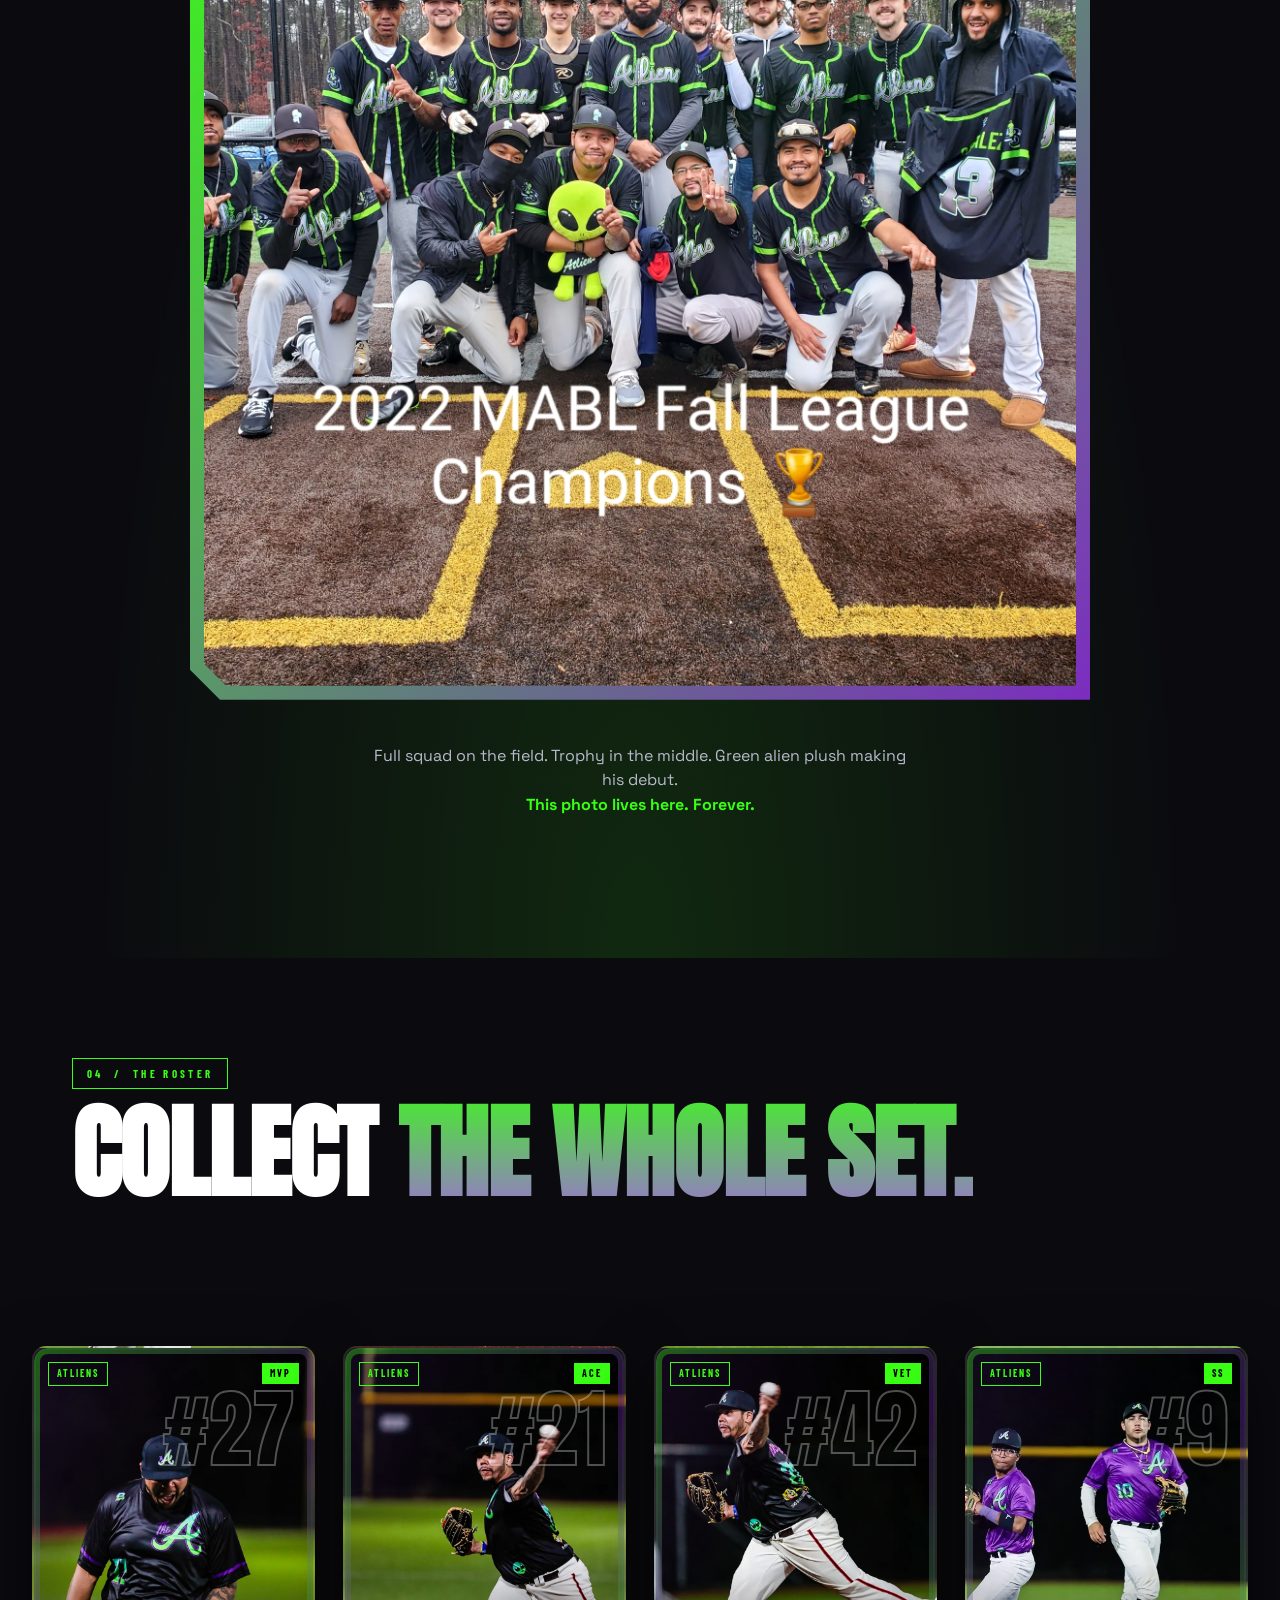
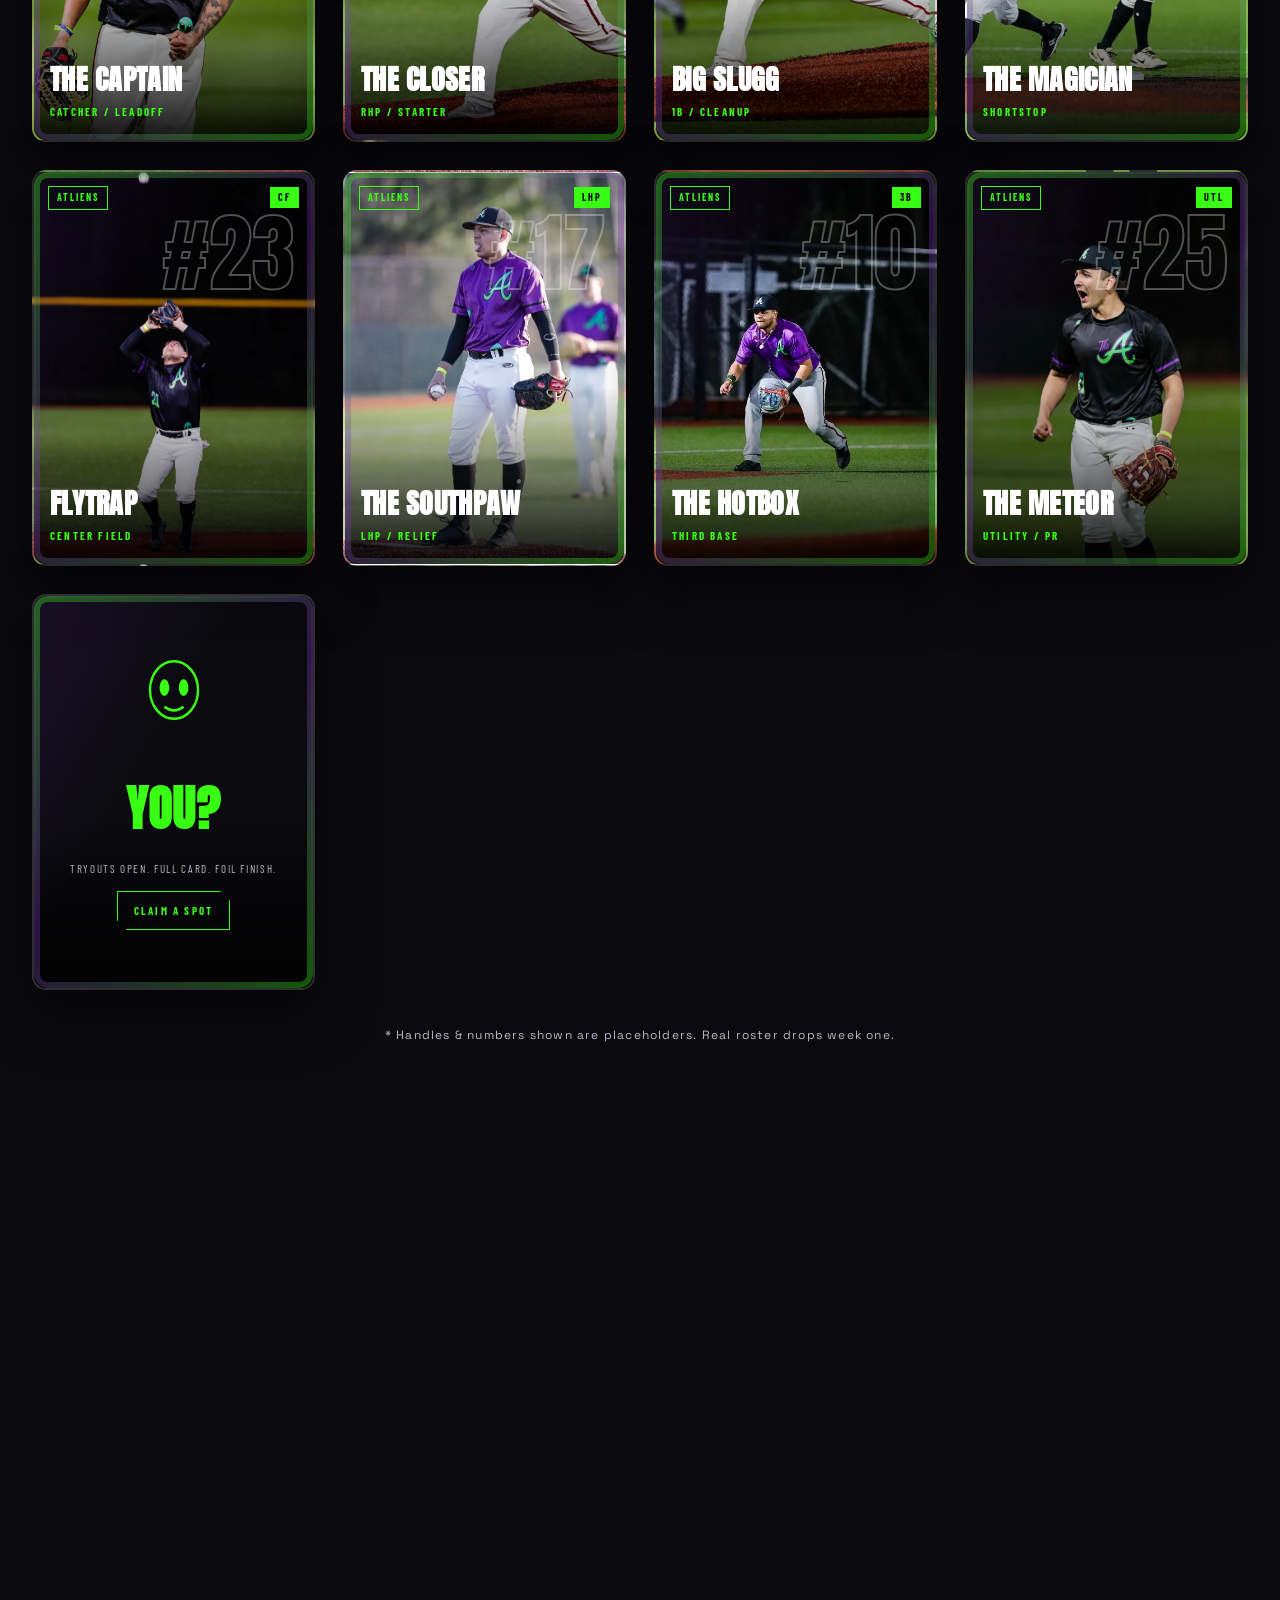
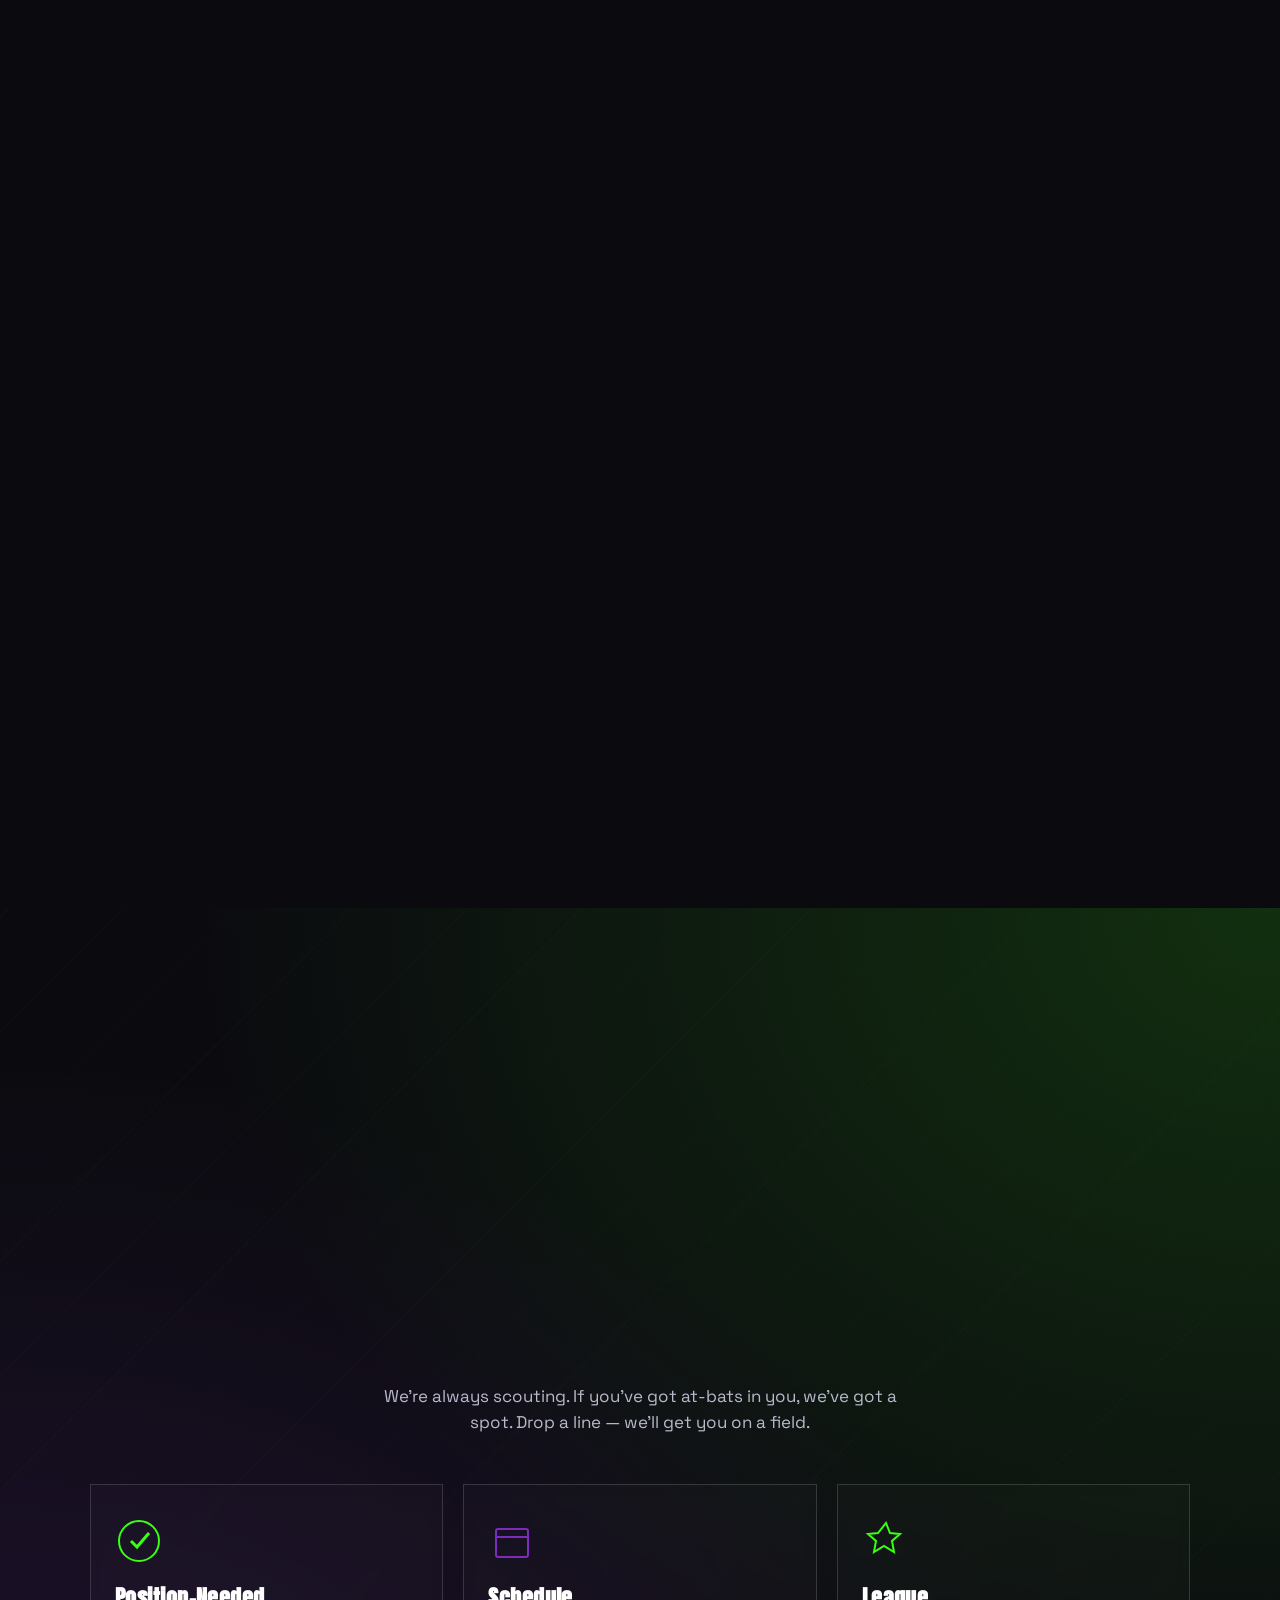
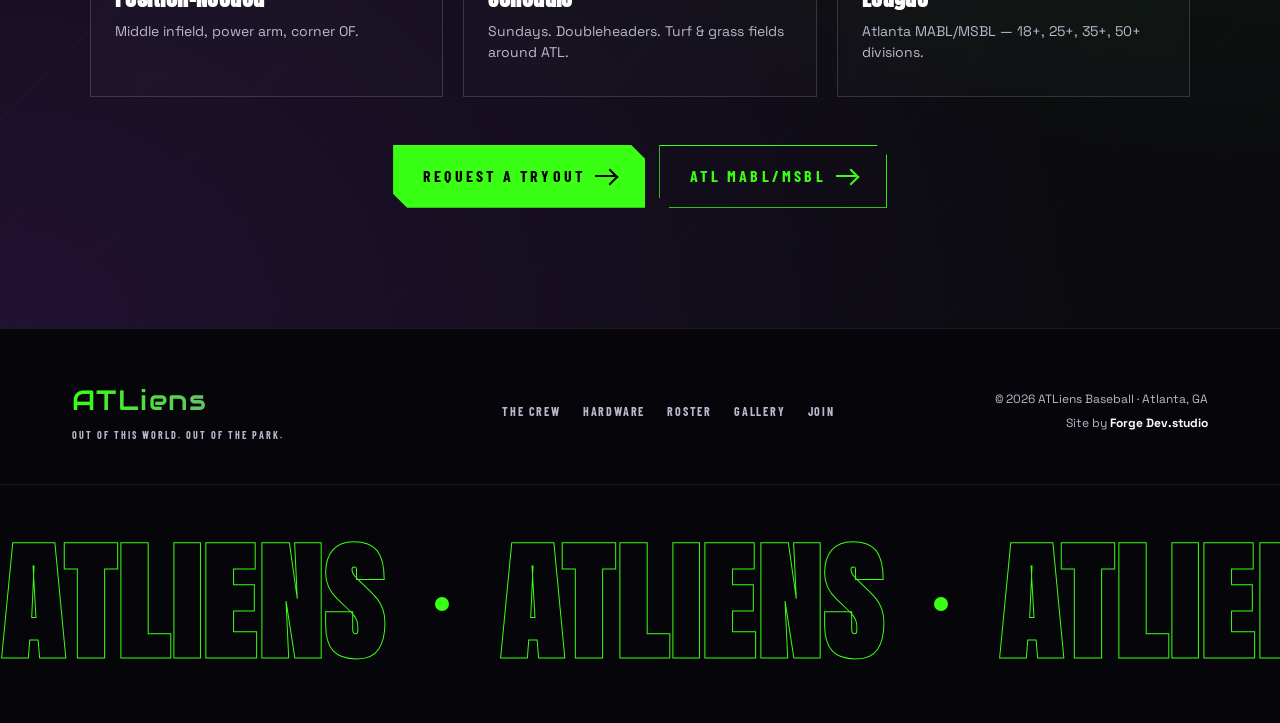
==== commit 2c7d002f: "perf: 94% image weight reduction + WebP/JPG picture fallback - Re-encoded all 24 JPEGs: 57.75MB -> 5" ====
--- a/index.html
+++ b/index.html
@@ -66,7 +66,7 @@
 <link rel="preconnect" href="https://fonts.gstatic.com" crossorigin />
 
 <!-- Preload LCP hero image (first in crossfade stack) -->
-<link rel="preload" as="image" href="assets/img/hype-scream.jpg" fetchpriority="high" />
+<link rel="preload" as="image" href="assets/img/hype-scream.webp" type="image/webp" fetchpriority="high" imagesrcset="assets/img/hype-scream.webp" />
 
 <!-- Preload critical fonts (display=block for Anton title) -->
 <link href="https://fonts.googleapis.com/css2?family=Anton&family=Barlow+Condensed:wght@400;600;700;900&family=Space+Grotesk:wght@400;500;700&family=Audiowide&display=swap" rel="stylesheet" />
@@ -261,11 +261,26 @@
 <!-- ===================== HERO ===================== -->
 <section id="top" class="hero">
   <div class="hero-stack" aria-hidden="true">
-    <picture><img src="assets/img/hype-scream.jpg" alt="" class="hero-img active" loading="eager" fetchpriority="high" width="1920" height="1080"/></picture>
-    <picture><img src="assets/img/hit-contact.jpg" alt="" class="hero-img" width="1920" height="1080"/></picture>
-    <picture><img src="assets/img/fist-pump.jpg" alt="" class="hero-img" width="1920" height="1080"/></picture>
-    <picture><img src="assets/img/outfield-scream.jpg" alt="" class="hero-img" width="1920" height="1080"/></picture>
-    <picture><img src="assets/img/pitcher-delivery.jpg" alt="" class="hero-img" width="1920" height="1080"/></picture>
+    <picture>
+      <source srcset="assets/img/hype-scream.webp" type="image/webp"/>
+      <img src="assets/img/hype-scream.jpg" alt="" class="hero-img active" loading="eager" fetchpriority="high" width="1800" height="1200"/>
+    </picture>
+    <picture>
+      <source srcset="assets/img/hit-contact.webp" type="image/webp"/>
+      <img src="assets/img/hit-contact.jpg" alt="" class="hero-img" loading="lazy" width="1800" height="1200"/>
+    </picture>
+    <picture>
+      <source srcset="assets/img/fist-pump.webp" type="image/webp"/>
+      <img src="assets/img/fist-pump.jpg" alt="" class="hero-img" loading="lazy" width="1800" height="1200"/>
+    </picture>
+    <picture>
+      <source srcset="assets/img/outfield-scream.webp" type="image/webp"/>
+      <img src="assets/img/outfield-scream.jpg" alt="" class="hero-img" loading="lazy" width="1800" height="1200"/>
+    </picture>
+    <picture>
+      <source srcset="assets/img/pitcher-delivery.webp" type="image/webp"/>
+      <img src="assets/img/pitcher-delivery.jpg" alt="" class="hero-img" loading="lazy" width="1800" height="1200"/>
+    </picture>
   </div>
   <div class="hero-vignette"></div>
   <div class="hero-beam"></div>
@@ -355,7 +370,7 @@
 
   <div class="jersey-rail">
     <article class="jersey-card" data-jersey="home">
-      <div class="jersey-img" style="background-image:url('assets/img/black-scream.jpg')"></div>
+      <div class="jersey-img" style="background-image:image-set(url('assets/img/black-scream.webp') type('image/webp'), url('assets/img/black-scream.jpg') type('image/jpeg'))"></div>
       <div class="jersey-meta">
         <span class="jersey-num">01</span>
         <h3>BLACKOUT HOME</h3>
@@ -364,7 +379,7 @@
     </article>
 
     <article class="jersey-card" data-jersey="alt">
-      <div class="jersey-img" style="background-image:url('assets/img/purple-celebrate.jpg')"></div>
+      <div class="jersey-img" style="background-image:image-set(url('assets/img/purple-celebrate.webp') type('image/webp'), url('assets/img/purple-celebrate.jpg') type('image/jpeg'))"></div>
       <div class="jersey-meta">
         <span class="jersey-num">02</span>
         <h3>PURPLE HAZE</h3>
@@ -373,7 +388,7 @@
     </article>
 
     <article class="jersey-card" data-jersey="away">
-      <div class="jersey-img" style="background-image:url('assets/img/powder-helmet.jpg')"></div>
+      <div class="jersey-img" style="background-image:image-set(url('assets/img/powder-helmet.webp') type('image/webp'), url('assets/img/powder-helmet.jpg') type('image/jpeg'))"></div>
       <div class="jersey-meta">
         <span class="jersey-num">03</span>
         <h3>POWDER THROWBACK</h3>
@@ -393,7 +408,10 @@
       <span>CHAMPIONS</span>
     </h2>
     <div class="trophy-photo">
-      <img src="assets/img/champions-2022.jpg" alt="The full ATLiens squad on the field holding the 2022 MABL Fall League Championship trophy, with their green alien plush mascot" loading="lazy" width="1200" height="900"/>
+      <picture>
+        <source srcset="assets/img/champions-2022.webp" type="image/webp"/>
+        <img src="assets/img/champions-2022.jpg" alt="The full ATLiens squad on the field holding the 2022 MABL Fall League Championship trophy, with their green alien plush mascot" loading="lazy" width="1200" height="900"/>
+      </picture>
       <div class="trophy-rays"></div>
     </div>
     <p class="trophy-caption">
@@ -415,7 +433,7 @@
     <!-- card template repeated -->
     <article class="bball-card" tabindex="0">
       <div class="bball-inner">
-        <div class="bball-front" style="--img:url('assets/img/hype-scream.jpg')">
+        <div class="bball-front" style="--img:image-set(url('assets/img/hype-scream.webp') type('image/webp'), url('assets/img/hype-scream.jpg') type('image/jpeg'))">
           <div class="holo"></div>
           <div class="card-head">
             <span class="card-team">ATLIENS</span>
@@ -442,7 +460,7 @@
 
     <article class="bball-card" tabindex="0">
       <div class="bball-inner">
-        <div class="bball-front" style="--img:url('assets/img/pitcher-delivery.jpg')">
+        <div class="bball-front" style="--img:image-set(url('assets/img/pitcher-delivery.webp') type('image/webp'), url('assets/img/pitcher-delivery.jpg') type('image/jpeg'))">
           <div class="holo"></div>
           <div class="card-head"><span class="card-team">ATLIENS</span><span class="card-rookie">ACE</span></div>
           <div class="card-num">#21</div>
@@ -466,7 +484,7 @@
 
     <article class="bball-card" tabindex="0">
       <div class="bball-inner">
-        <div class="bball-front" style="--img:url('assets/img/fist-pump.jpg')">
+        <div class="bball-front" style="--img:image-set(url('assets/img/fist-pump.webp') type('image/webp'), url('assets/img/fist-pump.jpg') type('image/jpeg'))">
           <div class="holo"></div>
           <div class="card-head"><span class="card-team">ATLIENS</span><span class="card-rookie">VET</span></div>
           <div class="card-num">#42</div>
@@ -490,7 +508,7 @@
 
     <article class="bball-card" tabindex="0">
       <div class="bball-inner">
-        <div class="bball-front" style="--img:url('assets/img/purple-double.jpg')">
+        <div class="bball-front" style="--img:image-set(url('assets/img/purple-double.webp') type('image/webp'), url('assets/img/purple-double.jpg') type('image/jpeg'))">
           <div class="holo"></div>
           <div class="card-head"><span class="card-team">ATLIENS</span><span class="card-rookie">SS</span></div>
           <div class="card-num">#9</div>
@@ -514,7 +532,7 @@
 
     <article class="bball-card" tabindex="0">
       <div class="bball-inner">
-        <div class="bball-front" style="--img:url('assets/img/outfield-catch.jpg')">
+        <div class="bball-front" style="--img:image-set(url('assets/img/outfield-catch.webp') type('image/webp'), url('assets/img/outfield-catch.jpg') type('image/jpeg'))">
           <div class="holo"></div>
           <div class="card-head"><span class="card-team">ATLIENS</span><span class="card-rookie">CF</span></div>
           <div class="card-num">#23</div>
@@ -538,7 +556,7 @@
 
     <article class="bball-card" tabindex="0">
       <div class="bball-inner">
-        <div class="bball-front" style="--img:url('assets/img/pitcher-purple-night.jpg')">
+        <div class="bball-front" style="--img:image-set(url('assets/img/pitcher-purple-night.webp') type('image/webp'), url('assets/img/pitcher-purple-night.jpg') type('image/jpeg'))">
           <div class="holo"></div>
           <div class="card-head"><span class="card-team">ATLIENS</span><span class="card-rookie">LHP</span></div>
           <div class="card-num">#17</div>
@@ -562,7 +580,7 @@
 
     <article class="bball-card" tabindex="0">
       <div class="bball-inner">
-        <div class="bball-front" style="--img:url('assets/img/purple-fielding.jpg')">
+        <div class="bball-front" style="--img:image-set(url('assets/img/purple-fielding.webp') type('image/webp'), url('assets/img/purple-fielding.jpg') type('image/jpeg'))">
           <div class="holo"></div>
           <div class="card-head"><span class="card-team">ATLIENS</span><span class="card-rookie">3B</span></div>
           <div class="card-num">#10</div>
@@ -586,7 +604,7 @@
 
     <article class="bball-card" tabindex="0">
       <div class="bball-inner">
-        <div class="bball-front" style="--img:url('assets/img/purple-slide.jpg')">
+        <div class="bball-front" style="--img:image-set(url('assets/img/purple-slide.webp') type('image/webp'), url('assets/img/purple-slide.jpg') type('image/jpeg'))">
           <div class="holo"></div>
           <div class="card-head"><span class="card-team">ATLIENS</span><span class="card-rookie">UTL</span></div>
           <div class="card-num">#25</div>
@@ -642,18 +660,18 @@
   </div>
 
   <div class="gal-grid">
-    <figure class="gal tall"><img src="assets/img/pitcher-followthrough.jpg" alt="ATLiens pitcher finishing his delivery under the lights" loading="lazy" width="800" height="1000"/></figure>
-    <figure class="gal"><img src="assets/img/hit-contact.jpg" alt="ATLiens batter making contact at the plate in a night game" loading="lazy" width="800" height="600"/></figure>
-    <figure class="gal"><img src="assets/img/outfield-scream.jpg" alt="ATLiens outfielder celebrating a defensive play" loading="lazy" width="800" height="600"/></figure>
-    <figure class="gal wide"><img src="assets/img/double-play.jpg" alt="ATLiens infielder turning a double play at second base" loading="lazy" width="1600" height="800"/></figure>
-    <figure class="gal"><img src="assets/img/pitcher-night.jpg" alt="ATLiens pitcher delivering a fastball at night" loading="lazy" width="800" height="600"/></figure>
-    <figure class="gal tall"><img src="assets/img/black-scream.jpg" alt="ATLiens player in black kit celebrating after a play" loading="lazy" width="800" height="1000"/></figure>
-    <figure class="gal"><img src="assets/img/huddle-27.jpg" alt="ATLiens number 27 in dugout huddle with teammates" loading="lazy" width="800" height="600"/></figure>
-    <figure class="gal"><img src="assets/img/florida-team.jpg" alt="Full ATLiens roster in powder blue kits at the MSBL Fall Classic in Florida" loading="lazy" width="800" height="600"/></figure>
-    <figure class="gal wide"><img src="assets/img/purple-celebrate.jpg" alt="ATLiens player in purple jersey screaming in celebration after scoring" loading="lazy" width="1600" height="800"/></figure>
-    <figure class="gal"><img src="assets/img/pitcher-day.jpg" alt="ATLiens pitcher in day game warming up on the mound" loading="lazy" width="800" height="600"/></figure>
-    <figure class="gal"><img src="assets/img/hype-fist-green.jpg" alt="ATLiens player fist-pumping in the neon-green home kit" loading="lazy" width="800" height="600"/></figure>
-    <figure class="gal"><img src="assets/img/two-up-blue.jpg" alt="Two ATLiens players taking a selfie in powder blue kits" loading="lazy" width="800" height="600"/></figure>
+    <figure class="gal tall"><picture><source srcset="assets/img/pitcher-followthrough.webp" type="image/webp"/><img src="assets/img/pitcher-followthrough.jpg" alt="ATLiens pitcher finishing his delivery under the lights" loading="lazy" width="800" height="1000"/></picture></figure>
+    <figure class="gal"><picture><source srcset="assets/img/hit-contact.webp" type="image/webp"/><img src="assets/img/hit-contact.jpg" alt="ATLiens batter making contact at the plate in a night game" loading="lazy" width="800" height="600"/></picture></figure>
+    <figure class="gal"><picture><source srcset="assets/img/outfield-scream.webp" type="image/webp"/><img src="assets/img/outfield-scream.jpg" alt="ATLiens outfielder celebrating a defensive play" loading="lazy" width="800" height="600"/></picture></figure>
+    <figure class="gal wide"><picture><source srcset="assets/img/double-play.webp" type="image/webp"/><img src="assets/img/double-play.jpg" alt="ATLiens infielder turning a double play at second base" loading="lazy" width="1600" height="800"/></picture></figure>
+    <figure class="gal"><picture><source srcset="assets/img/pitcher-night.webp" type="image/webp"/><img src="assets/img/pitcher-night.jpg" alt="ATLiens pitcher delivering a fastball at night" loading="lazy" width="800" height="600"/></picture></figure>
+    <figure class="gal tall"><picture><source srcset="assets/img/black-scream.webp" type="image/webp"/><img src="assets/img/black-scream.jpg" alt="ATLiens player in black kit celebrating after a play" loading="lazy" width="800" height="1000"/></picture></figure>
+    <figure class="gal"><picture><source srcset="assets/img/huddle-27.webp" type="image/webp"/><img src="assets/img/huddle-27.jpg" alt="ATLiens number 27 in dugout huddle with teammates" loading="lazy" width="800" height="600"/></picture></figure>
+    <figure class="gal"><picture><source srcset="assets/img/florida-team.webp" type="image/webp"/><img src="assets/img/florida-team.jpg" alt="Full ATLiens roster in powder blue kits at the MSBL Fall Classic in Florida" loading="lazy" width="800" height="600"/></picture></figure>
+    <figure class="gal wide"><picture><source srcset="assets/img/purple-celebrate.webp" type="image/webp"/><img src="assets/img/purple-celebrate.jpg" alt="ATLiens player in purple jersey screaming in celebration after scoring" loading="lazy" width="1600" height="800"/></picture></figure>
+    <figure class="gal"><picture><source srcset="assets/img/pitcher-day.webp" type="image/webp"/><img src="assets/img/pitcher-day.jpg" alt="ATLiens pitcher in day game warming up on the mound" loading="lazy" width="800" height="600"/></picture></figure>
+    <figure class="gal"><picture><source srcset="assets/img/hype-fist-green.webp" type="image/webp"/><img src="assets/img/hype-fist-green.jpg" alt="ATLiens player fist-pumping in the neon-green home kit" loading="lazy" width="800" height="600"/></picture></figure>
+    <figure class="gal"><picture><source srcset="assets/img/two-up-blue.webp" type="image/webp"/><img src="assets/img/two-up-blue.jpg" alt="Two ATLiens players taking a selfie in powder blue kits" loading="lazy" width="800" height="600"/></picture></figure>
   </div>
 </section>
 
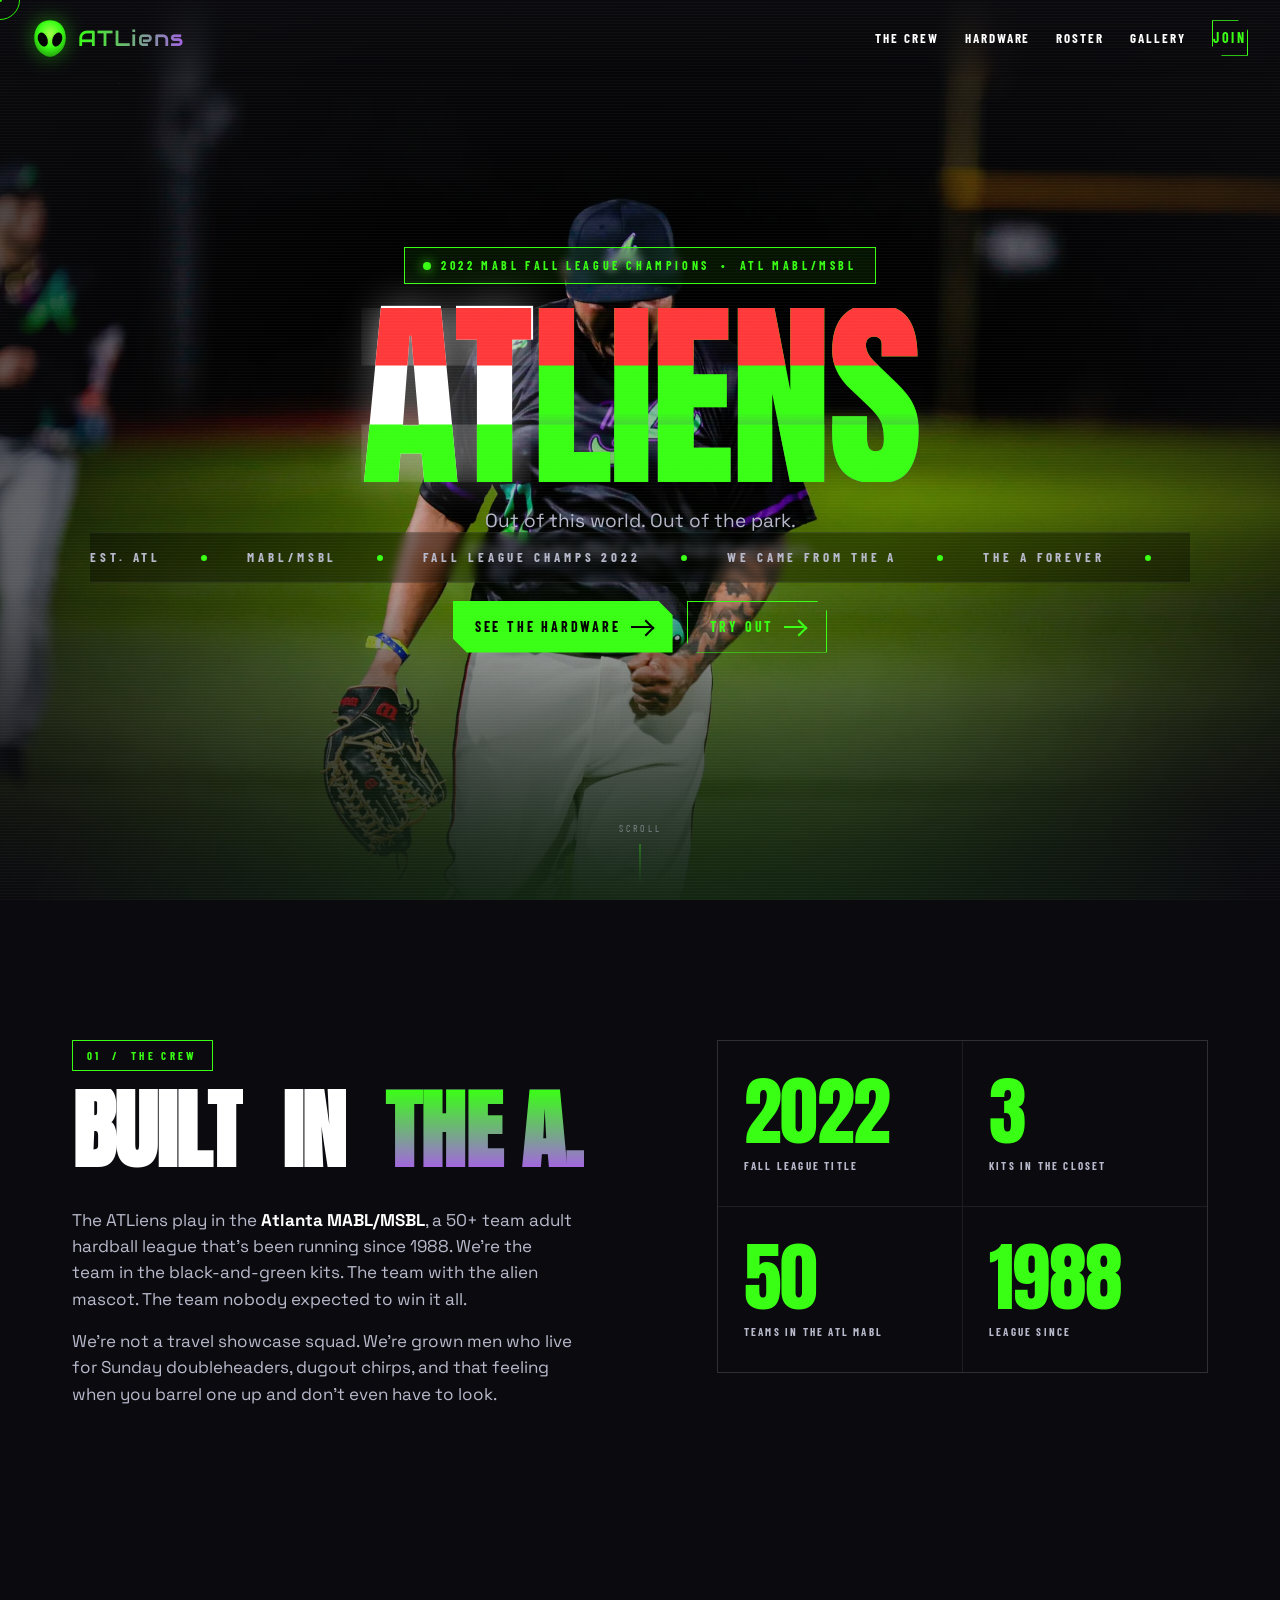
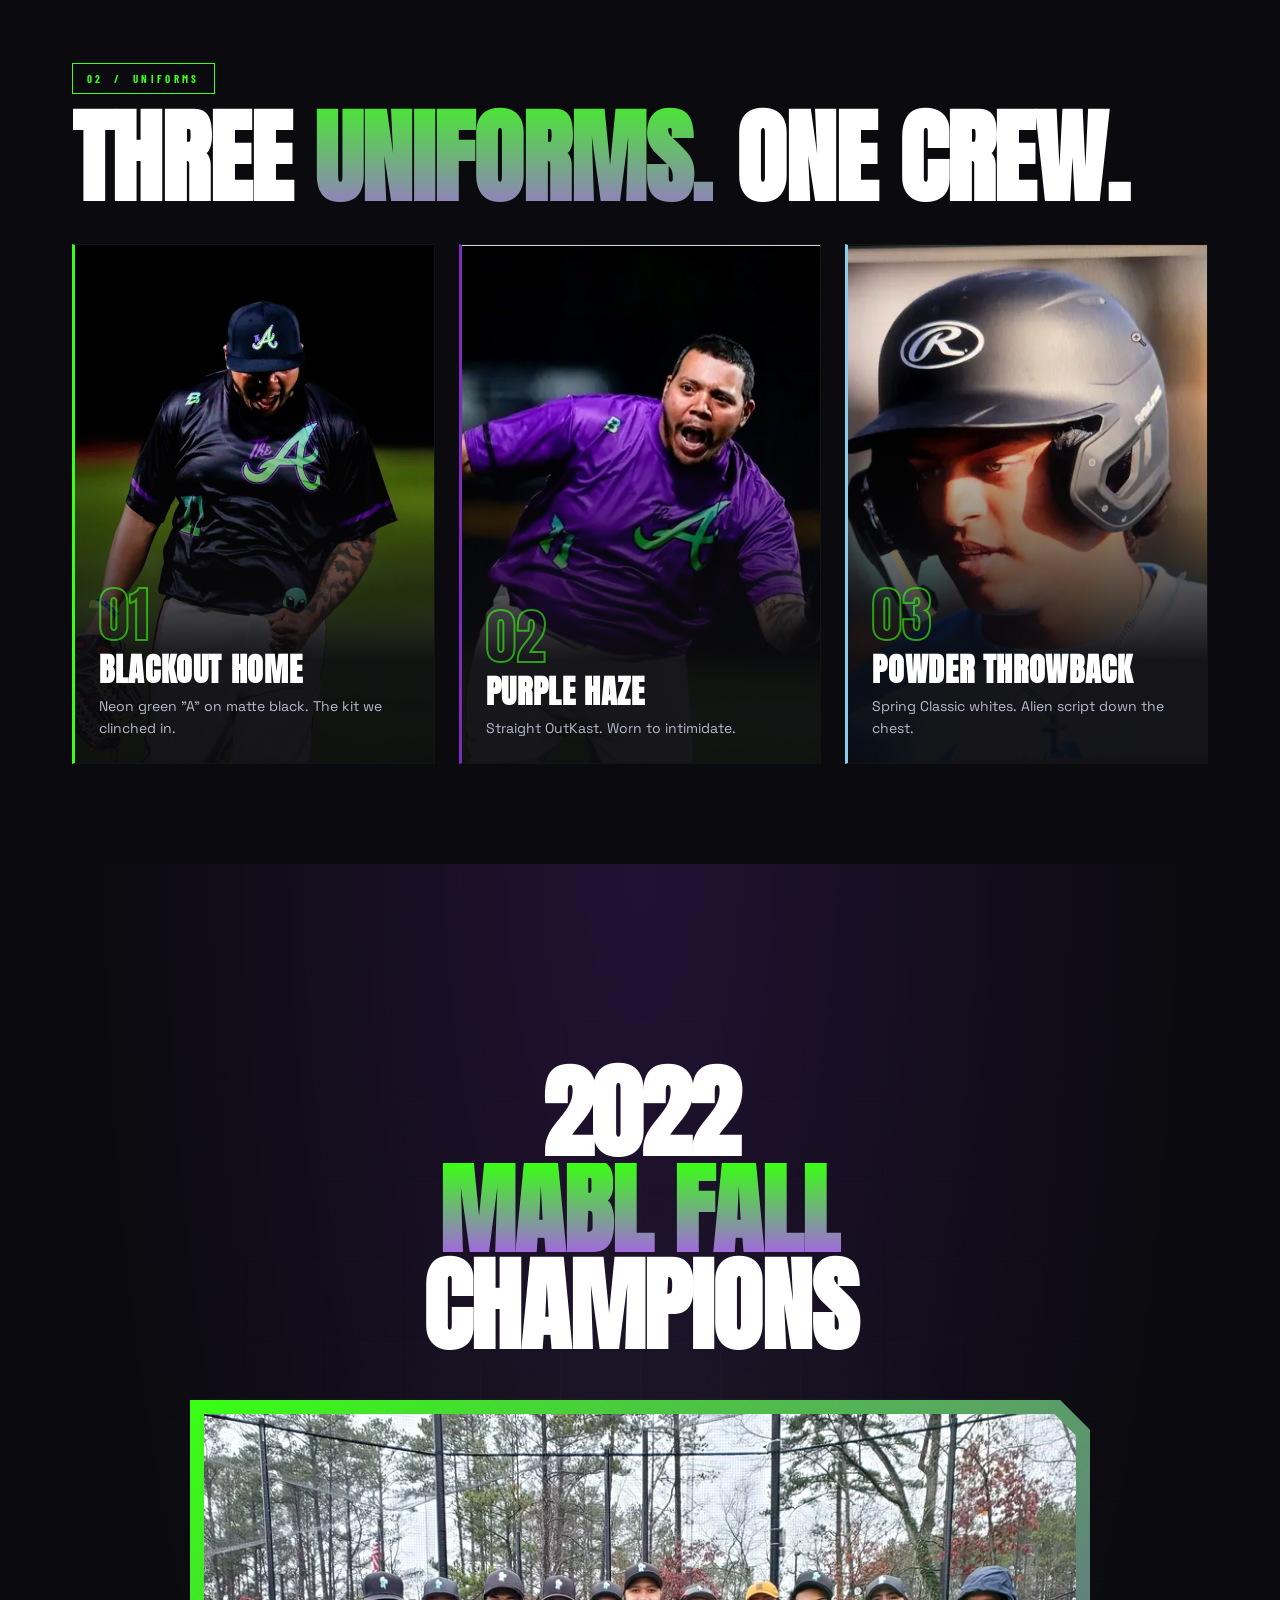
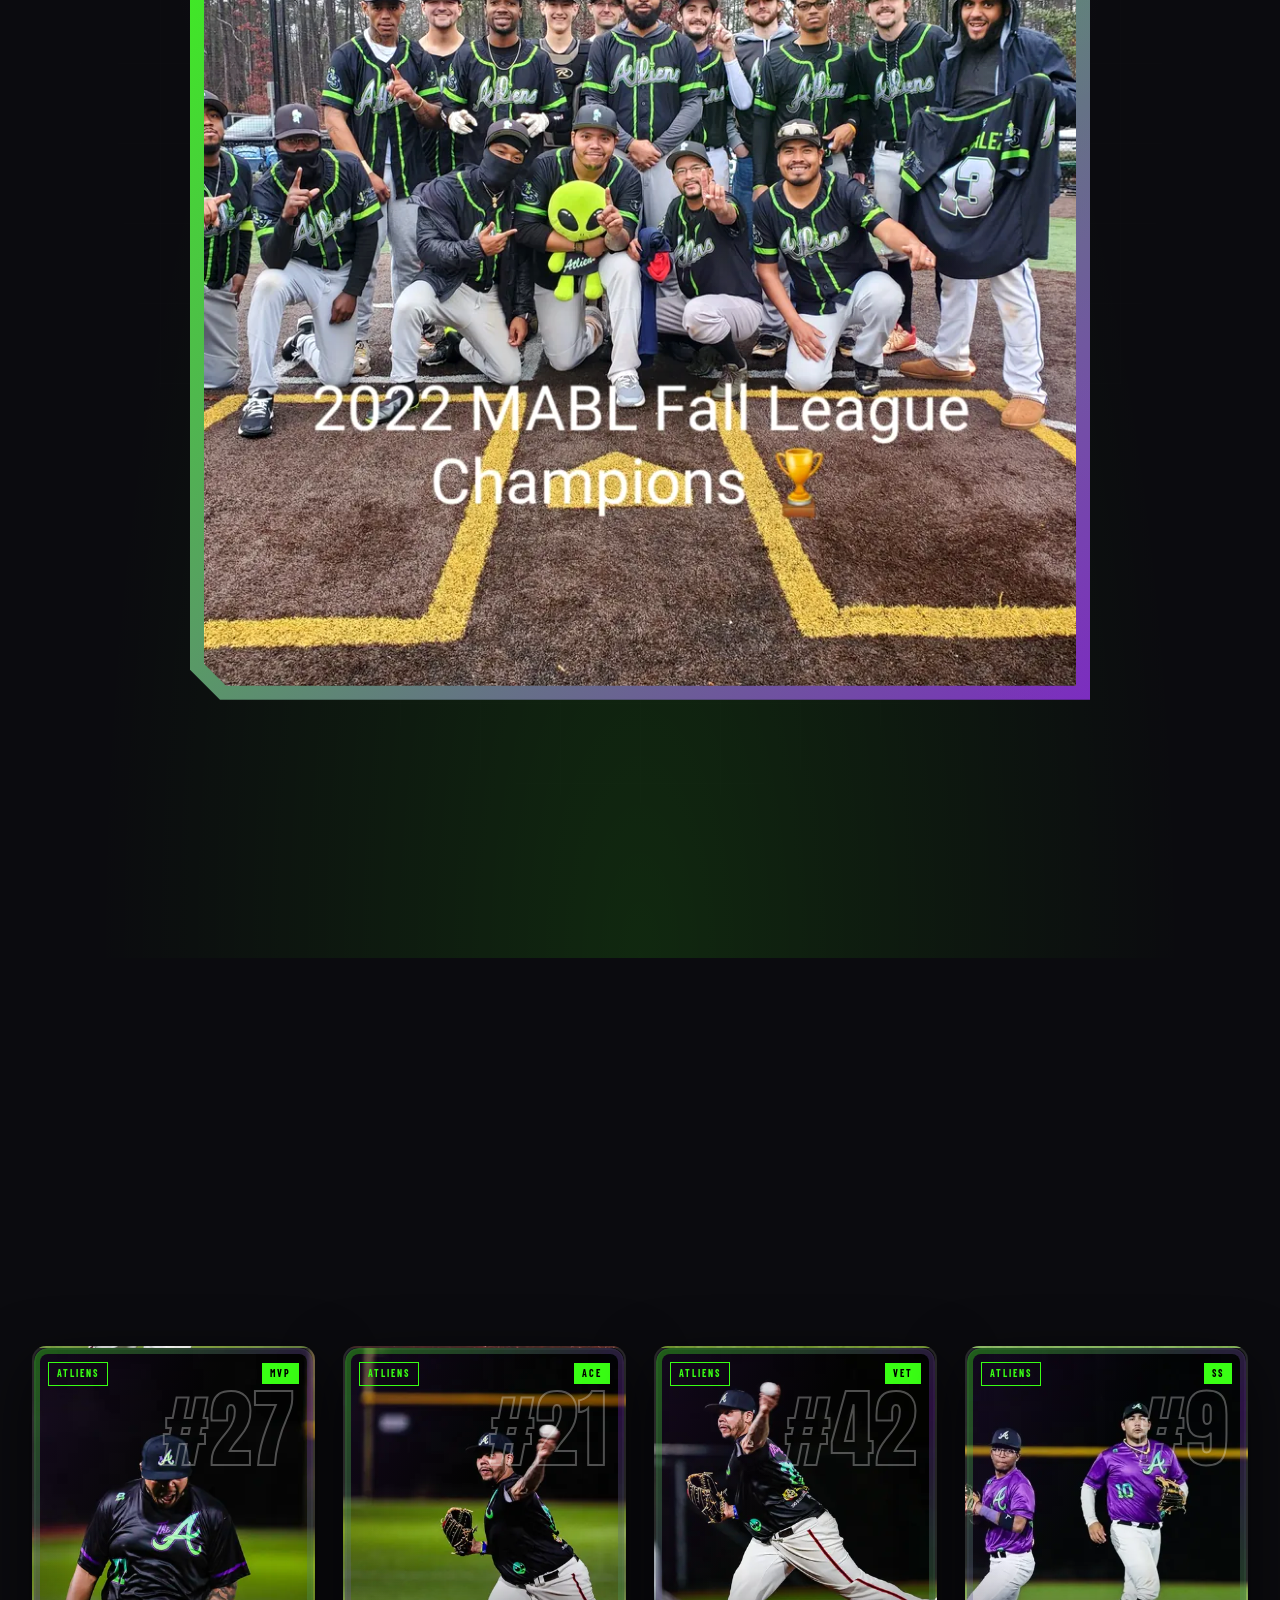
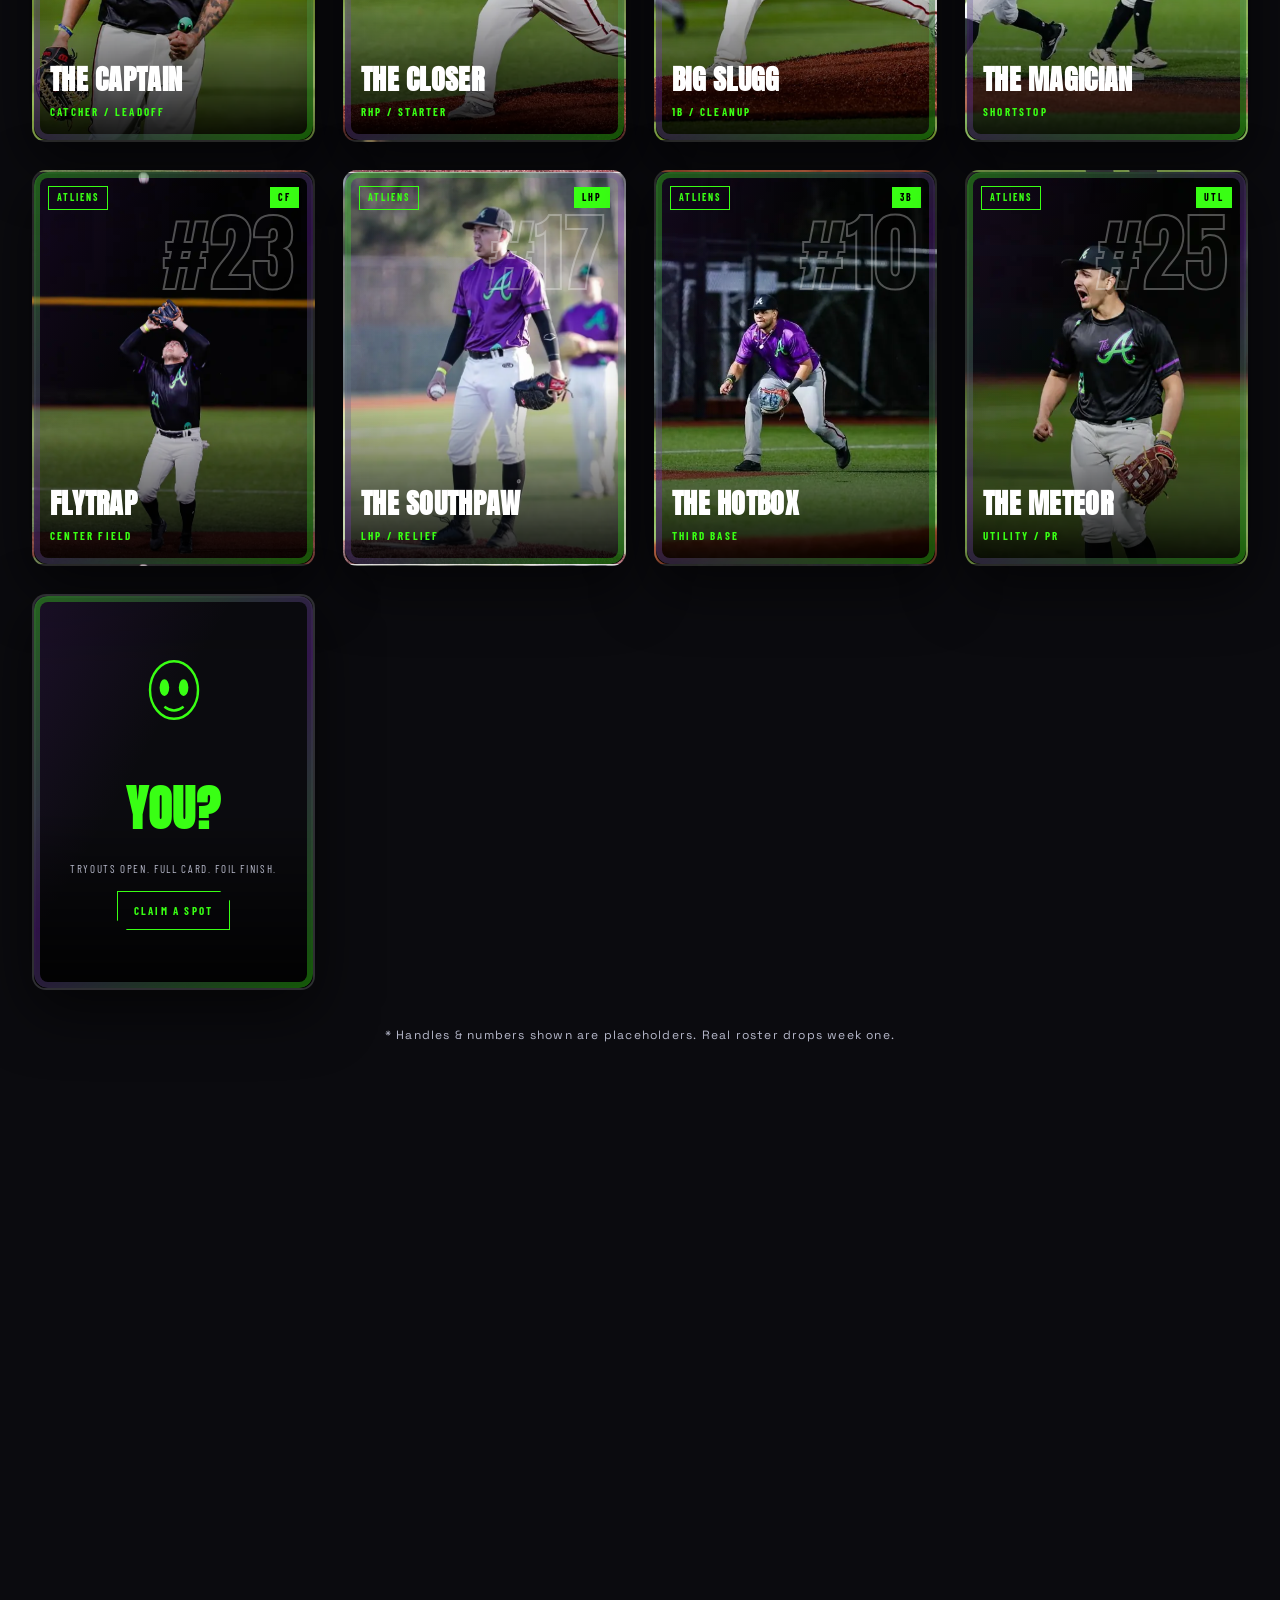
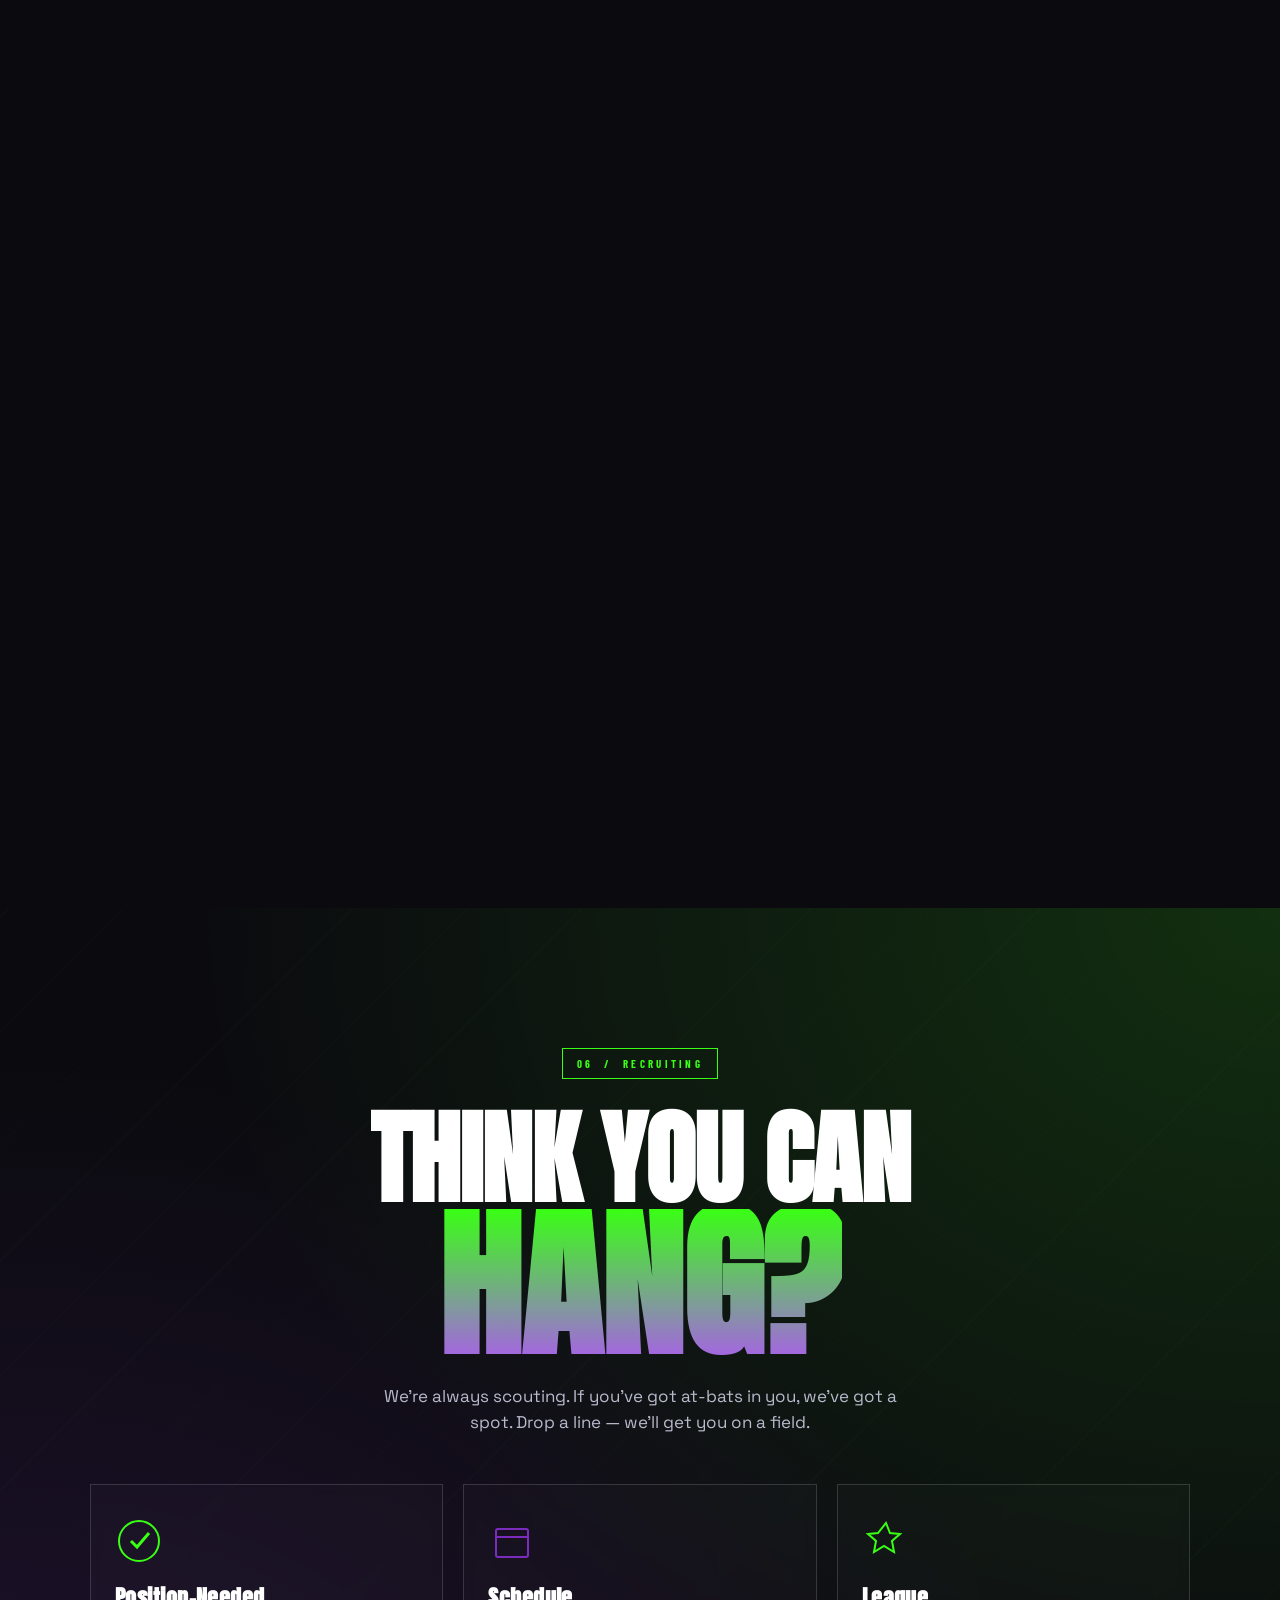
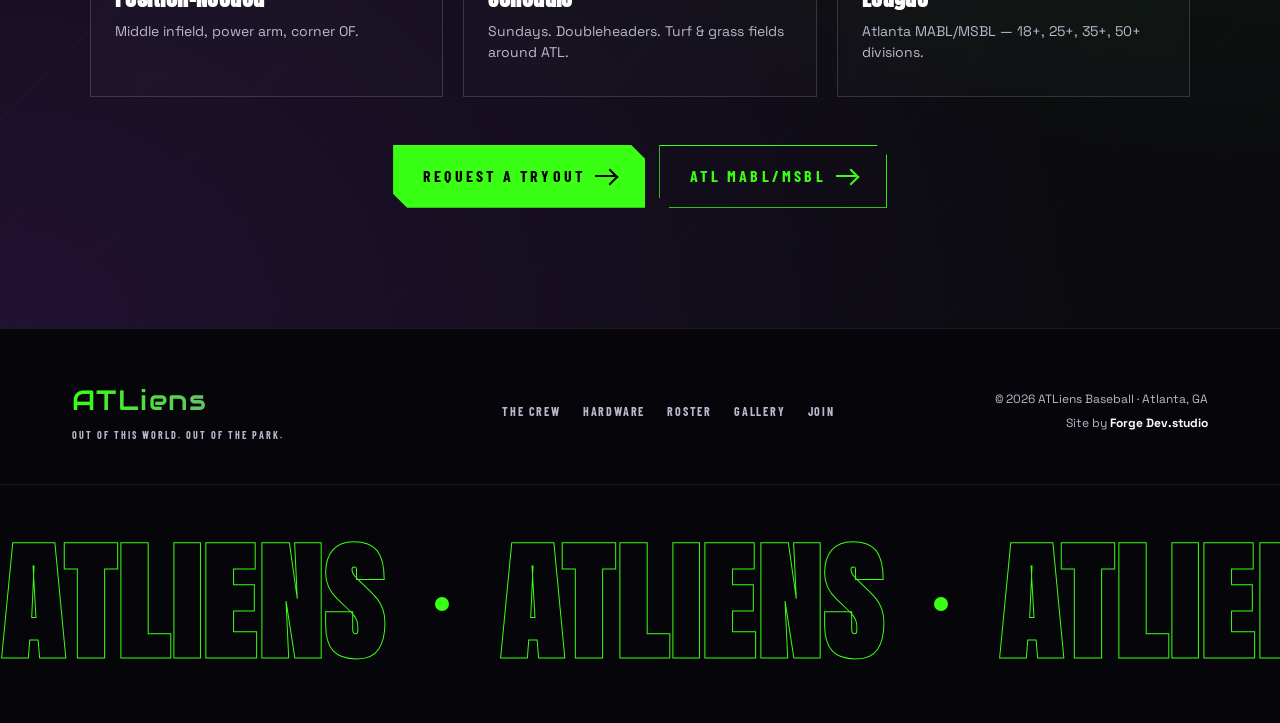
==== commit 76946b18: "perf+design: mobile perf pass + classic big-eyed green alien Mobile performance: - 900px mobile imag" ====
--- a/index.html
+++ b/index.html
@@ -66,7 +66,7 @@
 <link rel="preconnect" href="https://fonts.gstatic.com" crossorigin />
 
 <!-- Preload LCP hero image (first in crossfade stack) -->
-<link rel="preload" as="image" href="assets/img/hype-scream.webp" type="image/webp" fetchpriority="high" imagesrcset="assets/img/hype-scream.webp" />
+<link rel="preload" as="image" href="assets/img/hype-scream-m.webp" type="image/webp" fetchpriority="high" imagesrcset="assets/img/hype-scream-m.webp 900w, assets/img/hype-scream.webp 1800w" imagesizes="100vw" />
 
 <!-- Preload critical fonts (display=block for Anton title) -->
 <link href="https://fonts.googleapis.com/css2?family=Anton&family=Barlow+Condensed:wght@400;600;700;900&family=Space+Grotesk:wght@400;500;700&family=Audiowide&display=swap" rel="stylesheet" />
@@ -262,24 +262,24 @@
 <section id="top" class="hero">
   <div class="hero-stack" aria-hidden="true">
     <picture>
-      <source srcset="assets/img/hype-scream.webp" type="image/webp"/>
-      <img src="assets/img/hype-scream.jpg" alt="" class="hero-img active" loading="eager" fetchpriority="high" width="1800" height="1200"/>
+      <source type="image/webp" srcset="assets/img/hype-scream-m.webp 900w, assets/img/hype-scream.webp 1800w" sizes="(max-width: 768px) 100vw, 50vw"/>
+      <img srcset="assets/img/hype-scream-m.jpg 900w, assets/img/hype-scream.jpg 1800w" sizes="(max-width: 768px) 100vw, 50vw" src="assets/img/hype-scream.jpg" alt="" class="hero-img active" loading="eager" fetchpriority="high" width="1800" height="1200"/>
     </picture>
     <picture>
-      <source srcset="assets/img/hit-contact.webp" type="image/webp"/>
-      <img src="assets/img/hit-contact.jpg" alt="" class="hero-img" loading="lazy" width="1800" height="1200"/>
+      <source type="image/webp" srcset="assets/img/hit-contact-m.webp 900w, assets/img/hit-contact.webp 1800w" sizes="(max-width: 768px) 100vw, 50vw"/>
+      <img srcset="assets/img/hit-contact-m.jpg 900w, assets/img/hit-contact.jpg 1800w" sizes="(max-width: 768px) 100vw, 50vw" src="assets/img/hit-contact.jpg" alt="" class="hero-img" loading="lazy" width="1800" height="1200"/>
     </picture>
     <picture>
-      <source srcset="assets/img/fist-pump.webp" type="image/webp"/>
-      <img src="assets/img/fist-pump.jpg" alt="" class="hero-img" loading="lazy" width="1800" height="1200"/>
+      <source type="image/webp" srcset="assets/img/fist-pump-m.webp 900w, assets/img/fist-pump.webp 1800w" sizes="(max-width: 768px) 100vw, 50vw"/>
+      <img srcset="assets/img/fist-pump-m.jpg 900w, assets/img/fist-pump.jpg 1800w" sizes="(max-width: 768px) 100vw, 50vw" src="assets/img/fist-pump.jpg" alt="" class="hero-img" loading="lazy" width="1800" height="1200"/>
     </picture>
     <picture>
-      <source srcset="assets/img/outfield-scream.webp" type="image/webp"/>
-      <img src="assets/img/outfield-scream.jpg" alt="" class="hero-img" loading="lazy" width="1800" height="1200"/>
+      <source type="image/webp" srcset="assets/img/outfield-scream-m.webp 900w, assets/img/outfield-scream.webp 1800w" sizes="(max-width: 768px) 100vw, 50vw"/>
+      <img srcset="assets/img/outfield-scream-m.jpg 900w, assets/img/outfield-scream.jpg 1800w" sizes="(max-width: 768px) 100vw, 50vw" src="assets/img/outfield-scream.jpg" alt="" class="hero-img" loading="lazy" width="1800" height="1200"/>
     </picture>
     <picture>
-      <source srcset="assets/img/pitcher-delivery.webp" type="image/webp"/>
-      <img src="assets/img/pitcher-delivery.jpg" alt="" class="hero-img" loading="lazy" width="1800" height="1200"/>
+      <source type="image/webp" srcset="assets/img/pitcher-delivery-m.webp 900w, assets/img/pitcher-delivery.webp 1800w" sizes="(max-width: 768px) 100vw, 50vw"/>
+      <img srcset="assets/img/pitcher-delivery-m.jpg 900w, assets/img/pitcher-delivery.jpg 1800w" sizes="(max-width: 768px) 100vw, 50vw" src="assets/img/pitcher-delivery.jpg" alt="" class="hero-img" loading="lazy" width="1800" height="1200"/>
     </picture>
   </div>
   <div class="hero-vignette"></div>
@@ -370,7 +370,7 @@
 
   <div class="jersey-rail">
     <article class="jersey-card" data-jersey="home">
-      <div class="jersey-img" style="background-image:image-set(url('assets/img/black-scream.webp') type('image/webp'), url('assets/img/black-scream.jpg') type('image/jpeg'))"></div>
+      <div class="jersey-img" style="background-image:image-set(url('assets/img/black-scream-m.webp') type('image/webp'), url('assets/img/black-scream-m.jpg') type('image/jpeg'))"></div>
       <div class="jersey-meta">
         <span class="jersey-num">01</span>
         <h3>BLACKOUT HOME</h3>
@@ -379,7 +379,7 @@
     </article>
 
     <article class="jersey-card" data-jersey="alt">
-      <div class="jersey-img" style="background-image:image-set(url('assets/img/purple-celebrate.webp') type('image/webp'), url('assets/img/purple-celebrate.jpg') type('image/jpeg'))"></div>
+      <div class="jersey-img" style="background-image:image-set(url('assets/img/purple-celebrate-m.webp') type('image/webp'), url('assets/img/purple-celebrate-m.jpg') type('image/jpeg'))"></div>
       <div class="jersey-meta">
         <span class="jersey-num">02</span>
         <h3>PURPLE HAZE</h3>
@@ -388,7 +388,7 @@
     </article>
 
     <article class="jersey-card" data-jersey="away">
-      <div class="jersey-img" style="background-image:image-set(url('assets/img/powder-helmet.webp') type('image/webp'), url('assets/img/powder-helmet.jpg') type('image/jpeg'))"></div>
+      <div class="jersey-img" style="background-image:image-set(url('assets/img/powder-helmet-m.webp') type('image/webp'), url('assets/img/powder-helmet-m.jpg') type('image/jpeg'))"></div>
       <div class="jersey-meta">
         <span class="jersey-num">03</span>
         <h3>POWDER THROWBACK</h3>
@@ -409,8 +409,8 @@
     </h2>
     <div class="trophy-photo">
       <picture>
-        <source srcset="assets/img/champions-2022.webp" type="image/webp"/>
-        <img src="assets/img/champions-2022.jpg" alt="The full ATLiens squad on the field holding the 2022 MABL Fall League Championship trophy, with their green alien plush mascot" loading="lazy" width="1200" height="900"/>
+        <source type="image/webp" srcset="assets/img/champions-2022-m.webp 900w, assets/img/champions-2022.webp 1800w" sizes="(max-width: 768px) 100vw, 50vw"/>
+        <img srcset="assets/img/champions-2022-m.jpg 900w, assets/img/champions-2022.jpg 1800w" sizes="(max-width: 768px) 100vw, 50vw" src="assets/img/champions-2022.jpg" alt="The full ATLiens squad on the field holding the 2022 MABL Fall League Championship trophy, with their green alien plush mascot" loading="lazy" width="1200" height="900"/>
       </picture>
       <div class="trophy-rays"></div>
     </div>
@@ -433,7 +433,7 @@
     <!-- card template repeated -->
     <article class="bball-card" tabindex="0">
       <div class="bball-inner">
-        <div class="bball-front" style="--img:image-set(url('assets/img/hype-scream.webp') type('image/webp'), url('assets/img/hype-scream.jpg') type('image/jpeg'))">
+        <div class="bball-front" style="--img:image-set(url('assets/img/hype-scream-m.webp') type('image/webp'), url('assets/img/hype-scream-m.jpg') type('image/jpeg'))">
           <div class="holo"></div>
           <div class="card-head">
             <span class="card-team">ATLIENS</span>
@@ -460,7 +460,7 @@
 
     <article class="bball-card" tabindex="0">
       <div class="bball-inner">
-        <div class="bball-front" style="--img:image-set(url('assets/img/pitcher-delivery.webp') type('image/webp'), url('assets/img/pitcher-delivery.jpg') type('image/jpeg'))">
+        <div class="bball-front" style="--img:image-set(url('assets/img/pitcher-delivery-m.webp') type('image/webp'), url('assets/img/pitcher-delivery-m.jpg') type('image/jpeg'))">
           <div class="holo"></div>
           <div class="card-head"><span class="card-team">ATLIENS</span><span class="card-rookie">ACE</span></div>
           <div class="card-num">#21</div>
@@ -484,7 +484,7 @@
 
     <article class="bball-card" tabindex="0">
       <div class="bball-inner">
-        <div class="bball-front" style="--img:image-set(url('assets/img/fist-pump.webp') type('image/webp'), url('assets/img/fist-pump.jpg') type('image/jpeg'))">
+        <div class="bball-front" style="--img:image-set(url('assets/img/fist-pump-m.webp') type('image/webp'), url('assets/img/fist-pump-m.jpg') type('image/jpeg'))">
           <div class="holo"></div>
           <div class="card-head"><span class="card-team">ATLIENS</span><span class="card-rookie">VET</span></div>
           <div class="card-num">#42</div>
@@ -508,7 +508,7 @@
 
     <article class="bball-card" tabindex="0">
       <div class="bball-inner">
-        <div class="bball-front" style="--img:image-set(url('assets/img/purple-double.webp') type('image/webp'), url('assets/img/purple-double.jpg') type('image/jpeg'))">
+        <div class="bball-front" style="--img:image-set(url('assets/img/purple-double-m.webp') type('image/webp'), url('assets/img/purple-double-m.jpg') type('image/jpeg'))">
           <div class="holo"></div>
           <div class="card-head"><span class="card-team">ATLIENS</span><span class="card-rookie">SS</span></div>
           <div class="card-num">#9</div>
@@ -532,7 +532,7 @@
 
     <article class="bball-card" tabindex="0">
       <div class="bball-inner">
-        <div class="bball-front" style="--img:image-set(url('assets/img/outfield-catch.webp') type('image/webp'), url('assets/img/outfield-catch.jpg') type('image/jpeg'))">
+        <div class="bball-front" style="--img:image-set(url('assets/img/outfield-catch-m.webp') type('image/webp'), url('assets/img/outfield-catch-m.jpg') type('image/jpeg'))">
           <div class="holo"></div>
           <div class="card-head"><span class="card-team">ATLIENS</span><span class="card-rookie">CF</span></div>
           <div class="card-num">#23</div>
@@ -556,7 +556,7 @@
 
     <article class="bball-card" tabindex="0">
       <div class="bball-inner">
-        <div class="bball-front" style="--img:image-set(url('assets/img/pitcher-purple-night.webp') type('image/webp'), url('assets/img/pitcher-purple-night.jpg') type('image/jpeg'))">
+        <div class="bball-front" style="--img:image-set(url('assets/img/pitcher-purple-night-m.webp') type('image/webp'), url('assets/img/pitcher-purple-night-m.jpg') type('image/jpeg'))">
           <div class="holo"></div>
           <div class="card-head"><span class="card-team">ATLIENS</span><span class="card-rookie">LHP</span></div>
           <div class="card-num">#17</div>
@@ -580,7 +580,7 @@
 
     <article class="bball-card" tabindex="0">
       <div class="bball-inner">
-        <div class="bball-front" style="--img:image-set(url('assets/img/purple-fielding.webp') type('image/webp'), url('assets/img/purple-fielding.jpg') type('image/jpeg'))">
+        <div class="bball-front" style="--img:image-set(url('assets/img/purple-fielding-m.webp') type('image/webp'), url('assets/img/purple-fielding-m.jpg') type('image/jpeg'))">
           <div class="holo"></div>
           <div class="card-head"><span class="card-team">ATLIENS</span><span class="card-rookie">3B</span></div>
           <div class="card-num">#10</div>
@@ -604,7 +604,7 @@
 
     <article class="bball-card" tabindex="0">
       <div class="bball-inner">
-        <div class="bball-front" style="--img:image-set(url('assets/img/purple-slide.webp') type('image/webp'), url('assets/img/purple-slide.jpg') type('image/jpeg'))">
+        <div class="bball-front" style="--img:image-set(url('assets/img/purple-slide-m.webp') type('image/webp'), url('assets/img/purple-slide-m.jpg') type('image/jpeg'))">
           <div class="holo"></div>
           <div class="card-head"><span class="card-team">ATLIENS</span><span class="card-rookie">UTL</span></div>
           <div class="card-num">#25</div>
@@ -660,18 +660,18 @@
   </div>
 
   <div class="gal-grid">
-    <figure class="gal tall"><picture><source srcset="assets/img/pitcher-followthrough.webp" type="image/webp"/><img src="assets/img/pitcher-followthrough.jpg" alt="ATLiens pitcher finishing his delivery under the lights" loading="lazy" width="800" height="1000"/></picture></figure>
-    <figure class="gal"><picture><source srcset="assets/img/hit-contact.webp" type="image/webp"/><img src="assets/img/hit-contact.jpg" alt="ATLiens batter making contact at the plate in a night game" loading="lazy" width="800" height="600"/></picture></figure>
-    <figure class="gal"><picture><source srcset="assets/img/outfield-scream.webp" type="image/webp"/><img src="assets/img/outfield-scream.jpg" alt="ATLiens outfielder celebrating a defensive play" loading="lazy" width="800" height="600"/></picture></figure>
-    <figure class="gal wide"><picture><source srcset="assets/img/double-play.webp" type="image/webp"/><img src="assets/img/double-play.jpg" alt="ATLiens infielder turning a double play at second base" loading="lazy" width="1600" height="800"/></picture></figure>
-    <figure class="gal"><picture><source srcset="assets/img/pitcher-night.webp" type="image/webp"/><img src="assets/img/pitcher-night.jpg" alt="ATLiens pitcher delivering a fastball at night" loading="lazy" width="800" height="600"/></picture></figure>
-    <figure class="gal tall"><picture><source srcset="assets/img/black-scream.webp" type="image/webp"/><img src="assets/img/black-scream.jpg" alt="ATLiens player in black kit celebrating after a play" loading="lazy" width="800" height="1000"/></picture></figure>
-    <figure class="gal"><picture><source srcset="assets/img/huddle-27.webp" type="image/webp"/><img src="assets/img/huddle-27.jpg" alt="ATLiens number 27 in dugout huddle with teammates" loading="lazy" width="800" height="600"/></picture></figure>
-    <figure class="gal"><picture><source srcset="assets/img/florida-team.webp" type="image/webp"/><img src="assets/img/florida-team.jpg" alt="Full ATLiens roster in powder blue kits at the MSBL Fall Classic in Florida" loading="lazy" width="800" height="600"/></picture></figure>
-    <figure class="gal wide"><picture><source srcset="assets/img/purple-celebrate.webp" type="image/webp"/><img src="assets/img/purple-celebrate.jpg" alt="ATLiens player in purple jersey screaming in celebration after scoring" loading="lazy" width="1600" height="800"/></picture></figure>
-    <figure class="gal"><picture><source srcset="assets/img/pitcher-day.webp" type="image/webp"/><img src="assets/img/pitcher-day.jpg" alt="ATLiens pitcher in day game warming up on the mound" loading="lazy" width="800" height="600"/></picture></figure>
-    <figure class="gal"><picture><source srcset="assets/img/hype-fist-green.webp" type="image/webp"/><img src="assets/img/hype-fist-green.jpg" alt="ATLiens player fist-pumping in the neon-green home kit" loading="lazy" width="800" height="600"/></picture></figure>
-    <figure class="gal"><picture><source srcset="assets/img/two-up-blue.webp" type="image/webp"/><img src="assets/img/two-up-blue.jpg" alt="Two ATLiens players taking a selfie in powder blue kits" loading="lazy" width="800" height="600"/></picture></figure>
+    <figure class="gal tall"><picture><source type="image/webp" srcset="assets/img/pitcher-followthrough-m.webp 900w, assets/img/pitcher-followthrough.webp 1800w" sizes="(max-width: 768px) 100vw, 50vw"/><img srcset="assets/img/pitcher-followthrough-m.jpg 900w, assets/img/pitcher-followthrough.jpg 1800w" sizes="(max-width: 768px) 100vw, 50vw" src="assets/img/pitcher-followthrough.jpg" alt="ATLiens pitcher finishing his delivery under the lights" loading="lazy" width="800" height="1000"/></picture></figure>
+    <figure class="gal"><picture><source type="image/webp" srcset="assets/img/hit-contact-m.webp 900w, assets/img/hit-contact.webp 1800w" sizes="(max-width: 768px) 100vw, 50vw"/><img srcset="assets/img/hit-contact-m.jpg 900w, assets/img/hit-contact.jpg 1800w" sizes="(max-width: 768px) 100vw, 50vw" src="assets/img/hit-contact.jpg" alt="ATLiens batter making contact at the plate in a night game" loading="lazy" width="800" height="600"/></picture></figure>
+    <figure class="gal"><picture><source type="image/webp" srcset="assets/img/outfield-scream-m.webp 900w, assets/img/outfield-scream.webp 1800w" sizes="(max-width: 768px) 100vw, 50vw"/><img srcset="assets/img/outfield-scream-m.jpg 900w, assets/img/outfield-scream.jpg 1800w" sizes="(max-width: 768px) 100vw, 50vw" src="assets/img/outfield-scream.jpg" alt="ATLiens outfielder celebrating a defensive play" loading="lazy" width="800" height="600"/></picture></figure>
+    <figure class="gal wide"><picture><source type="image/webp" srcset="assets/img/double-play-m.webp 900w, assets/img/double-play.webp 1800w" sizes="(max-width: 768px) 100vw, 50vw"/><img srcset="assets/img/double-play-m.jpg 900w, assets/img/double-play.jpg 1800w" sizes="(max-width: 768px) 100vw, 50vw" src="assets/img/double-play.jpg" alt="ATLiens infielder turning a double play at second base" loading="lazy" width="1600" height="800"/></picture></figure>
+    <figure class="gal"><picture><source type="image/webp" srcset="assets/img/pitcher-night-m.webp 900w, assets/img/pitcher-night.webp 1800w" sizes="(max-width: 768px) 100vw, 50vw"/><img srcset="assets/img/pitcher-night-m.jpg 900w, assets/img/pitcher-night.jpg 1800w" sizes="(max-width: 768px) 100vw, 50vw" src="assets/img/pitcher-night.jpg" alt="ATLiens pitcher delivering a fastball at night" loading="lazy" width="800" height="600"/></picture></figure>
+    <figure class="gal tall"><picture><source type="image/webp" srcset="assets/img/black-scream-m.webp 900w, assets/img/black-scream.webp 1800w" sizes="(max-width: 768px) 100vw, 50vw"/><img srcset="assets/img/black-scream-m.jpg 900w, assets/img/black-scream.jpg 1800w" sizes="(max-width: 768px) 100vw, 50vw" src="assets/img/black-scream.jpg" alt="ATLiens player in black kit celebrating after a play" loading="lazy" width="800" height="1000"/></picture></figure>
+    <figure class="gal"><picture><source type="image/webp" srcset="assets/img/huddle-27-m.webp 900w, assets/img/huddle-27.webp 1800w" sizes="(max-width: 768px) 100vw, 50vw"/><img srcset="assets/img/huddle-27-m.jpg 900w, assets/img/huddle-27.jpg 1800w" sizes="(max-width: 768px) 100vw, 50vw" src="assets/img/huddle-27.jpg" alt="ATLiens number 27 in dugout huddle with teammates" loading="lazy" width="800" height="600"/></picture></figure>
+    <figure class="gal"><picture><source type="image/webp" srcset="assets/img/florida-team-m.webp 900w, assets/img/florida-team.webp 1800w" sizes="(max-width: 768px) 100vw, 50vw"/><img srcset="assets/img/florida-team-m.jpg 900w, assets/img/florida-team.jpg 1800w" sizes="(max-width: 768px) 100vw, 50vw" src="assets/img/florida-team.jpg" alt="Full ATLiens roster in powder blue kits at the MSBL Fall Classic in Florida" loading="lazy" width="800" height="600"/></picture></figure>
+    <figure class="gal wide"><picture><source type="image/webp" srcset="assets/img/purple-celebrate-m.webp 900w, assets/img/purple-celebrate.webp 1800w" sizes="(max-width: 768px) 100vw, 50vw"/><img srcset="assets/img/purple-celebrate-m.jpg 900w, assets/img/purple-celebrate.jpg 1800w" sizes="(max-width: 768px) 100vw, 50vw" src="assets/img/purple-celebrate.jpg" alt="ATLiens player in purple jersey screaming in celebration after scoring" loading="lazy" width="1600" height="800"/></picture></figure>
+    <figure class="gal"><picture><source type="image/webp" srcset="assets/img/pitcher-day-m.webp 900w, assets/img/pitcher-day.webp 1800w" sizes="(max-width: 768px) 100vw, 50vw"/><img srcset="assets/img/pitcher-day-m.jpg 900w, assets/img/pitcher-day.jpg 1800w" sizes="(max-width: 768px) 100vw, 50vw" src="assets/img/pitcher-day.jpg" alt="ATLiens pitcher in day game warming up on the mound" loading="lazy" width="800" height="600"/></picture></figure>
+    <figure class="gal"><picture><source type="image/webp" srcset="assets/img/hype-fist-green-m.webp 900w, assets/img/hype-fist-green.webp 1800w" sizes="(max-width: 768px) 100vw, 50vw"/><img srcset="assets/img/hype-fist-green-m.jpg 900w, assets/img/hype-fist-green.jpg 1800w" sizes="(max-width: 768px) 100vw, 50vw" src="assets/img/hype-fist-green.jpg" alt="ATLiens player fist-pumping in the neon-green home kit" loading="lazy" width="800" height="600"/></picture></figure>
+    <figure class="gal"><picture><source type="image/webp" srcset="assets/img/two-up-blue-m.webp 900w, assets/img/two-up-blue.webp 1800w" sizes="(max-width: 768px) 100vw, 50vw"/><img srcset="assets/img/two-up-blue-m.jpg 900w, assets/img/two-up-blue.jpg 1800w" sizes="(max-width: 768px) 100vw, 50vw" src="assets/img/two-up-blue.jpg" alt="Two ATLiens players taking a selfie in powder blue kits" loading="lazy" width="800" height="600"/></picture></figure>
   </div>
 </section>
 
--- a/styles.css
+++ b/styles.css
@@ -1111,6 +1111,44 @@
   .foot-inner { padding: 0 22px 30px; }
 }
 
+/* ================================================================
+   MOBILE PERF GUARDRAILS
+   Kill the expensive stuff on small / touch devices.
+   ================================================================ */
+@media (max-width: 900px) {
+  /* Drop GPU-killing effects */
+  .ufo, .stars.s2, .stars.s3, .trophy-rays { display: none !important; }
+  .stars.s1 { opacity: .12; }
+
+  /* Kill backdrop-filter (shader-heavy on mobile GPUs) */
+  .nav, .hero-eyebrow, .hero-ticker, .join-card { -webkit-backdrop-filter: none; backdrop-filter: none; }
+
+  /* Kill scanlines + grain (fullscreen overlays = repaint on every frame) */
+  .fx-grain, .fx-scanlines { display: none; }
+
+  /* Simplify parallax — no hero stack transform, no gallery parallax */
+  .hero-stack { transform: none !important; }
+  .gal img { transform: none !important; }
+
+  /* Pause the conic-gradient trophy rays animation (mobile heat-killer) */
+  .trophy-rays { animation: none !important; }
+
+  /* Holo shimmer only on devices that can hover */
+  .bball-card .holo { display: none; }
+
+  /* Reduce ticker speed to avoid jank */
+  .ticker-track { animation-duration: 56s !important; }
+
+  /* Fix large shadow blur costs */
+  .trophy-photo, .bball-front { box-shadow: 0 8px 20px rgba(0,0,0,.5) !important; }
+}
+
+/* Touch devices (no hover) — card tilt is pointless */
+@media (hover: none) {
+  .bball-card:hover { transform: none; }
+  .bball-card .holo { opacity: 0 !important; }
+}
+
 @media (prefers-reduced-motion: reduce) {
   * { animation-duration: .01ms !important; animation-iteration-count: 1 !important; transition-duration: .01ms !important; }
   .ufo, .stars, .trophy-rays { display: none; }
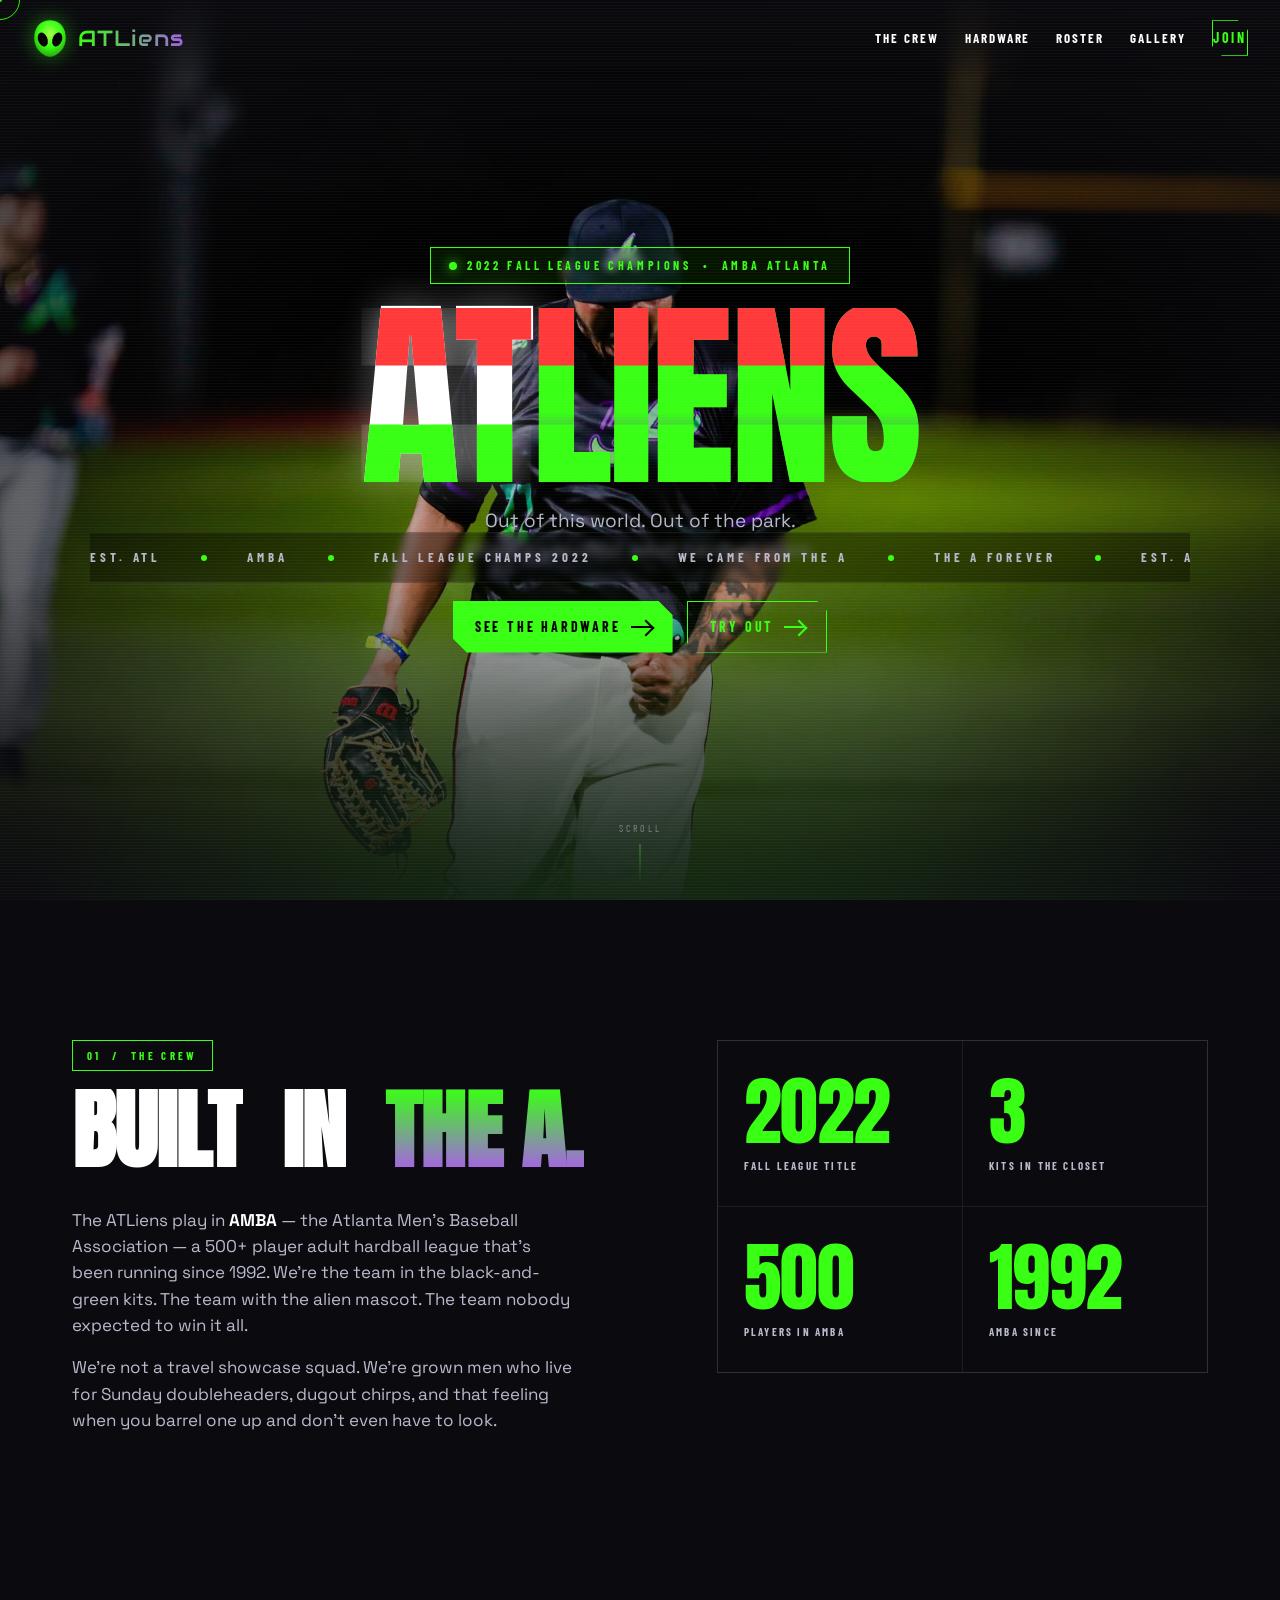
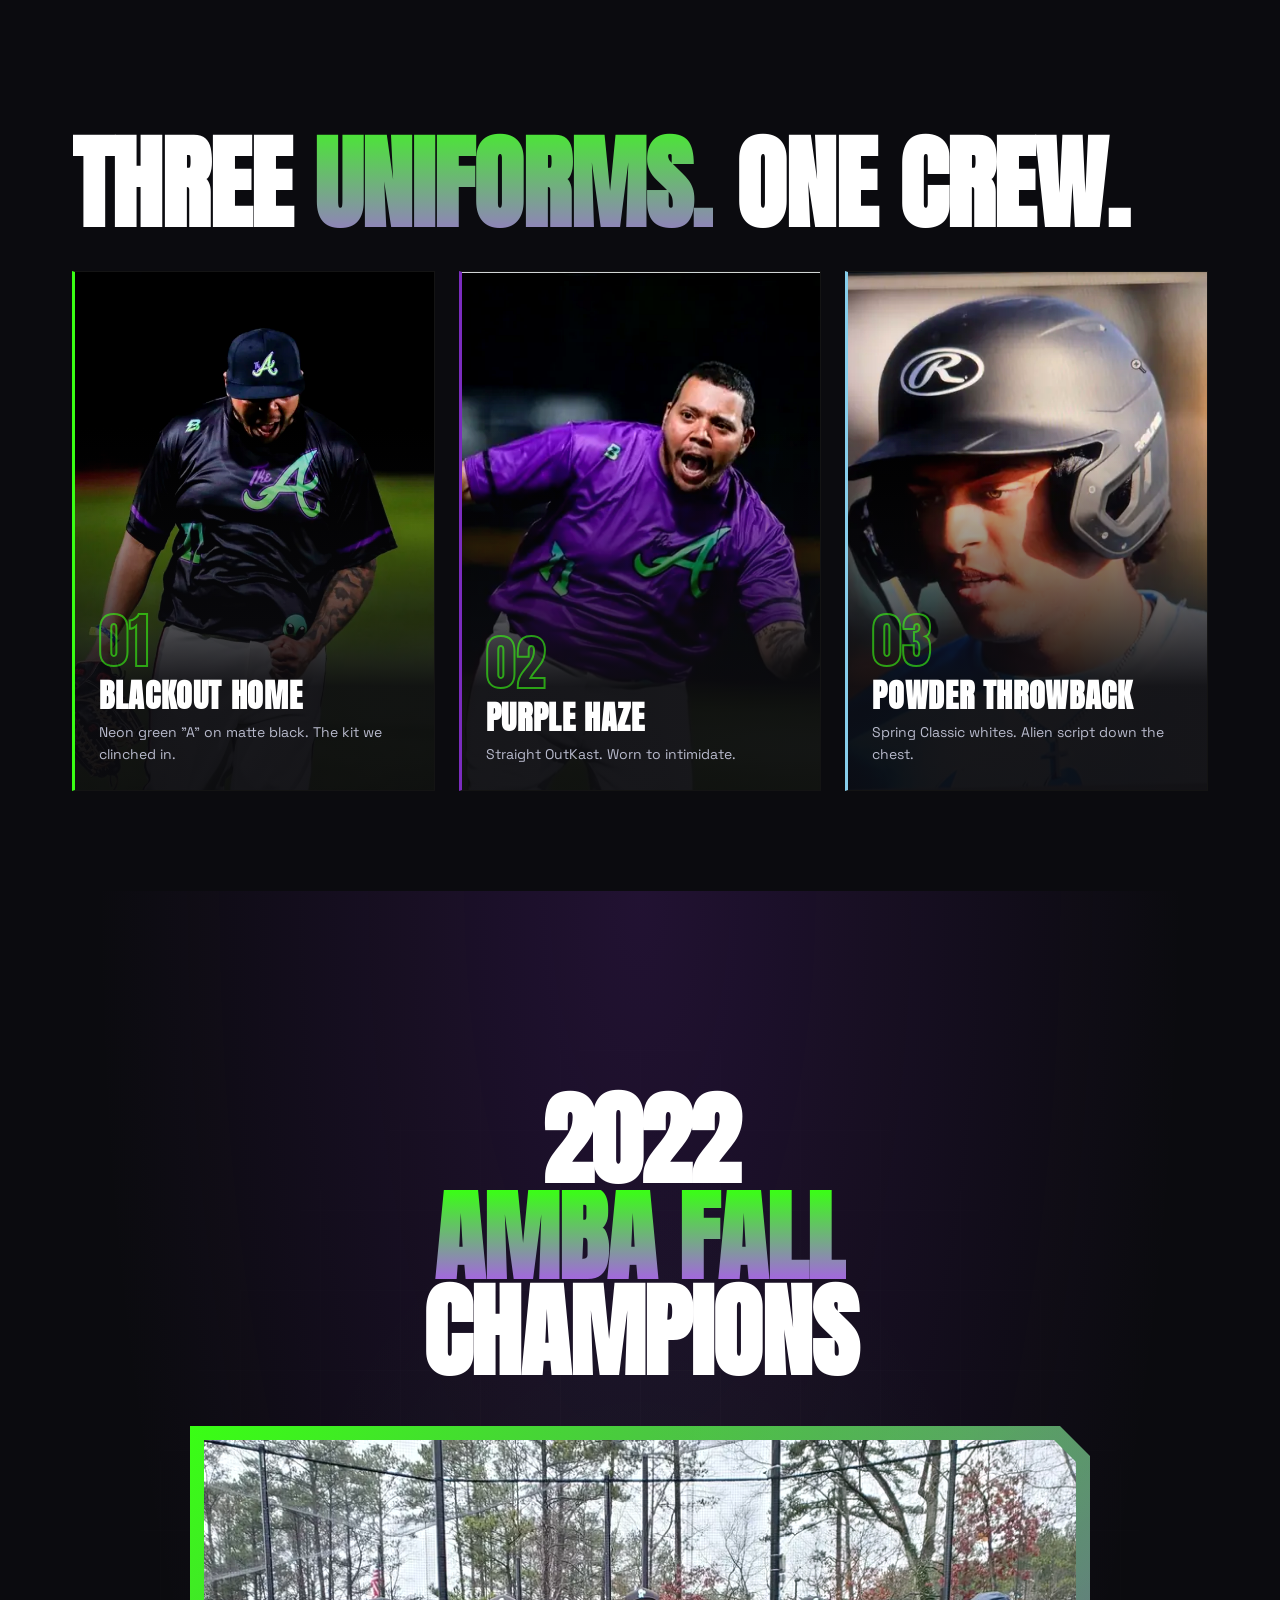
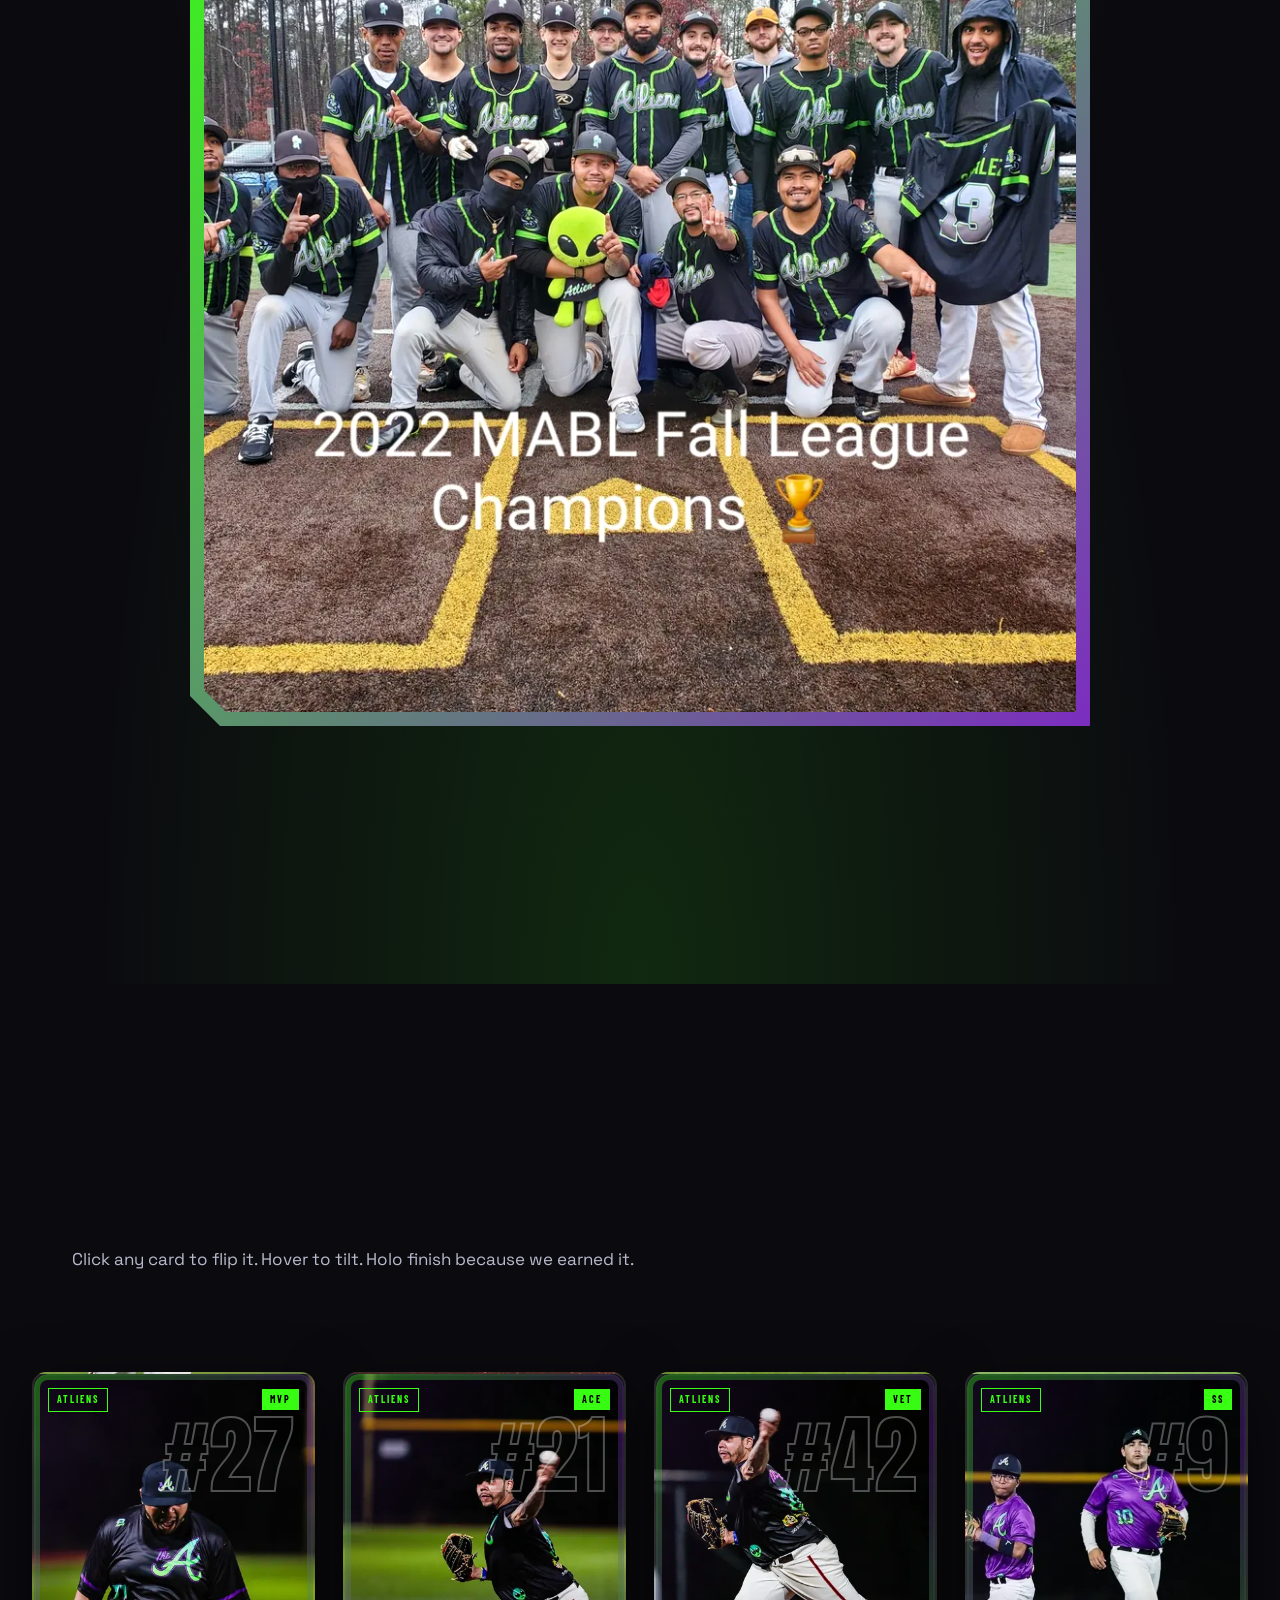
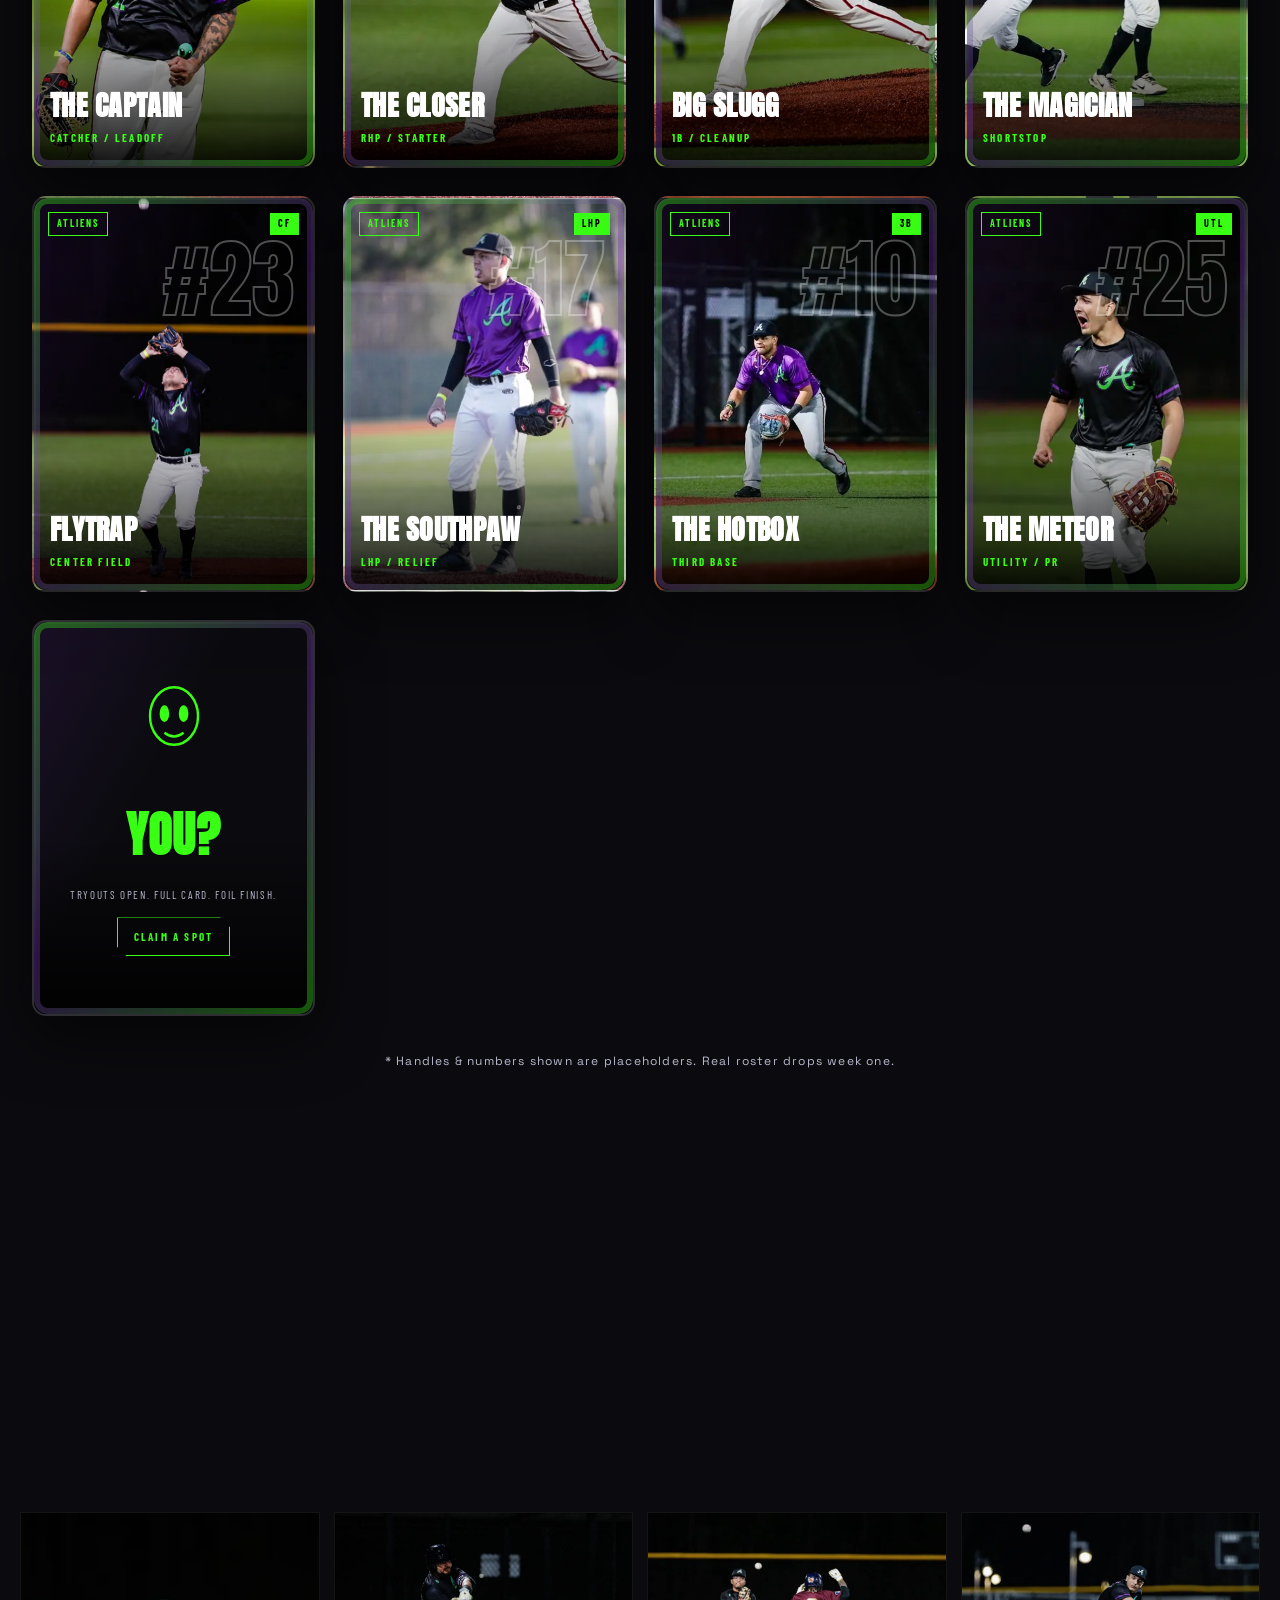
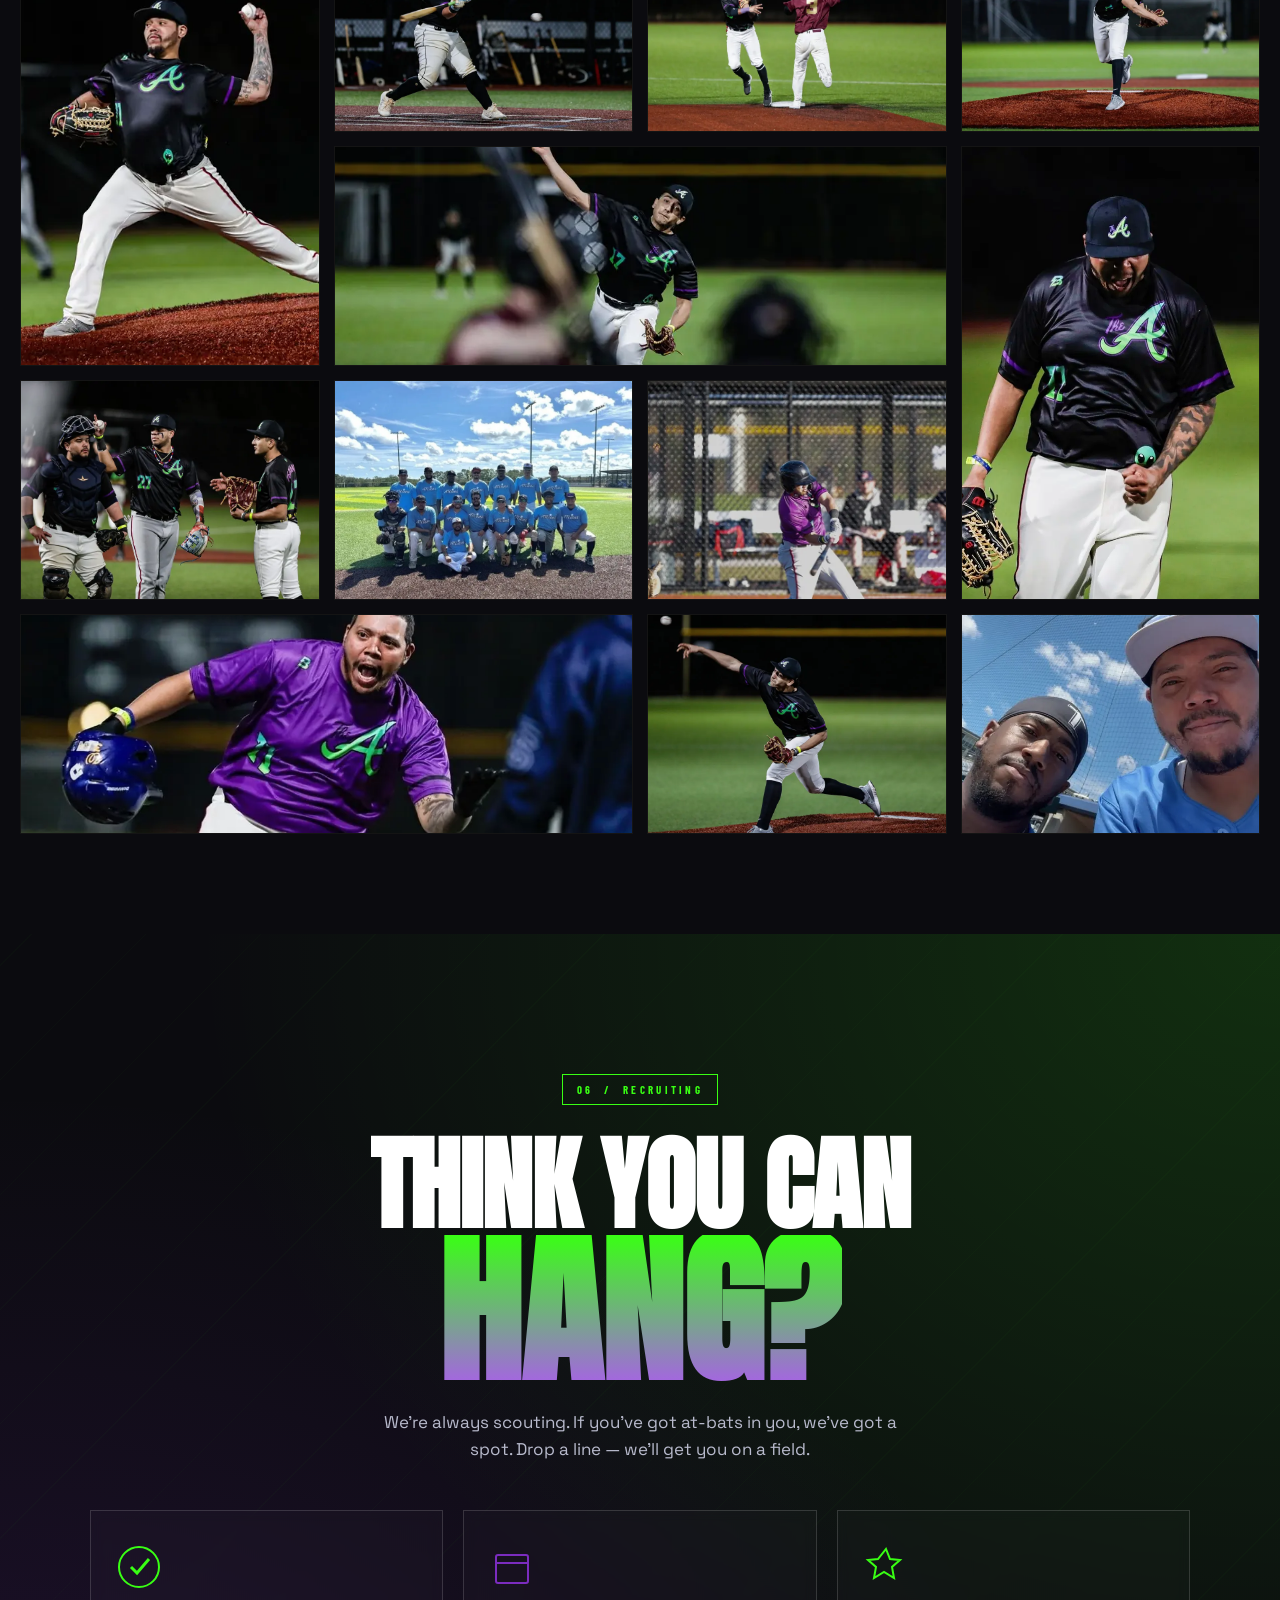
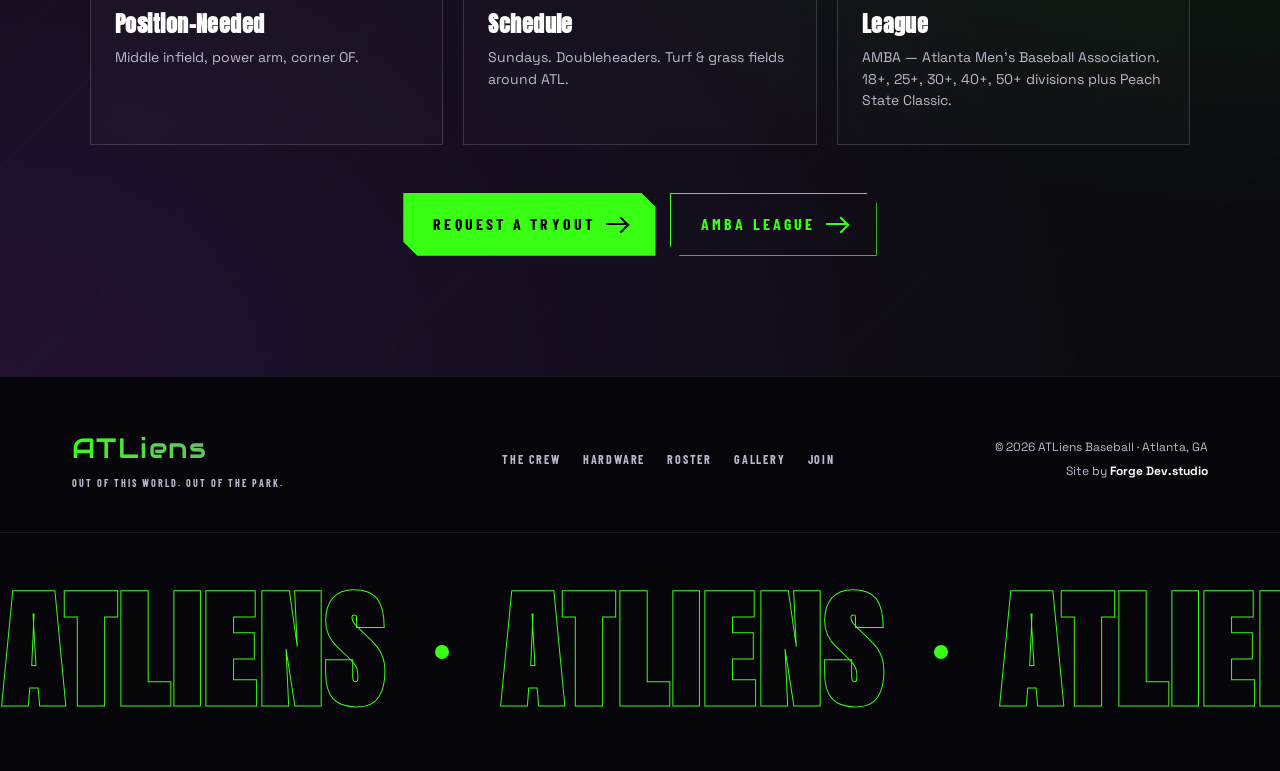
==== commit cc0890f5: "fix: correct league - AMBA (Atlanta Men's Baseball Association), not MABL/MSBL Updated all reference" ====
--- a/index.html
+++ b/index.html
@@ -5,9 +5,9 @@
 <meta name="viewport" content="width=device-width,initial-scale=1,viewport-fit=cover" />
 
 <!-- ===== Primary ===== -->
-<title>ATLiens Baseball | Atlanta MABL 2022 Fall League Champions</title>
-<meta name="description" content="The ATLiens - 2022 MABL Fall League Champions. Atlanta's loudest adult hardball team playing in the Atlanta MABL / MSBL. Out of this world. Out of the park." />
-<meta name="keywords" content="ATLiens, Atlanta MABL, MSBL, adult baseball Atlanta, Atlanta adult baseball league, men's baseball Atlanta, amateur baseball Georgia, MABL champions 2022, hardball Atlanta, Atlanta baseball team, ATL baseball" />
+<title>ATLiens Baseball | AMBA Atlanta Men's Baseball Association</title>
+<meta name="description" content="The ATLiens - 2022 Fall League Champions. Atlanta's loudest adult hardball team playing in AMBA, the Atlanta Men's Baseball Association. Out of this world. Out of the park." />
+<meta name="keywords" content="ATLiens, AMBA, Atlanta Men's Baseball Association, atlmba, adult baseball Atlanta, Atlanta adult baseball league, men's baseball Atlanta, amateur baseball Georgia, AMBA champions 2022, hardball Atlanta, Atlanta baseball team, ATL baseball, Peach State Classic" />
 <meta name="author" content="ATLiens Baseball Club" />
 <meta name="robots" content="index, follow, max-image-preview:large, max-snippet:-1, max-video-preview:-1" />
 <meta name="googlebot" content="index, follow, max-image-preview:large" />
@@ -29,8 +29,8 @@
 <meta name="ICBM" content="33.7490, -84.3880" />
 
 <!-- ===== Open Graph ===== -->
-<meta property="og:title" content="ATLiens Baseball | 2022 MABL Fall League Champions" />
-<meta property="og:description" content="The loudest team in the Atlanta MABL. Out of this world. Out of the park." />
+<meta property="og:title" content="ATLiens Baseball | 2022 AMBA Fall League Champions" />
+<meta property="og:description" content="The loudest team in AMBA - the Atlanta Men's Baseball Association. Out of this world. Out of the park." />
 <meta property="og:type" content="website" />
 <meta property="og:site_name" content="ATLiens Baseball" />
 <meta property="og:locale" content="en_US" />
@@ -40,14 +40,14 @@
 <meta property="og:image:type" content="image/jpeg" />
 <meta property="og:image:width" content="1200" />
 <meta property="og:image:height" content="630" />
-<meta property="og:image:alt" content="ATLiens Baseball - 2022 MABL Fall League Champions team photo with glitch logo" />
+<meta property="og:image:alt" content="ATLiens Baseball - 2022 AMBA Fall League Champions team photo with glitch logo" />
 
 <!-- ===== Twitter / X ===== -->
 <meta name="twitter:card" content="summary_large_image" />
-<meta name="twitter:title" content="ATLiens Baseball | 2022 MABL Fall League Champions" />
-<meta name="twitter:description" content="The loudest team in the Atlanta MABL. Out of this world. Out of the park." />
+<meta name="twitter:title" content="ATLiens Baseball | 2022 AMBA Fall League Champions" />
+<meta name="twitter:description" content="The loudest team in AMBA - the Atlanta Men's Baseball Association. Out of this world. Out of the park." />
 <meta name="twitter:image" content="https://credwine.github.io/atliens-baseball/assets/og.jpg" />
-<meta name="twitter:image:alt" content="ATLiens Baseball 2022 MABL Fall League Champions" />
+<meta name="twitter:image:alt" content="ATLiens Baseball 2022 AMBA Fall League Champions" />
 
 <!-- ===== Icons / PWA ===== -->
 <link rel="icon" href="assets/favicon.svg" type="image/svg+xml" />
@@ -87,7 +87,7 @@
       "url": "https://credwine.github.io/atliens-baseball/",
       "logo": "https://credwine.github.io/atliens-baseball/assets/alien-logo.svg",
       "image": "https://credwine.github.io/atliens-baseball/assets/og.jpg",
-      "description": "Adult amateur hardball team competing in the Atlanta MABL / MSBL. 2022 Fall League Champions.",
+      "description": "Adult amateur hardball team competing in AMBA - the Atlanta Men's Baseball Association. 2022 Fall League Champions.",
       "foundingLocation": {
         "@type": "Place",
         "address": {
@@ -99,13 +99,15 @@
       },
       "memberOf": {
         "@type": "SportsOrganization",
-        "name": "Atlanta MABL / MSBL",
-        "url": "https://www.atlantamabl.com/",
+        "name": "Atlanta Men's Baseball Association",
+        "alternateName": "AMBA",
+        "url": "https://www.atlmba.com/",
         "sport": "Baseball",
-        "description": "Atlanta's premier Men's Adult Baseball League - running since 1988, 50+ teams across 18+, 25+, 35+ and 50+ divisions."
+        "foundingDate": "1992",
+        "description": "AMBA - Atlanta Men's Baseball Association. Non-profit adult hardball league founded 1992 with 500+ players across 18+, 25+, 30+, 40+, 43+, 50+, 53+ and 60+ divisions. Hosts the AMBA / Roy Hobbs Peach State Classic on Memorial Day."
       },
       "award": [
-        "2022 MABL Fall League Champions"
+        "2022 AMBA Fall League Champions"
       ],
       "areaServed": {
         "@type": "City",
@@ -121,7 +123,7 @@
       "@id": "https://credwine.github.io/atliens-baseball/#website",
       "url": "https://credwine.github.io/atliens-baseball/",
       "name": "ATLiens Baseball",
-      "description": "Official ATLiens Baseball team site - 2022 MABL Fall League Champions.",
+      "description": "Official ATLiens Baseball team site - AMBA Atlanta Men's Baseball Association, 2022 Fall League Champions.",
       "inLanguage": "en-US",
       "publisher": { "@id": "https://credwine.github.io/atliens-baseball/#team" }
     },
@@ -129,7 +131,7 @@
       "@type": "WebPage",
       "@id": "https://credwine.github.io/atliens-baseball/#webpage",
       "url": "https://credwine.github.io/atliens-baseball/",
-      "name": "ATLiens Baseball | Atlanta MABL 2022 Fall League Champions",
+      "name": "ATLiens Baseball | AMBA Atlanta Men's Baseball Association",
       "isPartOf": { "@id": "https://credwine.github.io/atliens-baseball/#website" },
       "about": { "@id": "https://credwine.github.io/atliens-baseball/#team" },
       "primaryImageOfPage": {
@@ -160,7 +162,7 @@
           "name": "What league do the ATLiens play in?",
           "acceptedAnswer": {
             "@type": "Answer",
-            "text": "The ATLiens play in the Atlanta MABL / MSBL (Men's Adult Baseball League / Men's Senior Baseball League), a 50+ team adult hardball league that has been operating in metro Atlanta since 1988."
+            "text": "The ATLiens play in AMBA - the Atlanta Men's Baseball Association. AMBA is a non-profit adult hardball league founded in 1992 with 500+ players across age divisions from 18+ through 60+."
           }
         },
         {
@@ -168,7 +170,7 @@
           "name": "Is this a travel ball or youth team?",
           "acceptedAnswer": {
             "@type": "Answer",
-            "text": "No. The ATLiens are an adult amateur baseball team - players are 18+ competing in sanctioned MABL / MSBL divisions, not a travel or youth showcase team."
+            "text": "No. The ATLiens are an adult amateur baseball team - players are 18+ competing in sanctioned AMBA divisions, not a travel or youth showcase team."
           }
         },
         {
@@ -176,7 +178,7 @@
           "name": "Have the ATLiens won any championships?",
           "acceptedAnswer": {
             "@type": "Answer",
-            "text": "Yes. The ATLiens won the 2022 MABL Fall League Championship."
+            "text": "Yes. The ATLiens are 2022 Fall League Champions in AMBA."
           }
         },
         {
@@ -184,7 +186,7 @@
           "name": "How can I try out for the ATLiens?",
           "acceptedAnswer": {
             "@type": "Answer",
-            "text": "The ATLiens are always scouting for players. Middle infield, power arms, and corner outfielders most needed. Reach out via the Join section on this site or through the Atlanta MABL / MSBL."
+            "text": "The ATLiens are always scouting for players. Middle infield, power arms, and corner outfielders most needed. Reach out via the Join section on this site or through AMBA."
           }
         },
         {
@@ -192,7 +194,7 @@
           "name": "Where and when does the team play?",
           "acceptedAnswer": {
             "@type": "Answer",
-            "text": "Games are typically played on Sundays as doubleheaders on turf and grass fields around the Atlanta metro area, sanctioned by the Atlanta MABL / MSBL."
+            "text": "Games are typically played on Sundays as doubleheaders on turf and grass fields around the Atlanta metro area, sanctioned by AMBA - the Atlanta Men's Baseball Association."
           }
         }
       ]
@@ -287,7 +289,7 @@
 
   <div class="hero-content">
     <div class="hero-eyebrow">
-      <span class="blinker"></span> 2022 MABL Fall League Champions &nbsp;&bull;&nbsp; ATL MABL/MSBL
+      <span class="blinker"></span> 2022 Fall League Champions &nbsp;&bull;&nbsp; AMBA Atlanta
     </div>
     <h1 class="hero-title" aria-label="ATLiens">
       <span class="glitch" data-text="AT">AT</span><span class="glitch glitch-alt" data-text="Liens">Liens</span>
@@ -301,12 +303,12 @@
     <div class="hero-ticker" aria-hidden="true">
       <div class="ticker-track">
         <span>EST. ATL</span><span class="dot"></span>
-        <span>MABL/MSBL</span><span class="dot"></span>
+        <span>AMBA</span><span class="dot"></span>
         <span>FALL LEAGUE CHAMPS 2022</span><span class="dot"></span>
         <span>WE CAME FROM THE A</span><span class="dot"></span>
         <span>THE A FOREVER</span><span class="dot"></span>
         <span>EST. ATL</span><span class="dot"></span>
-        <span>MABL/MSBL</span><span class="dot"></span>
+        <span>AMBA</span><span class="dot"></span>
         <span>FALL LEAGUE CHAMPS 2022</span><span class="dot"></span>
         <span>WE CAME FROM THE A</span><span class="dot"></span>
         <span>THE A FOREVER</span><span class="dot"></span>
@@ -331,8 +333,8 @@
         <span class="word-flip accent"><span>THE A.</span><span>THE A.</span></span>
       </h2>
       <p>
-        The ATLiens play in the <strong>Atlanta MABL/MSBL</strong>, a 50+ team adult hardball league that's been running since
-        1988. We're the team in the black-and-green kits. The team with the alien mascot. The team nobody expected to win it all.
+        The ATLiens play in <strong>AMBA</strong> &mdash; the Atlanta Men's Baseball Association &mdash; a 500+ player adult hardball league
+        that's been running since 1992. We're the team in the black-and-green kits. The team with the alien mascot. The team nobody expected to win it all.
       </p>
       <p>
         We're not a travel showcase squad. We're grown men who live for Sunday doubleheaders, dugout chirps, and that feeling
@@ -350,12 +352,12 @@
         <span class="stat-label">Kits in the Closet</span>
       </li>
       <li>
-        <span class="stat-num" data-target="50">0</span>
-        <span class="stat-label">Teams in the ATL MABL</span>
+        <span class="stat-num" data-target="500">0</span>
+        <span class="stat-label">Players in AMBA</span>
       </li>
       <li>
-        <span class="stat-num" data-target="1988">0</span>
-        <span class="stat-label">League Since</span>
+        <span class="stat-num" data-target="1992">0</span>
+        <span class="stat-label">AMBA Since</span>
       </li>
     </ul>
   </div>
@@ -404,13 +406,13 @@
     <div class="trophy-kicker">03 &nbsp;/&nbsp; Hardware</div>
     <h2 class="trophy-title">
       <span>2022</span>
-      <span class="accent">MABL FALL</span>
+      <span class="accent">AMBA FALL</span>
       <span>CHAMPIONS</span>
     </h2>
     <div class="trophy-photo">
       <picture>
         <source type="image/webp" srcset="assets/img/champions-2022-m.webp 900w, assets/img/champions-2022.webp 1800w" sizes="(max-width: 768px) 100vw, 50vw"/>
-        <img srcset="assets/img/champions-2022-m.jpg 900w, assets/img/champions-2022.jpg 1800w" sizes="(max-width: 768px) 100vw, 50vw" src="assets/img/champions-2022.jpg" alt="The full ATLiens squad on the field holding the 2022 MABL Fall League Championship trophy, with their green alien plush mascot" loading="lazy" width="1200" height="900"/>
+        <img srcset="assets/img/champions-2022-m.jpg 900w, assets/img/champions-2022.jpg 1800w" sizes="(max-width: 768px) 100vw, 50vw" src="assets/img/champions-2022.jpg" alt="The full ATLiens squad on the field holding the 2022 AMBA Fall League Championship trophy, with their green alien plush mascot" loading="lazy" width="1200" height="900"/>
       </picture>
       <div class="trophy-rays"></div>
     </div>
@@ -667,7 +669,7 @@
     <figure class="gal"><picture><source type="image/webp" srcset="assets/img/pitcher-night-m.webp 900w, assets/img/pitcher-night.webp 1800w" sizes="(max-width: 768px) 100vw, 50vw"/><img srcset="assets/img/pitcher-night-m.jpg 900w, assets/img/pitcher-night.jpg 1800w" sizes="(max-width: 768px) 100vw, 50vw" src="assets/img/pitcher-night.jpg" alt="ATLiens pitcher delivering a fastball at night" loading="lazy" width="800" height="600"/></picture></figure>
     <figure class="gal tall"><picture><source type="image/webp" srcset="assets/img/black-scream-m.webp 900w, assets/img/black-scream.webp 1800w" sizes="(max-width: 768px) 100vw, 50vw"/><img srcset="assets/img/black-scream-m.jpg 900w, assets/img/black-scream.jpg 1800w" sizes="(max-width: 768px) 100vw, 50vw" src="assets/img/black-scream.jpg" alt="ATLiens player in black kit celebrating after a play" loading="lazy" width="800" height="1000"/></picture></figure>
     <figure class="gal"><picture><source type="image/webp" srcset="assets/img/huddle-27-m.webp 900w, assets/img/huddle-27.webp 1800w" sizes="(max-width: 768px) 100vw, 50vw"/><img srcset="assets/img/huddle-27-m.jpg 900w, assets/img/huddle-27.jpg 1800w" sizes="(max-width: 768px) 100vw, 50vw" src="assets/img/huddle-27.jpg" alt="ATLiens number 27 in dugout huddle with teammates" loading="lazy" width="800" height="600"/></picture></figure>
-    <figure class="gal"><picture><source type="image/webp" srcset="assets/img/florida-team-m.webp 900w, assets/img/florida-team.webp 1800w" sizes="(max-width: 768px) 100vw, 50vw"/><img srcset="assets/img/florida-team-m.jpg 900w, assets/img/florida-team.jpg 1800w" sizes="(max-width: 768px) 100vw, 50vw" src="assets/img/florida-team.jpg" alt="Full ATLiens roster in powder blue kits at the MSBL Fall Classic in Florida" loading="lazy" width="800" height="600"/></picture></figure>
+    <figure class="gal"><picture><source type="image/webp" srcset="assets/img/florida-team-m.webp 900w, assets/img/florida-team.webp 1800w" sizes="(max-width: 768px) 100vw, 50vw"/><img srcset="assets/img/florida-team-m.jpg 900w, assets/img/florida-team.jpg 1800w" sizes="(max-width: 768px) 100vw, 50vw" src="assets/img/florida-team.jpg" alt="Full ATLiens roster in powder blue kits at the AMBA Roy Hobbs Peach State Classic" loading="lazy" width="800" height="600"/></picture></figure>
     <figure class="gal wide"><picture><source type="image/webp" srcset="assets/img/purple-celebrate-m.webp 900w, assets/img/purple-celebrate.webp 1800w" sizes="(max-width: 768px) 100vw, 50vw"/><img srcset="assets/img/purple-celebrate-m.jpg 900w, assets/img/purple-celebrate.jpg 1800w" sizes="(max-width: 768px) 100vw, 50vw" src="assets/img/purple-celebrate.jpg" alt="ATLiens player in purple jersey screaming in celebration after scoring" loading="lazy" width="1600" height="800"/></picture></figure>
     <figure class="gal"><picture><source type="image/webp" srcset="assets/img/pitcher-day-m.webp 900w, assets/img/pitcher-day.webp 1800w" sizes="(max-width: 768px) 100vw, 50vw"/><img srcset="assets/img/pitcher-day-m.jpg 900w, assets/img/pitcher-day.jpg 1800w" sizes="(max-width: 768px) 100vw, 50vw" src="assets/img/pitcher-day.jpg" alt="ATLiens pitcher in day game warming up on the mound" loading="lazy" width="800" height="600"/></picture></figure>
     <figure class="gal"><picture><source type="image/webp" srcset="assets/img/hype-fist-green-m.webp 900w, assets/img/hype-fist-green.webp 1800w" sizes="(max-width: 768px) 100vw, 50vw"/><img srcset="assets/img/hype-fist-green-m.jpg 900w, assets/img/hype-fist-green.jpg 1800w" sizes="(max-width: 768px) 100vw, 50vw" src="assets/img/hype-fist-green.jpg" alt="ATLiens player fist-pumping in the neon-green home kit" loading="lazy" width="800" height="600"/></picture></figure>
@@ -707,12 +709,12 @@
           <svg viewBox="0 0 48 48" aria-hidden="true"><path d="M24 6l4 10 10 1-8 7 2 11-10-6-10 6 2-11-8-7 10-1z" fill="none" stroke="#39FF14" stroke-width="2"/></svg>
         </div>
         <h3>League</h3>
-        <p>Atlanta MABL/MSBL &mdash; 18+, 25+, 35+, 50+ divisions.</p>
+        <p>AMBA &mdash; Atlanta Men's Baseball Association. 18+, 25+, 30+, 40+, 50+ divisions plus Peach State Classic.</p>
       </div>
     </div>
     <div class="join-cta">
       <a href="mailto:thomas@example.com?subject=ATLiens%20Tryout" class="btn-primary big"><span>Request a Tryout</span><i class="arr"></i></a>
-      <a href="https://www.atlantamabl.com/" target="_blank" rel="noopener" class="btn-ghost big">ATL MABL/MSBL <i class="arr"></i></a>
+      <a href="https://www.atlmba.com/" target="_blank" rel="noopener" class="btn-ghost big">AMBA League <i class="arr"></i></a>
     </div>
   </div>
 </section>
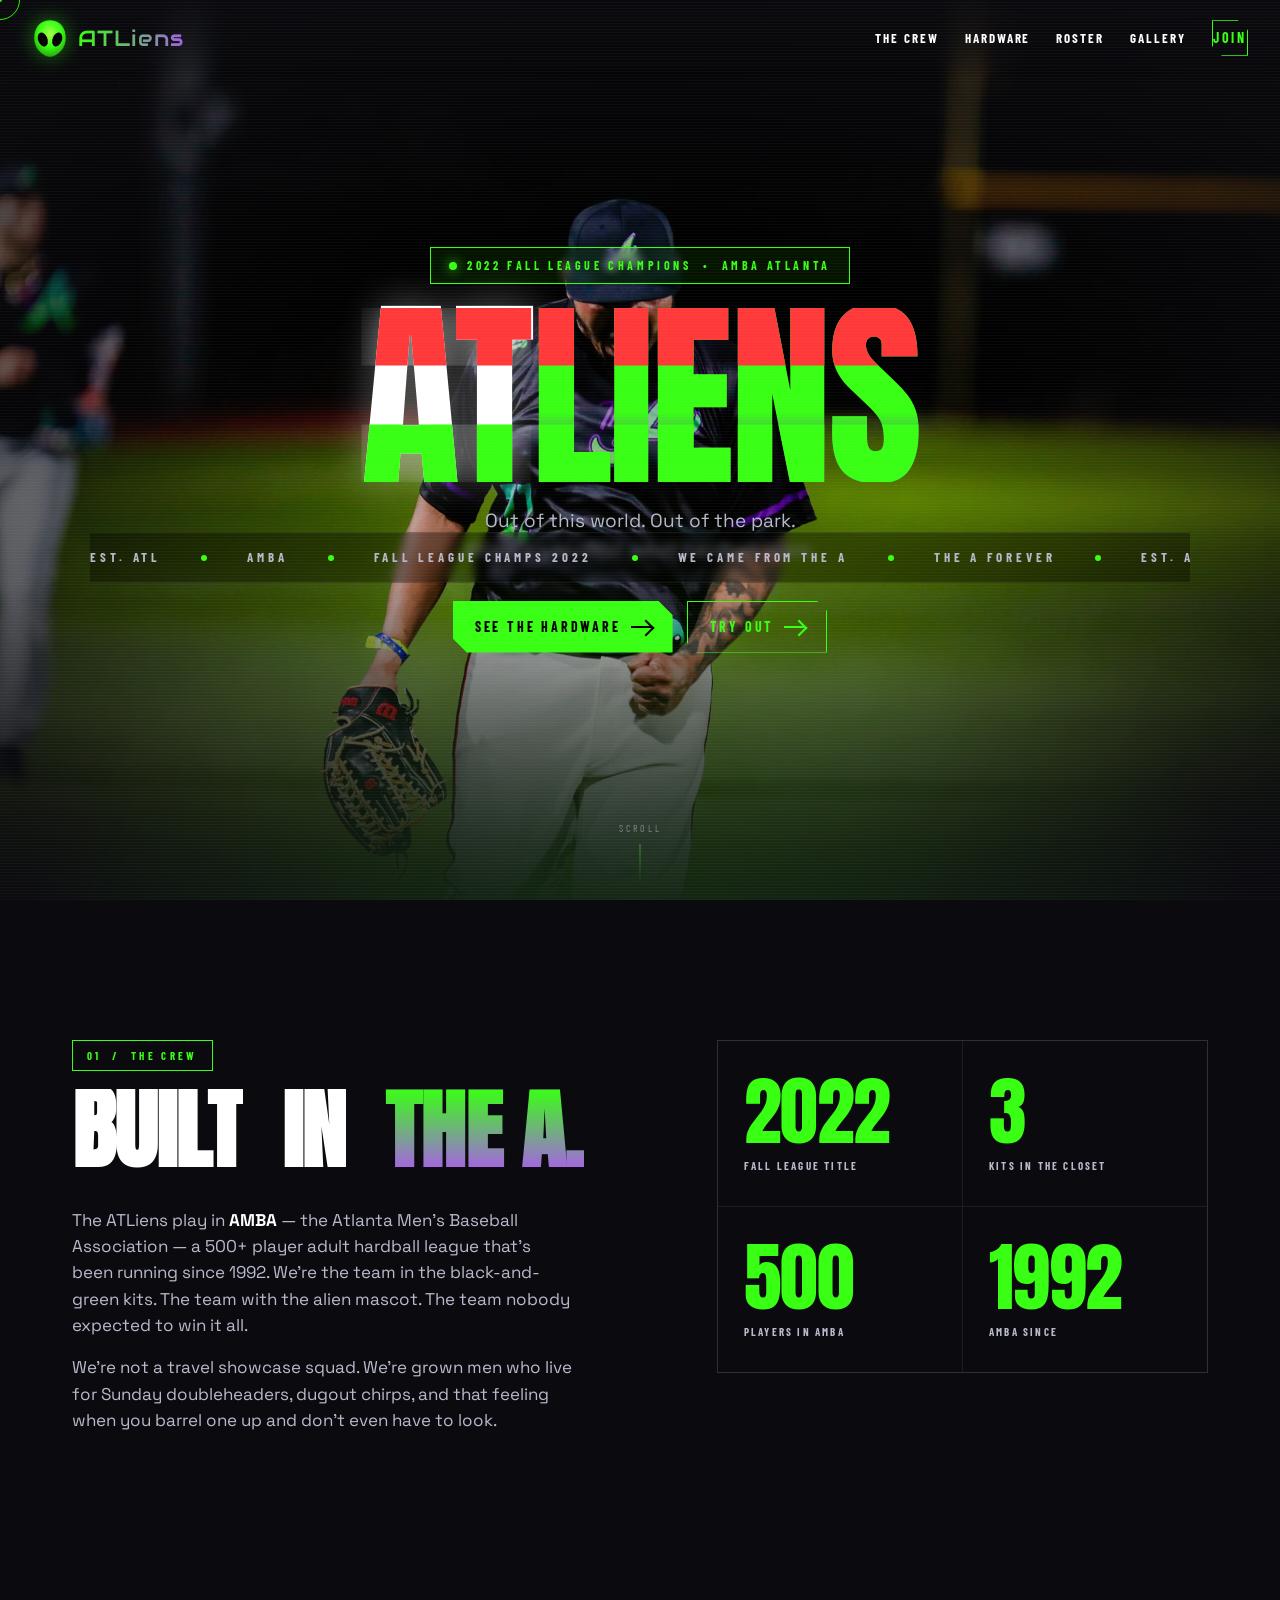
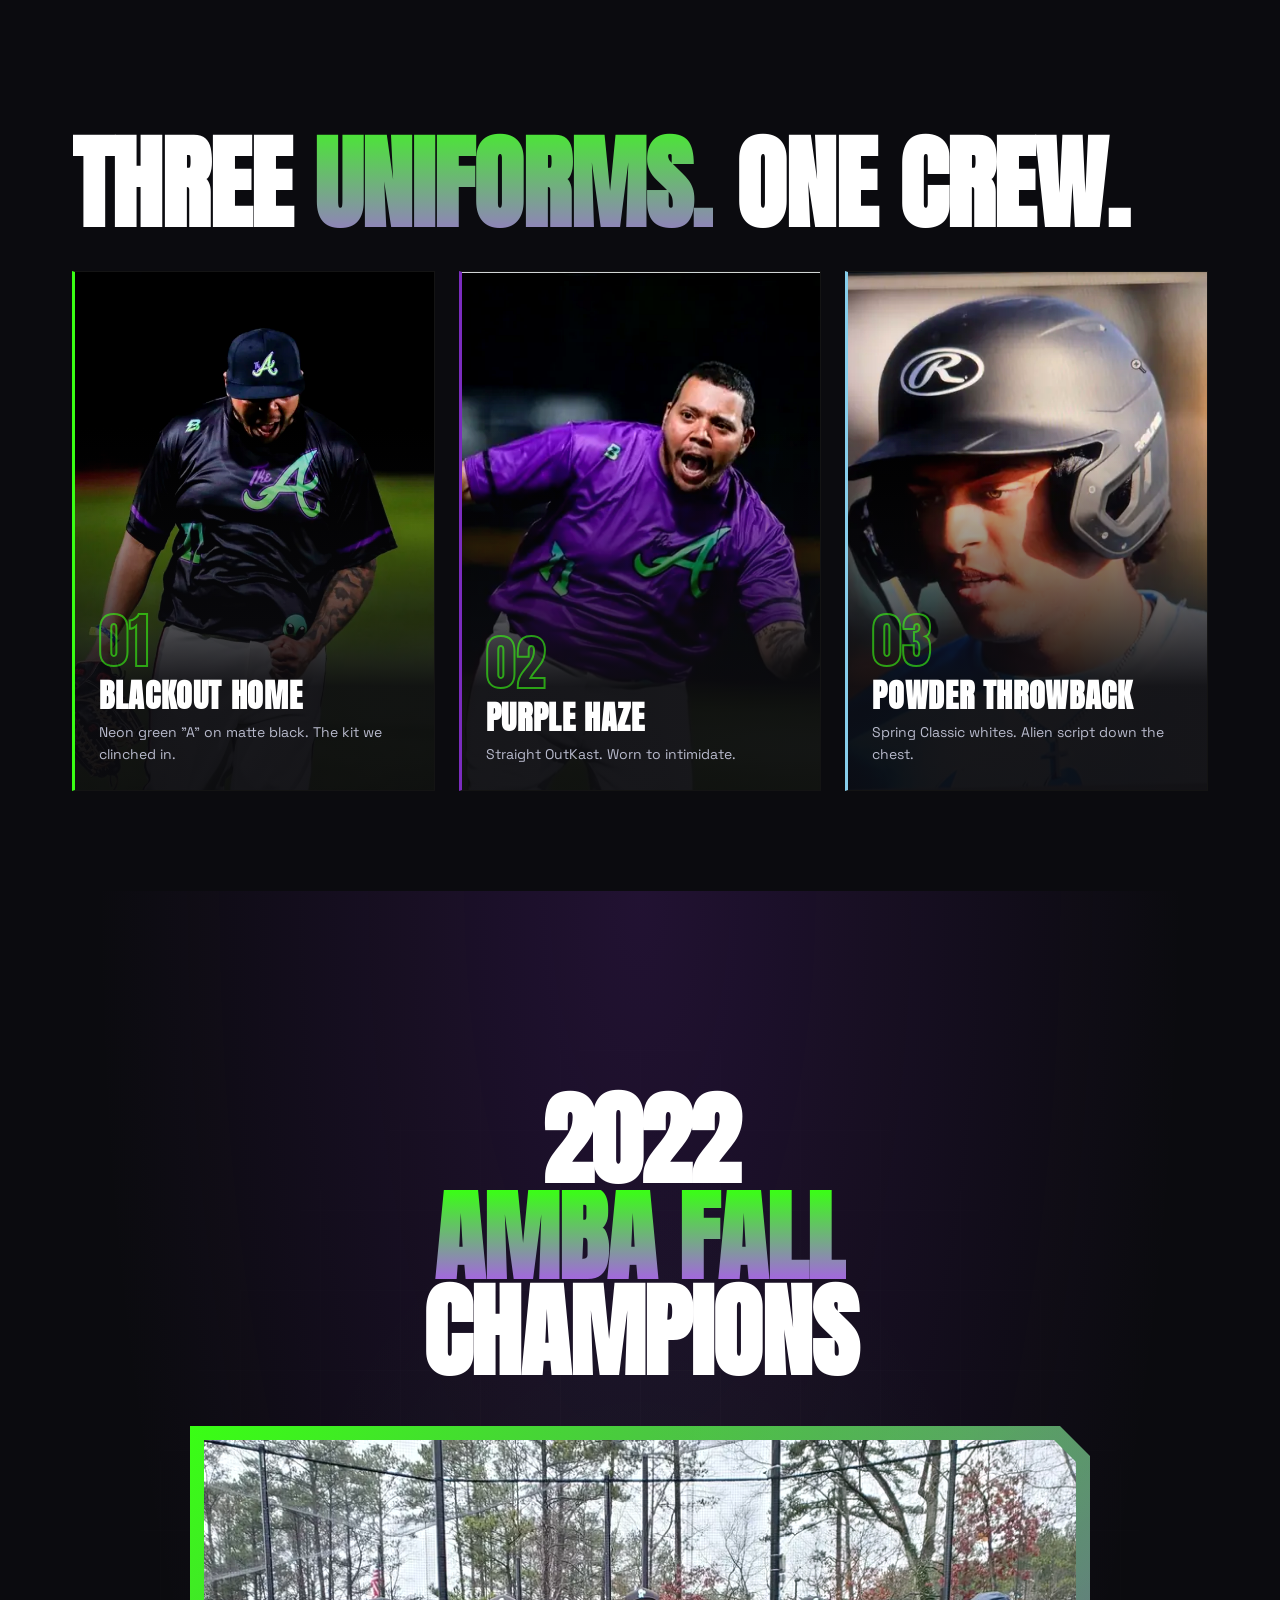
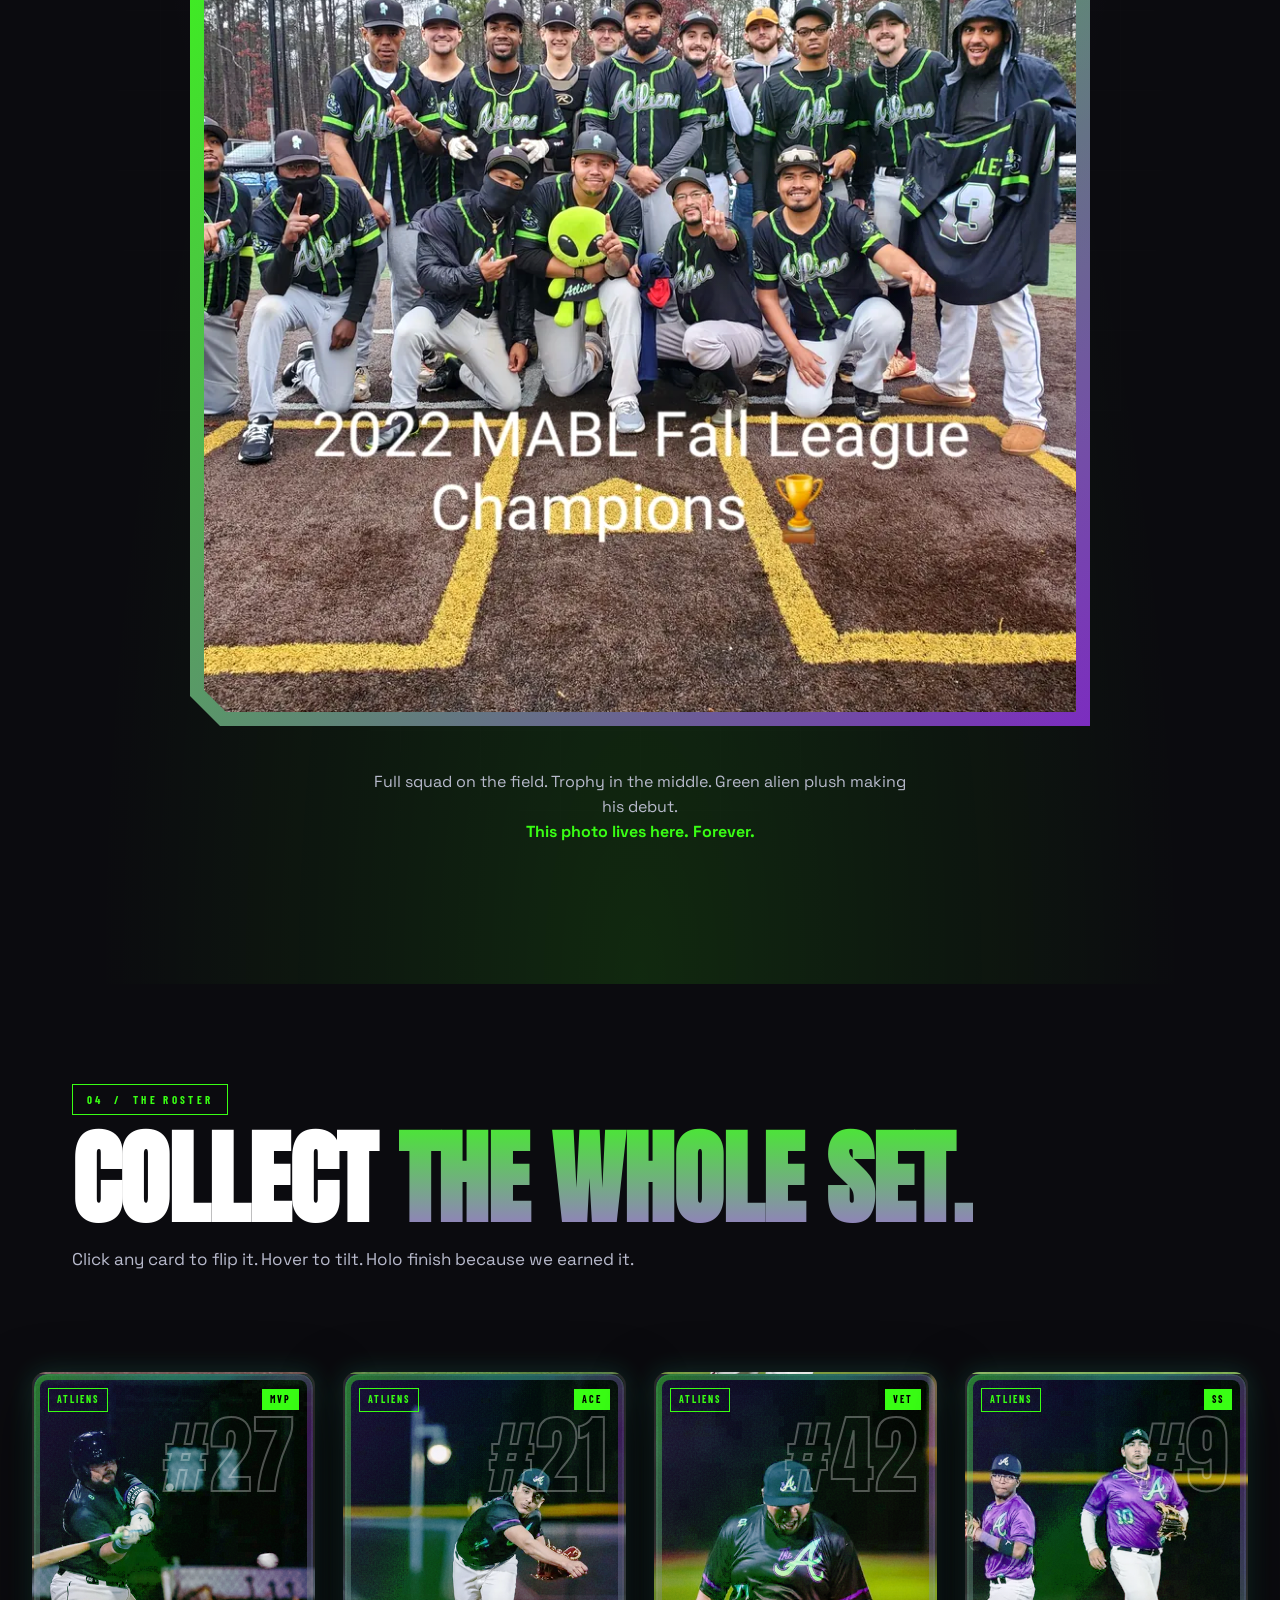
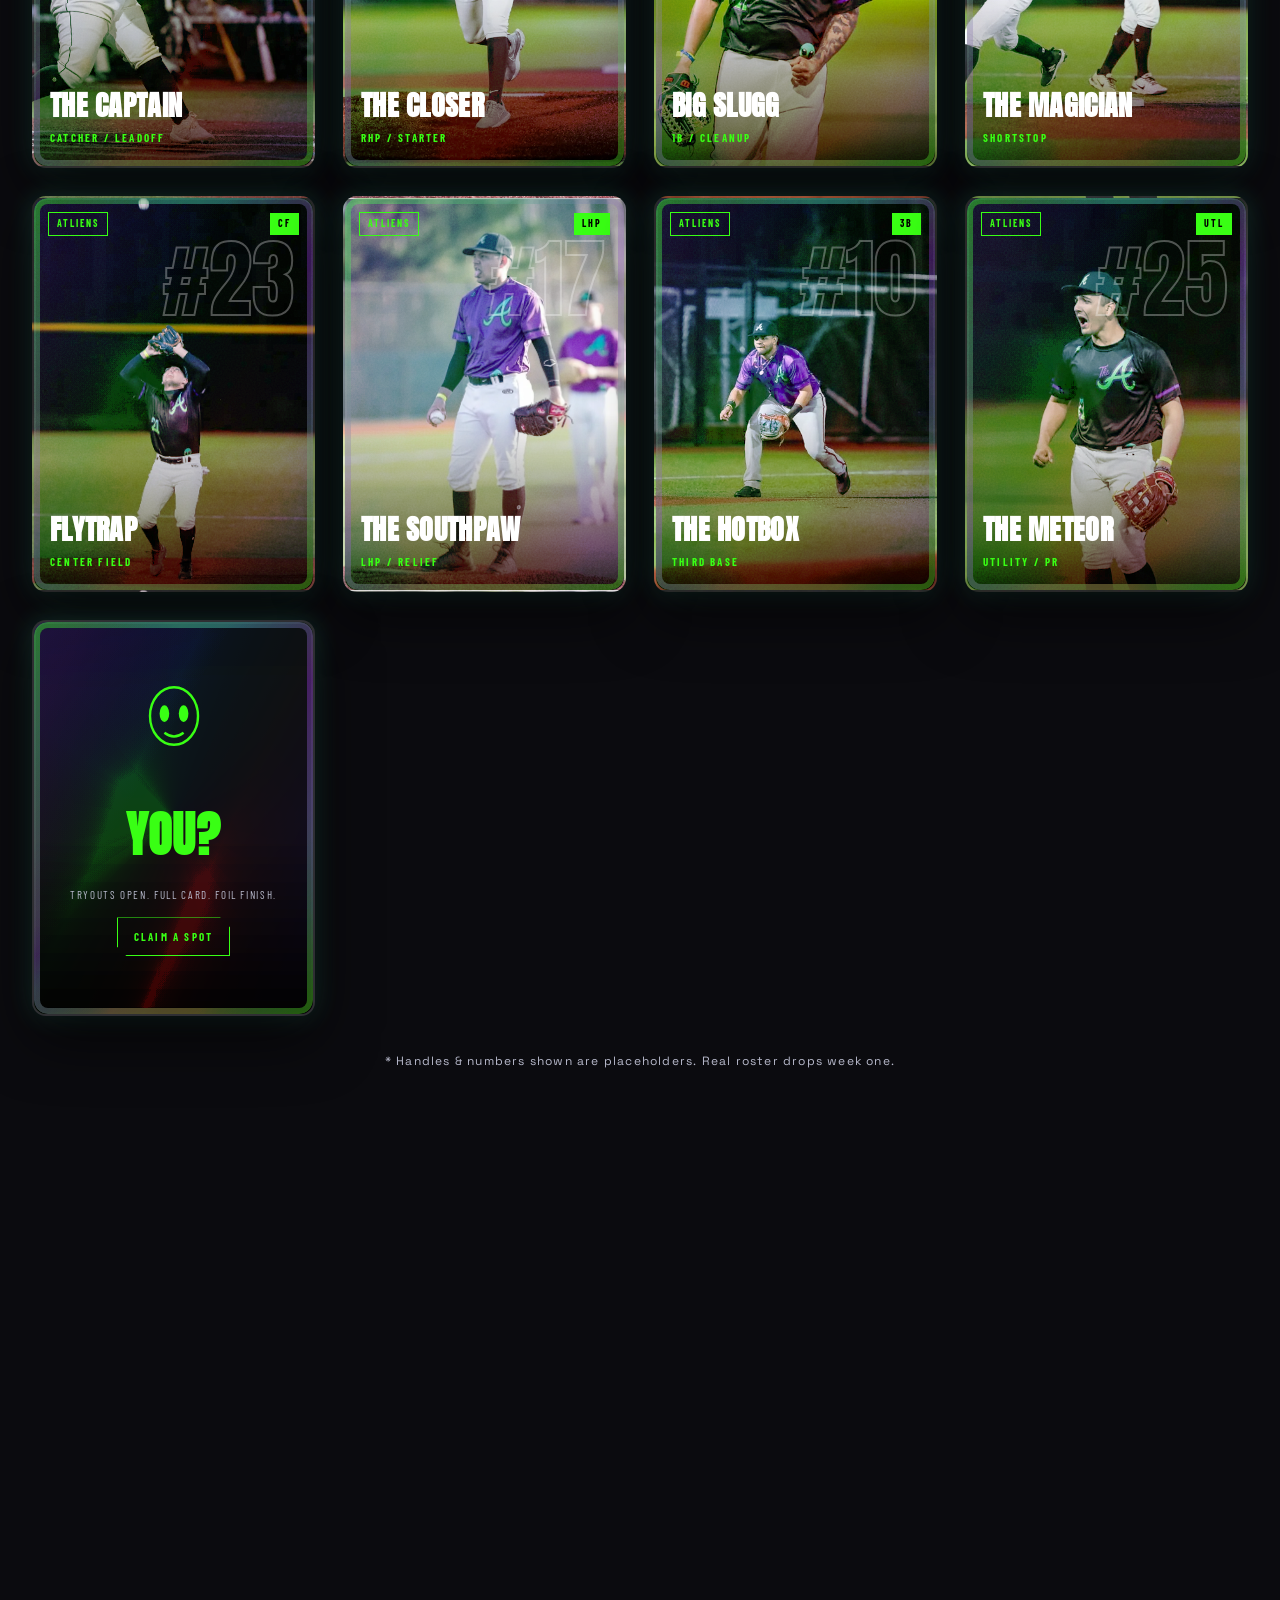
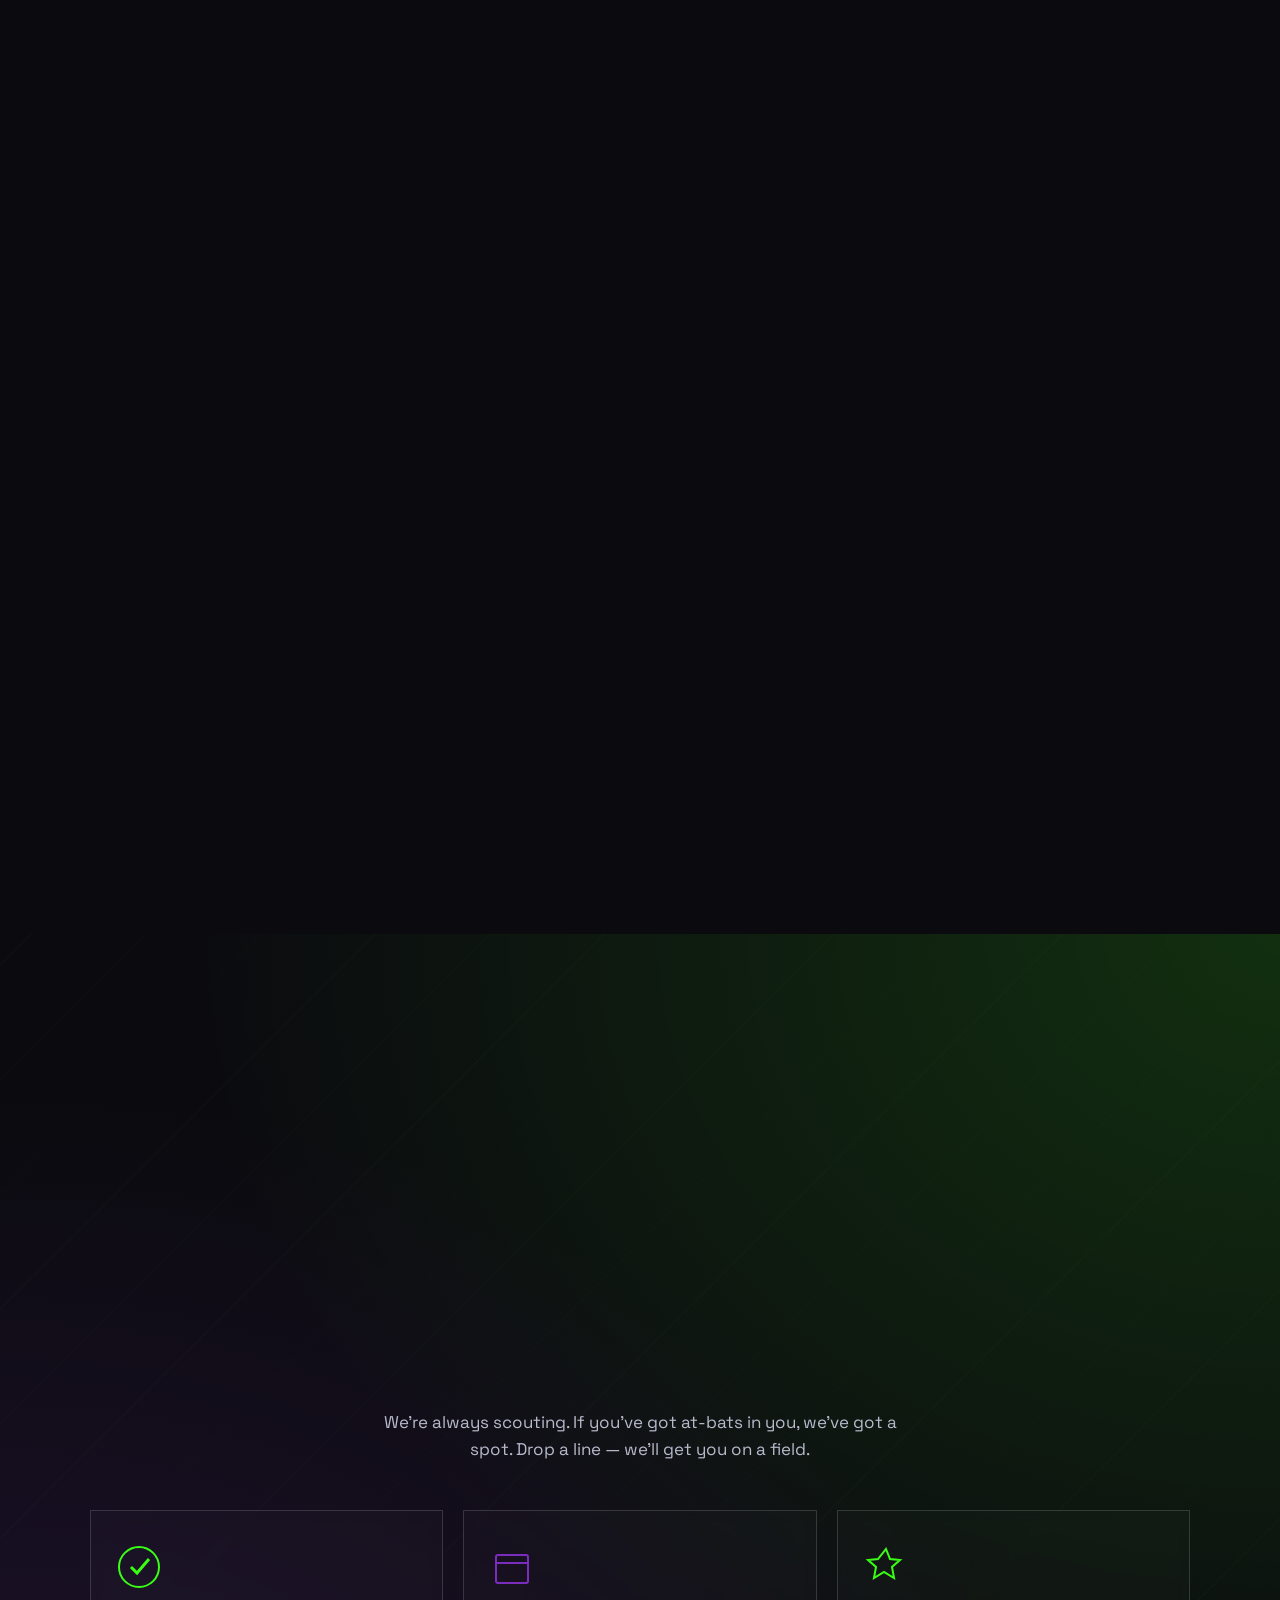
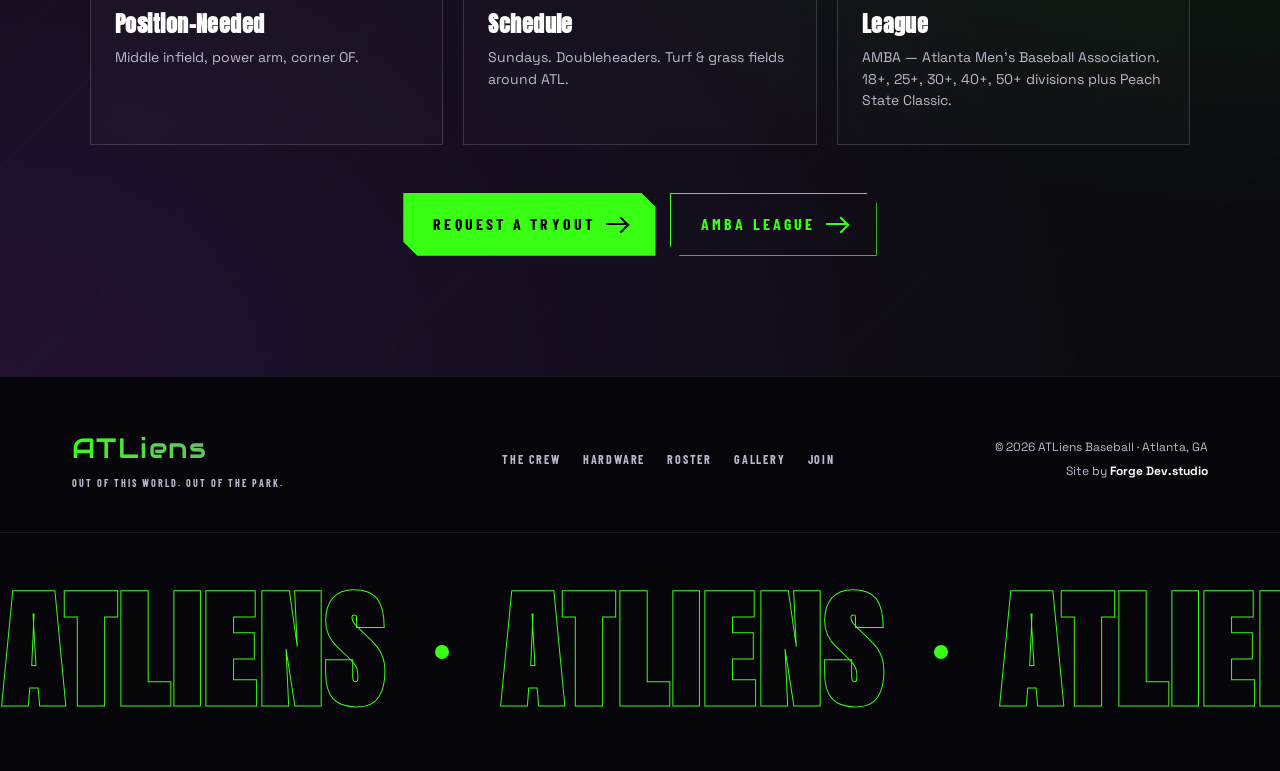
==== commit c9ea0df8: "fix: distinct players on top 3 baseball cards #27 THE CAPTAIN: hype-scream -> hit-contact (batter at" ====
--- a/index.html
+++ b/index.html
@@ -435,7 +435,7 @@
     <!-- card template repeated -->
     <article class="bball-card" tabindex="0">
       <div class="bball-inner">
-        <div class="bball-front" style="--img:image-set(url('assets/img/hype-scream-m.webp') type('image/webp'), url('assets/img/hype-scream-m.jpg') type('image/jpeg'))">
+        <div class="bball-front" style="--img:image-set(url('assets/img/hit-contact-m.webp') type('image/webp'), url('assets/img/hit-contact-m.jpg') type('image/jpeg'))">
           <div class="holo"></div>
           <div class="card-head">
             <span class="card-team">ATLIENS</span>
@@ -462,7 +462,7 @@
 
     <article class="bball-card" tabindex="0">
       <div class="bball-inner">
-        <div class="bball-front" style="--img:image-set(url('assets/img/pitcher-delivery-m.webp') type('image/webp'), url('assets/img/pitcher-delivery-m.jpg') type('image/jpeg'))">
+        <div class="bball-front" style="--img:image-set(url('assets/img/pitcher-night-m.webp') type('image/webp'), url('assets/img/pitcher-night-m.jpg') type('image/jpeg'))">
           <div class="holo"></div>
           <div class="card-head"><span class="card-team">ATLIENS</span><span class="card-rookie">ACE</span></div>
           <div class="card-num">#21</div>
@@ -486,7 +486,7 @@
 
     <article class="bball-card" tabindex="0">
       <div class="bball-inner">
-        <div class="bball-front" style="--img:image-set(url('assets/img/fist-pump-m.webp') type('image/webp'), url('assets/img/fist-pump-m.jpg') type('image/jpeg'))">
+        <div class="bball-front" style="--img:image-set(url('assets/img/hype-scream-m.webp') type('image/webp'), url('assets/img/hype-scream-m.jpg') type('image/jpeg'))">
           <div class="holo"></div>
           <div class="card-head"><span class="card-team">ATLIENS</span><span class="card-rookie">VET</span></div>
           <div class="card-num">#42</div>
--- a/styles.css
+++ b/styles.css
@@ -734,25 +734,102 @@
   opacity: .35;
 }
 
+/* =========================
+   HOLOGRAPHIC FINISH
+   Stacked effect layers on every card front:
+     1. Foil grain (SVG noise, always on, subtle)
+     2. Rainbow conic prism (rotates with mouse tilt + hover)
+     3. Diagonal rainbow band (main shimmer, tracks mouse X)
+     4. Shine sweep (bright band that glides across on hover)
+   Each card exposes --mx/--my (0..1 from JS tilt) and --hue (offset deg)
+   ========================= */
+
+.bball-front {
+  --mx: .5;
+  --my: .5;
+  --hue: 0deg;
+}
+
+/* Layer 1: foil grain (always on, very subtle) */
+.bball-front > .foil {
+  position: absolute; inset: 0; z-index: 2; pointer-events: none;
+  background-image:
+    url("data:image/svg+xml;utf8,<svg xmlns='http://www.w3.org/2000/svg' width='200' height='200'><filter id='n'><feTurbulence type='fractalNoise' baseFrequency='.85' numOctaves='3' stitchTiles='stitch'/><feColorMatrix values='0 0 0 0 .5  0 0 0 0 .9  0 0 0 0 .6  0 0 0 .5 0'/></filter><rect width='100%25' height='100%25' filter='url(%23n)'/></svg>");
+  background-size: 300px 300px;
+  opacity: .18;
+  mix-blend-mode: color-dodge;
+}
+
+/* Layer 2: rainbow conic prism, rotates with tilt + has always-on base */
 .holo {
   position: absolute; inset: 0; z-index: 3; pointer-events: none;
   background:
+    conic-gradient(
+      from calc(var(--hue) + 160deg) at calc(var(--mx) * 100%) calc(var(--my) * 100%),
+      rgba(255, 40, 180, .35),
+      rgba(255, 230, 0, .32),
+      rgba(40, 255, 180, .35),
+      rgba(40, 160, 255, .34),
+      rgba(180, 80, 255, .38),
+      rgba(255, 40, 180, .35)
+    ),
     linear-gradient(
-      115deg,
+      calc(var(--hue) + 115deg),
       transparent 20%,
-      rgba(255,0,180,.25) 35%,
-      rgba(0,255,200,.25) 45%,
-      rgba(255,240,0,.25) 55%,
-      rgba(123,44,191,.25) 65%,
+      rgba(255,0,180,.45) 35%,
+      rgba(0,255,200,.45) 45%,
+      rgba(255,240,0,.45) 55%,
+      rgba(123,44,191,.45) 65%,
       transparent 80%
     );
-  background-size: 300% 300%;
-  background-position: 0% 50%;
+  background-size: 100% 100%, 260% 260%;
+  background-position: 0 0, calc(var(--mx) * 100%) calc(var(--my) * 100%);
   mix-blend-mode: color-dodge;
+  opacity: .35;
+  transition: opacity .4s var(--ease);
+}
+
+/* Layer 3: shine sweep, off by default, sweeps across on hover */
+.bball-front > .shine {
+  position: absolute; inset: -10% -40%; z-index: 4; pointer-events: none;
+  background: linear-gradient(
+    100deg,
+    transparent 30%,
+    rgba(255,255,255,.0) 40%,
+    rgba(255,255,255,.55) 50%,
+    rgba(255,255,255,.0) 60%,
+    transparent 70%
+  );
+  transform: translateX(-60%) skewX(-12deg);
   opacity: 0;
-  transition: opacity .4s, background-position .6s;
-}
-.bball-card:hover .holo, .bball-card:focus-visible .holo { opacity: .7; background-position: 100% 50%; }
+  transition: transform 1.1s var(--ease), opacity .3s;
+  mix-blend-mode: screen;
+}
+
+.bball-card:hover .holo,
+.bball-card:focus-visible .holo {
+  opacity: .95;
+}
+.bball-card:hover .bball-front > .shine,
+.bball-card:focus-visible .bball-front > .shine {
+  transform: translateX(60%) skewX(-12deg);
+  opacity: 1;
+}
+
+/* Subtle always-on "rare card" edge glint via outer box-shadow color shift */
+.bball-front {
+  box-shadow:
+    0 20px 60px rgba(0,0,0,.65),
+    0 0 0 2px rgba(255,255,255,.05) inset,
+    0 0 26px rgba(80, 255, 200, .18);
+}
+.bball-card:hover .bball-front {
+  box-shadow:
+    0 28px 70px rgba(0,0,0,.75),
+    0 0 0 2px rgba(255,255,255,.08) inset,
+    0 0 42px rgba(180, 80, 255, .35),
+    0 0 22px rgba(57, 255, 20, .4);
+}
 
 .card-head {
   position: absolute; top: 14px; left: 14px; right: 14px; z-index: 4;
@@ -1133,8 +1210,13 @@
   /* Pause the conic-gradient trophy rays animation (mobile heat-killer) */
   .trophy-rays { animation: none !important; }
 
-  /* Holo shimmer only on devices that can hover */
-  .bball-card .holo { display: none; }
+  /* Mobile: keep the static holo + foil but kill the animated intensification */
+  .bball-card .holo { opacity: .45; transition: none; }
+  .bball-card .shine { display: none; }
+  .bball-card:hover .bball-front { box-shadow:
+    0 14px 30px rgba(0,0,0,.65),
+    0 0 0 2px rgba(255,255,255,.05) inset,
+    0 0 20px rgba(80, 255, 200, .2) !important; }
 
   /* Reduce ticker speed to avoid jank */
   .ticker-track { animation-duration: 56s !important; }
@@ -1143,10 +1225,10 @@
   .trophy-photo, .bball-front { box-shadow: 0 8px 20px rgba(0,0,0,.5) !important; }
 }
 
-/* Touch devices (no hover) — card tilt is pointless */
+/* Touch devices (no hover) — card tilt is pointless but keep holo base */
 @media (hover: none) {
   .bball-card:hover { transform: none; }
-  .bball-card .holo { opacity: 0 !important; }
+  .bball-card .shine { display: none; }
 }
 
 @media (prefers-reduced-motion: reduce) {
